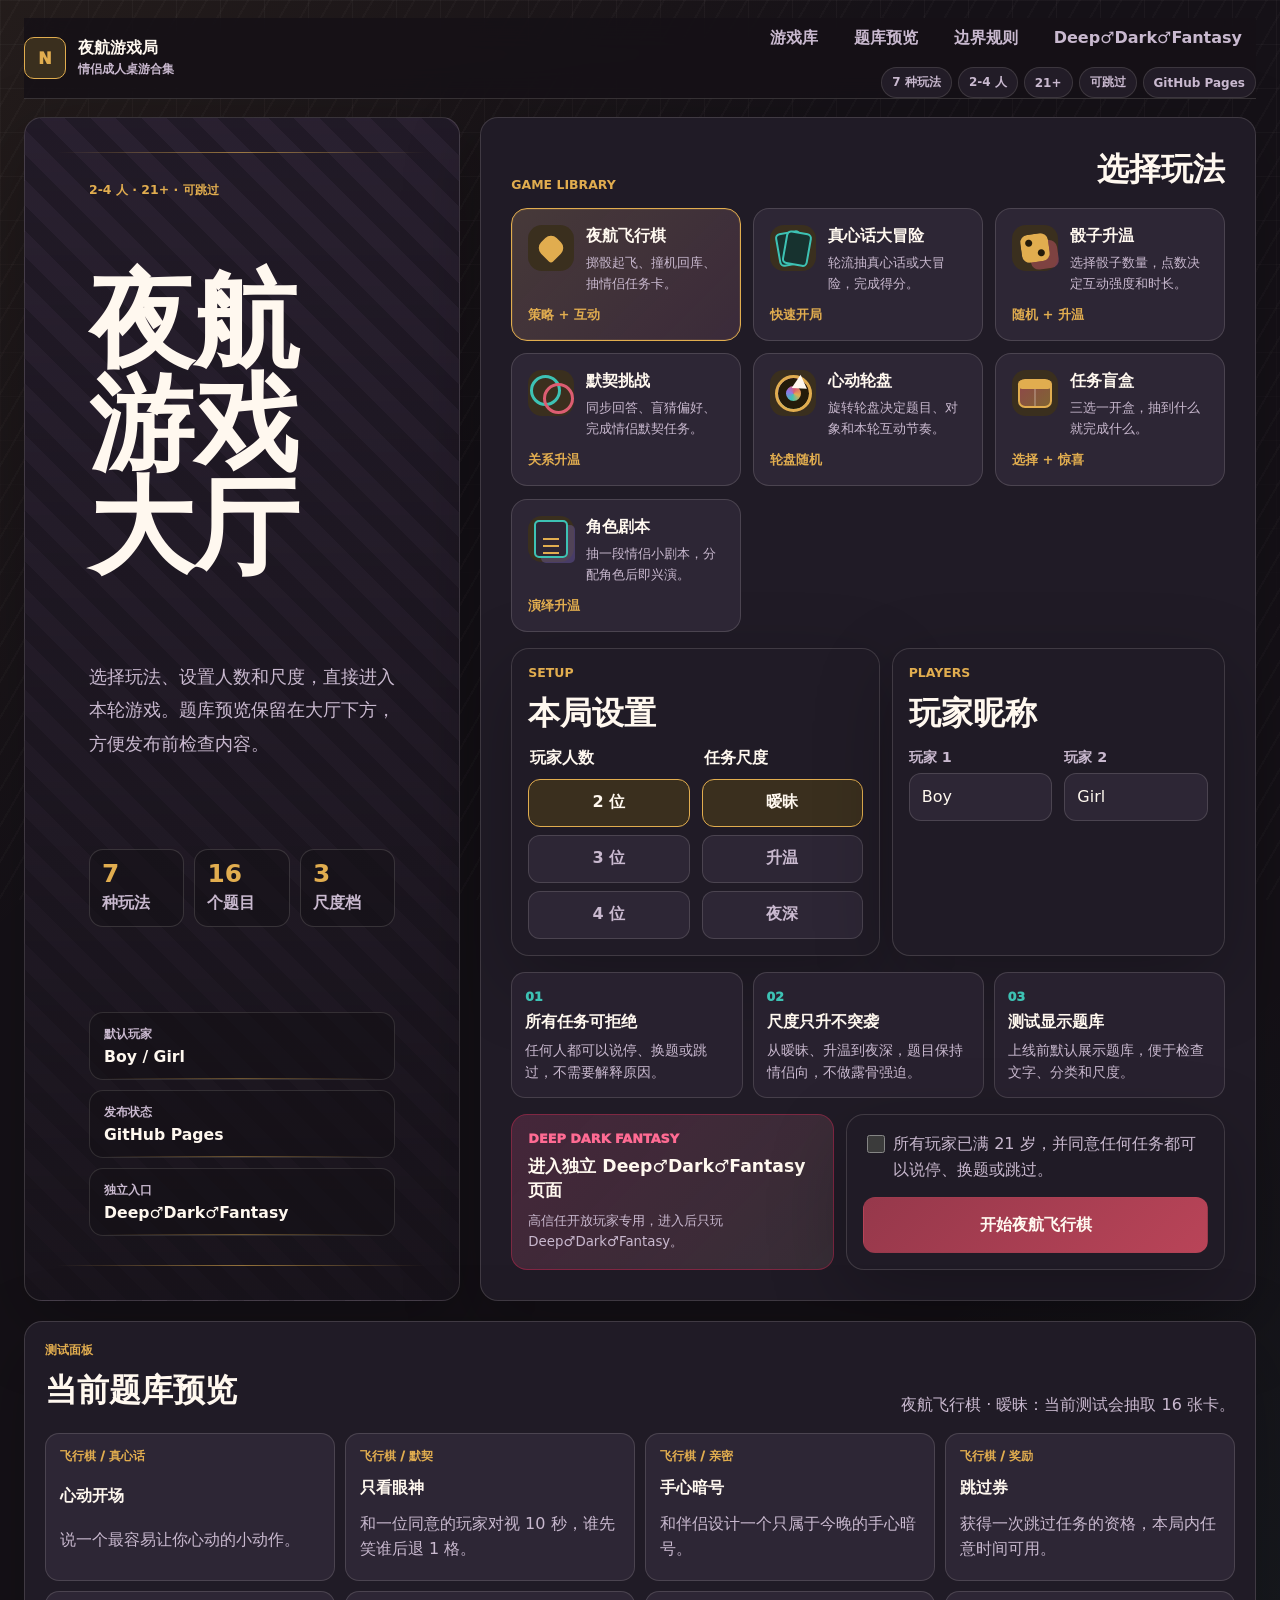
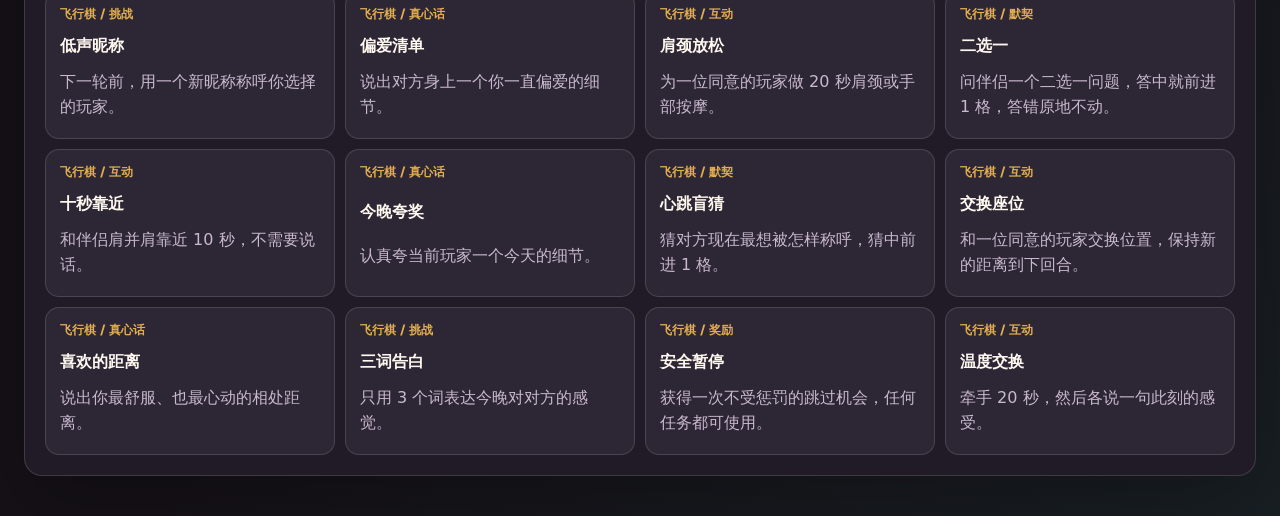
==== index.html @ 158c39c7 "up" ====
<!doctype html>
<html lang="zh-CN">
  <head>
    <meta charset="UTF-8" />
    <meta name="viewport" content="width=device-width, initial-scale=1.0" />
    <title>夜航游戏局</title>
    <link rel="stylesheet" href="styles.css" />
  </head>
  <body>
    <div class="page-texture" aria-hidden="true"></div>

    <main class="app-shell">
      <header class="site-header">
        <a class="brand-mark" href="#setupPanel" aria-label="回到游戏大厅">
          <span class="brand-sigil">N</span>
          <span>
            <strong>夜航游戏局</strong>
            <small>情侣成人桌游合集</small>
          </span>
        </a>
        <div class="header-content">
          <nav class="quick-nav" aria-label="页面导航">
            <a href="#gamePicker">游戏库</a>
            <a href="#bankSection">题库预览</a>
            <a href="#rulesSection">边界规则</a>
            <a href="ddf.html">Deep♂Dark♂Fantasy</a>
          </nav>
          <div class="header-meta" aria-label="站点状态">
            <span>7 种玩法</span>
            <span>2-4 人</span>
            <span>21+</span>
            <span>可跳过</span>
            <span>GitHub Pages</span>
          </div>
        </div>
      </header>

      <section class="setup-panel" id="setupPanel" aria-labelledby="gameTitle">
        <div class="brand-block">
          <p class="eyebrow">2-4 人 · 21+ · 可跳过</p>
          <h1 id="gameTitle">夜航游戏大厅</h1>
          <p class="lede">选择玩法、设置人数和尺度，直接进入本轮游戏。题库预览保留在大厅下方，方便发布前检查内容。</p>

          <div class="hero-metrics" aria-label="玩法概览">
            <div>
              <strong>7</strong>
              <span>种玩法</span>
            </div>
            <div>
              <strong id="heroQuestionCount">0</strong>
              <span>个题目</span>
            </div>
            <div>
              <strong>3</strong>
              <span>尺度档</span>
            </div>
          </div>

          <div class="lobby-board" aria-label="大厅状态">
            <article>
              <span>默认玩家</span>
              <strong>Boy / Girl</strong>
            </article>
            <article>
              <span>发布状态</span>
              <strong>GitHub Pages</strong>
            </article>
            <article>
              <span>独立入口</span>
              <strong>Deep♂Dark♂Fantasy</strong>
            </article>
          </div>
        </div>

        <form class="setup-form" id="setupForm">
          <div class="form-heading">
            <p class="eyebrow">Game Library</p>
            <h2>选择玩法</h2>
          </div>

          <section class="game-picker" id="gamePicker" aria-label="选择游戏">
            <button class="game-card is-active" type="button" data-game="flight">
              <span class="game-icon flight-icon" aria-hidden="true"></span>
              <span>
                <strong>夜航飞行棋</strong>
                <small>掷骰起飞、撞机回库、抽情侣任务卡。</small>
              </span>
              <b>策略 + 互动</b>
            </button>
            <button class="game-card" type="button" data-game="truth">
              <span class="game-icon card-icon" aria-hidden="true"></span>
              <span>
                <strong>真心话大冒险</strong>
                <small>轮流抽真心话或大冒险，完成得分。</small>
              </span>
              <b>快速开局</b>
            </button>
            <button class="game-card" type="button" data-game="dice">
              <span class="game-icon dice-icon" aria-hidden="true"></span>
              <span>
                <strong>骰子升温</strong>
                <small>选择骰子数量，点数决定互动强度和时长。</small>
              </span>
              <b>随机 + 升温</b>
            </button>
            <button class="game-card" type="button" data-game="sync">
              <span class="game-icon sync-icon" aria-hidden="true"></span>
              <span>
                <strong>默契挑战</strong>
                <small>同步回答、盲猜偏好、完成情侣默契任务。</small>
              </span>
              <b>关系升温</b>
            </button>
            <button class="game-card" type="button" data-game="wheel">
              <span class="game-icon wheel-icon" aria-hidden="true"></span>
              <span>
                <strong>心动轮盘</strong>
                <small>旋转轮盘决定题目、对象和本轮互动节奏。</small>
              </span>
              <b>轮盘随机</b>
            </button>
            <button class="game-card" type="button" data-game="box">
              <span class="game-icon box-icon" aria-hidden="true"></span>
              <span>
                <strong>任务盲盒</strong>
                <small>三选一开盒，抽到什么就完成什么。</small>
              </span>
              <b>选择 + 惊喜</b>
            </button>
            <button class="game-card" type="button" data-game="story">
              <span class="game-icon story-icon" aria-hidden="true"></span>
              <span>
                <strong>角色剧本</strong>
                <small>抽一段情侣小剧本，分配角色后即兴演。</small>
              </span>
              <b>演绎升温</b>
            </button>
          </section>

          <div class="settings-dock">
            <section class="setting-panel">
              <div class="form-heading compact">
                <p class="eyebrow">Setup</p>
                <h2>本局设置</h2>
              </div>

              <div class="setup-grid">
                <fieldset>
                  <legend>玩家人数</legend>
                  <div class="segmented" role="radiogroup" aria-label="玩家人数">
                    <label>
                      <input type="radio" name="playerCount" value="2" checked />
                      <span>2 位</span>
                    </label>
                    <label>
                      <input type="radio" name="playerCount" value="3" />
                      <span>3 位</span>
                    </label>
                    <label>
                      <input type="radio" name="playerCount" value="4" />
                      <span>4 位</span>
                    </label>
                  </div>
                </fieldset>

                <fieldset>
                  <legend>任务尺度</legend>
                  <div class="segmented" role="radiogroup" aria-label="任务尺度">
                    <label>
                      <input type="radio" name="spiceLevel" value="soft" checked />
                      <span>暧昧</span>
                    </label>
                    <label>
                      <input type="radio" name="spiceLevel" value="warm" />
                      <span>升温</span>
                    </label>
                    <label>
                      <input type="radio" name="spiceLevel" value="hot" />
                      <span>夜深</span>
                    </label>
                  </div>
                </fieldset>
              </div>

              <fieldset class="dice-options is-hidden" id="diceOptions">
                <legend>骰子数量</legend>
                <div class="segmented" role="radiogroup" aria-label="骰子数量">
                  <label>
                    <input type="radio" name="diceCount" value="1" />
                    <span>1 颗</span>
                  </label>
                  <label>
                    <input type="radio" name="diceCount" value="2" checked />
                    <span>2 颗</span>
                  </label>
                  <label>
                    <input type="radio" name="diceCount" value="3" />
                    <span>3 颗</span>
                  </label>
                  <label>
                    <input type="radio" name="diceCount" value="4" />
                    <span>4 颗</span>
                  </label>
                  <label>
                    <input type="radio" name="diceCount" value="5" />
                    <span>5 颗</span>
                  </label>
                </div>
              </fieldset>
            </section>

            <section class="setting-panel">
              <div class="form-heading compact">
                <p class="eyebrow">Players</p>
                <h2>玩家昵称</h2>
              </div>
              <fieldset class="name-fields" id="nameFields">
                <legend>玩家昵称</legend>
              </fieldset>
            </section>
          </div>

          <section class="rules-preview" id="rulesSection" aria-label="安全边界">
            <article>
              <span class="rule-number">01</span>
              <strong>所有任务可拒绝</strong>
              <p>任何人都可以说停、换题或跳过，不需要解释原因。</p>
            </article>
            <article>
              <span class="rule-number">02</span>
              <strong>尺度只升不突袭</strong>
              <p>从暧昧、升温到夜深，题目保持情侣向，不做露骨强迫。</p>
            </article>
            <article>
              <span class="rule-number">03</span>
              <strong>测试显示题库</strong>
              <p>上线前默认展示题库，便于检查文字、分类和尺度。</p>
            </article>
          </section>

          <div class="launch-row">
            <a class="ddf-entry" href="ddf.html">
              <span>Deep Dark Fantasy</span>
              <strong>进入独立 Deep♂Dark♂Fantasy 页面</strong>
              <small>高信任开放玩家专用，进入后只玩 Deep♂Dark♂Fantasy。</small>
            </a>

            <div class="launch-panel">
              <label class="consent-row">
                <input type="checkbox" id="consentCheck" required />
                <span>所有玩家已满 21 岁，并同意任何任务都可以说停、换题或跳过。</span>
              </label>

              <button class="primary-action start-action" id="startButton" type="submit">开始夜航飞行棋</button>
            </div>
          </div>
        </form>
      </section>

      <section class="bank-section" id="bankSection" aria-labelledby="bankTitle">
        <div class="section-heading">
          <div>
            <p class="eyebrow">测试面板</p>
            <h2 id="bankTitle">当前题库预览</h2>
          </div>
          <p id="bankSummary">选择游戏和尺度后，这里会显示实际抽取范围。</p>
        </div>
        <div class="bank-grid" id="questionBank" aria-live="polite"></div>
      </section>

      <section class="game-view is-hidden" id="gameView" aria-label="夜航飞行棋桌面">
        <header class="top-bar">
          <div>
            <p class="eyebrow">夜航飞行棋</p>
            <h2 id="roundTitle">第 1 轮</h2>
          </div>
          <div class="top-actions">
            <button class="secondary-action" id="flightHomeButton" type="button">游戏大厅</button>
            <button class="secondary-action" id="restartButton" type="button">重新开局</button>
          </div>
        </header>

        <div class="game-layout">
          <aside class="side-panel" aria-label="玩家状态">
            <div class="turn-card" id="turnCard">
              <span class="status-label">当前玩家</span>
              <strong id="currentPlayerName">玩家 1</strong>
              <p id="turnHint">点击掷骰开始这一回合。</p>
            </div>
            <div class="dice-box">
              <button class="dice-button" id="rollButton" type="button">
                <span id="diceValue">?</span>
                <small>掷骰</small>
              </button>
              <button class="secondary-action" id="endTurnButton" type="button" disabled>结束回合</button>
            </div>
            <div class="moves-panel" id="movesPanel" aria-live="polite"></div>
          </aside>

          <section class="board-wrap" aria-label="飞行棋棋盘">
            <div class="board" id="board"></div>
          </section>

          <aside class="side-panel log-panel" aria-label="游戏记录">
            <div class="players-list" id="playersList"></div>
            <div class="log-list" id="logList" aria-live="polite"></div>
          </aside>
        </div>
      </section>

      <section class="truth-view is-hidden" id="truthView" aria-label="真心话大冒险桌面">
        <header class="top-bar">
          <div>
            <p class="eyebrow">真心话大冒险</p>
            <h2 id="truthRoundTitle">第 1 轮</h2>
          </div>
          <div class="top-actions">
            <button class="secondary-action" id="truthHomeButton" type="button">游戏大厅</button>
            <button class="secondary-action" id="truthRestartButton" type="button">重新开局</button>
          </div>
        </header>

        <div class="truth-layout">
          <aside class="side-panel" aria-label="当前玩家">
            <div class="turn-card truth-turn" id="truthTurnCard">
              <span class="status-label">轮到</span>
              <strong id="truthPlayerName">玩家 1</strong>
              <p id="truthHint">选择真心话、大冒险或随机抽卡。</p>
            </div>
            <div class="truth-controls">
              <button class="primary-action" id="truthButton" type="button">真心话</button>
              <button class="primary-action action-alt" id="dareButton" type="button">大冒险</button>
              <button class="secondary-action" id="randomPromptButton" type="button">随机</button>
            </div>
          </aside>

          <section class="truth-stage" aria-label="任务卡">
            <div class="deck-rail" aria-hidden="true">
              <span></span>
              <span></span>
              <span></span>
            </div>
            <article class="prompt-card" id="promptCard">
              <p class="eyebrow" id="promptType">等待抽卡</p>
              <h3 id="promptTitle">选择一种卡牌</h3>
              <p id="promptText">抽到的任务会显示在这里。完成后加 1 分，跳过会记录一次。</p>
            </article>
            <div class="prompt-actions">
              <button class="secondary-action" id="skipPromptButton" type="button" disabled>跳过</button>
              <button class="primary-action" id="completePromptButton" type="button" disabled>完成</button>
            </div>
          </section>

          <aside class="side-panel log-panel" aria-label="真心话大冒险记录">
            <div class="players-list" id="truthPlayersList"></div>
            <div class="log-list" id="truthLogList" aria-live="polite"></div>
          </aside>
        </div>
      </section>

      <section class="dice-view is-hidden" id="diceView" aria-label="骰子升温桌面">
        <header class="top-bar">
          <div>
            <p class="eyebrow">骰子升温</p>
            <h2 id="diceRoundTitle">第 1 轮</h2>
          </div>
          <div class="top-actions">
            <button class="secondary-action" id="diceHomeButton" type="button">游戏大厅</button>
            <button class="secondary-action" id="diceRestartButton" type="button">重新开局</button>
          </div>
        </header>

        <div class="dice-layout">
          <aside class="side-panel" aria-label="骰子玩家">
            <div class="turn-card dice-turn" id="diceTurnCard">
              <span class="status-label">轮到</span>
              <strong id="dicePlayerName">玩家 1</strong>
              <p id="diceHint">点击投骰，点数会组合成升温任务。</p>
            </div>
            <div class="dice-roll-panel">
              <button class="dice-button big-roll" id="warmDiceButton" type="button">
                <span id="warmDiceTotal">?</span>
                <small>投骰</small>
              </button>
              <div class="dice-count-badge" id="activeDiceCount">2 颗骰子</div>
            </div>
          </aside>

          <section class="dice-stage" aria-label="骰子结果">
            <div class="dice-faces" id="diceFaces" aria-live="polite">
              <span>?</span>
              <span>?</span>
            </div>
            <article class="prompt-card dice-prompt" id="dicePromptCard">
              <p class="eyebrow" id="dicePromptType">等待投骰</p>
              <h3 id="dicePromptTitle">选择骰子数量后开始</h3>
              <p id="dicePromptText">骰子点数会决定升温等级、互动时长和本轮任务。</p>
            </article>
            <div class="prompt-actions">
              <button class="secondary-action" id="skipDiceButton" type="button" disabled>跳过</button>
              <button class="primary-action" id="completeDiceButton" type="button" disabled>完成</button>
            </div>
          </section>

          <aside class="side-panel log-panel" aria-label="骰子升温记录">
            <div class="players-list" id="dicePlayersList"></div>
            <div class="log-list" id="diceLogList" aria-live="polite"></div>
          </aside>
        </div>
      </section>

      <section class="sync-view is-hidden" id="syncView" aria-label="默契挑战桌面">
        <header class="top-bar">
          <div>
            <p class="eyebrow">默契挑战</p>
            <h2 id="syncRoundTitle">第 1 轮</h2>
          </div>
          <div class="top-actions">
            <button class="secondary-action" id="syncHomeButton" type="button">游戏大厅</button>
            <button class="secondary-action" id="syncRestartButton" type="button">重新开局</button>
          </div>
        </header>

        <div class="sync-layout">
          <aside class="side-panel" aria-label="默契玩家">
            <div class="turn-card sync-turn" id="syncTurnCard">
              <span class="status-label">轮到</span>
              <strong id="syncPlayerName">玩家 1</strong>
              <p id="syncHint">抽一个默契挑战，答对或完成得 1 分。</p>
            </div>
            <div class="truth-controls">
              <button class="primary-action" id="syncDrawButton" type="button">抽挑战</button>
            </div>
          </aside>

          <section class="truth-stage sync-stage" aria-label="默契挑战题目">
            <div class="sync-orbits" aria-hidden="true">
              <span></span>
              <span></span>
              <span></span>
            </div>
            <article class="prompt-card" id="syncPromptCard">
              <p class="eyebrow" id="syncPromptType">等待挑战</p>
              <h3 id="syncPromptTitle">抽一个升温默契题</h3>
              <p id="syncPromptText">同步回答、盲猜偏好或完成一个双方都舒服的小互动。</p>
            </article>
            <div class="prompt-actions">
              <button class="secondary-action" id="skipSyncButton" type="button" disabled>跳过</button>
              <button class="primary-action" id="completeSyncButton" type="button" disabled>完成</button>
            </div>
          </section>

          <aside class="side-panel log-panel" aria-label="默契挑战记录">
            <div class="players-list" id="syncPlayersList"></div>
            <div class="log-list" id="syncLogList" aria-live="polite"></div>
          </aside>
        </div>
      </section>

      <section class="mini-view is-hidden" id="miniView" aria-label="小游戏桌面">
        <header class="top-bar">
          <div>
            <p class="eyebrow" id="miniGameLabel">小游戏</p>
            <h2 id="miniRoundTitle">第 1 轮</h2>
          </div>
          <div class="top-actions">
            <button class="secondary-action" id="miniHomeButton" type="button">游戏大厅</button>
            <button class="secondary-action" id="miniRestartButton" type="button">重新开局</button>
          </div>
        </header>

        <div class="mini-layout">
          <aside class="side-panel" aria-label="小游戏玩家">
            <div class="turn-card mini-turn" id="miniTurnCard">
              <span class="status-label">轮到</span>
              <strong id="miniPlayerName">玩家 1</strong>
              <p id="miniHint">抽取本轮小游戏题目，完成得 1 分。</p>
            </div>
            <div class="truth-controls">
              <button class="primary-action" id="miniDrawButton" type="button">开始</button>
            </div>
          </aside>

          <section class="mini-stage" aria-label="小游戏题目">
            <div class="mini-visual" id="miniVisual" aria-hidden="true">
              <span></span>
              <span></span>
              <span></span>
              <span></span>
            </div>
            <div class="mini-choice-grid is-hidden" id="miniChoiceGrid" aria-label="盲盒选择">
              <button type="button" data-choice="0">A</button>
              <button type="button" data-choice="1">B</button>
              <button type="button" data-choice="2">C</button>
            </div>
            <article class="prompt-card" id="miniPromptCard">
              <p class="eyebrow" id="miniPromptType">等待开始</p>
              <h3 id="miniPromptTitle">准备进入小游戏</h3>
              <p id="miniPromptText">根据玩法抽取轮盘、盲盒或角色剧本。</p>
            </article>
            <div class="prompt-actions">
              <button class="secondary-action" id="skipMiniButton" type="button" disabled>跳过</button>
              <button class="primary-action" id="completeMiniButton" type="button" disabled>完成</button>
            </div>
          </section>

          <aside class="side-panel log-panel" aria-label="小游戏记录">
            <div class="players-list" id="miniPlayersList"></div>
            <div class="log-list" id="miniLogList" aria-live="polite"></div>
          </aside>
        </div>
      </section>
    </main>

    <dialog class="task-dialog" id="taskDialog">
      <form method="dialog">
        <p class="eyebrow" id="taskType">心动任务</p>
        <h3 id="taskTitle">任务卡</h3>
        <p id="taskText"></p>
        <div class="dialog-actions">
          <button class="secondary-action" id="skipTaskButton" value="skip" type="submit">跳过 / 换题</button>
          <button class="primary-action" id="completeTaskButton" value="done" type="submit">完成</button>
        </div>
      </form>
    </dialog>

    <script src="script.js"></script>
  </body>
</html>
---- styles.css ----
:root {
  --bg: #151117;
  --bg-deep: #0f0c12;
  --surface: #231d29;
  --surface-strong: #2d2635;
  --surface-soft: #332a3c;
  --ink: #fff8ef;
  --muted: #c9b9cf;
  --line: rgba(255, 248, 239, 0.14);
  --gold: #e1ad4f;
  --rose: #dc5d72;
  --teal: #3dc2b4;
  --violet: #8d78ea;
  --wine: #96384b;
  --fantasy: #c0264f;
  --fantasy-deep: #08050a;
  --focus: #ffd46b;
  --cell: #30283a;
  --safe: #51455e;
  color-scheme: dark;
  font-family:
    Inter, "PingFang SC", "Microsoft YaHei", "Noto Sans CJK SC", system-ui,
    sans-serif;
}

* {
  box-sizing: border-box;
}

html {
  scroll-behavior: smooth;
}

body {
  min-height: 100vh;
  margin: 0;
  background:
    linear-gradient(135deg, rgba(225, 173, 79, 0.07), transparent 28%),
    linear-gradient(315deg, rgba(61, 194, 180, 0.08), transparent 34%),
    var(--bg);
  color: var(--ink);
  overflow-x: hidden;
}

body.fantasy-mode {
  background:
    radial-gradient(circle at 12% 18%, rgba(255, 0, 180, 0.2), transparent 28%),
    radial-gradient(circle at 85% 8%, rgba(126, 34, 206, 0.24), transparent 30%),
    linear-gradient(135deg, rgba(192, 38, 79, 0.2), transparent 30%),
    linear-gradient(315deg, rgba(225, 173, 79, 0.08), transparent 34%),
    var(--fantasy-deep);
}

body.fantasy-mode::after {
  content: "";
  position: fixed;
  inset: 0;
  z-index: -1;
  background:
    repeating-linear-gradient(
      to bottom,
      rgba(255, 255, 255, 0.055) 0,
      rgba(255, 255, 255, 0.055) 1px,
      transparent 1px,
      transparent 5px
    );
  mix-blend-mode: overlay;
  opacity: 0.36;
  pointer-events: none;
}

body::before {
  content: "";
  position: fixed;
  inset: 0;
  z-index: -2;
  background:
    linear-gradient(rgba(255, 248, 239, 0.035) 1px, transparent 1px),
    linear-gradient(90deg, rgba(255, 248, 239, 0.035) 1px, transparent 1px);
  background-size: 44px 44px;
  mask-image: linear-gradient(to bottom, black, transparent 82%);
  animation: gridFloat 18s linear infinite;
}

.page-texture {
  position: fixed;
  inset: 0;
  z-index: -1;
  background:
    repeating-linear-gradient(
      120deg,
      transparent 0,
      transparent 16px,
      rgba(255, 248, 239, 0.025) 16px,
      rgba(255, 248, 239, 0.025) 18px
    );
  animation: textureDrift 22s linear infinite;
  pointer-events: none;
}

button,
input {
  font: inherit;
}

button,
a {
  -webkit-tap-highlight-color: transparent;
}

button {
  cursor: pointer;
}

button:disabled {
  cursor: not-allowed;
  opacity: 0.5;
}

.plane:disabled {
  cursor: default;
  opacity: 1;
}

:focus-visible {
  outline: 3px solid var(--focus);
  outline-offset: 3px;
}

.app-shell {
  width: min(1440px, 100%);
  min-height: 100vh;
  margin: 0 auto;
  padding: 18px 24px 40px;
}

.site-header {
  position: sticky;
  top: 0;
  z-index: 20;
  display: grid;
  grid-template-columns: auto minmax(0, 1fr);
  align-items: center;
  gap: 16px;
  min-height: 68px;
  border-bottom: 1px solid var(--line);
  background: color-mix(in srgb, var(--bg) 86%, transparent);
  backdrop-filter: blur(16px);
}

.brand-mark,
.quick-nav a {
  color: var(--ink);
  text-decoration: none;
}

.brand-mark {
  display: inline-flex;
  gap: 12px;
  align-items: center;
  min-width: 0;
}

.brand-sigil {
  display: grid;
  width: 42px;
  aspect-ratio: 1;
  place-items: center;
  border: 1px solid var(--gold);
  border-radius: 10px;
  background: #3a2f1e;
  color: var(--gold);
  font-weight: 1000;
}

.brand-mark strong,
.brand-mark small {
  display: block;
}

.brand-mark small {
  margin-top: 2px;
  color: var(--muted);
  font-size: 0.78rem;
  font-weight: 700;
}

.header-content {
  display: grid;
  min-width: 0;
  justify-items: end;
  gap: 8px;
}

.quick-nav {
  display: flex;
  flex-wrap: wrap;
  justify-content: flex-end;
  gap: 8px;
}

.quick-nav a {
  min-height: 38px;
  border: 1px solid transparent;
  border-radius: 999px;
  padding: 9px 13px;
  color: var(--muted);
  font-weight: 800;
  transition:
    border-color 180ms ease,
    color 180ms ease,
    background-color 180ms ease;
}

.quick-nav a:hover {
  border-color: var(--line);
  background: var(--surface);
  color: var(--ink);
}

.header-meta {
  display: flex;
  flex-wrap: wrap;
  justify-content: flex-end;
  gap: 6px;
  min-width: 0;
}

.header-meta span {
  position: relative;
  overflow: hidden;
  display: inline-grid;
  min-height: 30px;
  place-items: center;
  border: 1px solid color-mix(in srgb, var(--line) 84%, transparent);
  border-radius: 999px;
  background: rgba(45, 38, 53, 0.58);
  color: var(--muted);
  padding: 6px 10px;
  font-size: 0.75rem;
  font-weight: 900;
  white-space: nowrap;
}

.header-meta span::after {
  content: "";
  position: absolute;
  inset: 0 auto 0 -70%;
  width: 48%;
  background: linear-gradient(90deg, transparent, rgba(255, 248, 239, 0.18), transparent);
  pointer-events: none;
  transform: skewX(-18deg);
  animation: headerShine 4200ms ease-in-out infinite;
}

.fantasy-mode .header-meta span {
  border-color: rgba(255, 0, 180, 0.28);
  background: rgba(27, 16, 25, 0.72);
  color: #ffb4dc;
}

.setup-panel {
  display: grid;
  grid-template-columns: minmax(320px, 0.72fr) minmax(520px, 1.28fr);
  gap: 20px;
  align-items: stretch;
  min-height: calc(100vh - 96px);
  padding-top: 18px;
}

.brand-block,
.setup-form,
.bank-section,
.setting-panel,
.launch-panel,
.side-panel,
.board-wrap,
.top-bar,
.truth-stage,
.mini-stage,
.task-dialog form {
  border: 1px solid var(--line);
  border-radius: 18px;
  background: color-mix(in srgb, var(--surface) 92%, black);
  box-shadow: 0 24px 80px rgba(0, 0, 0, 0.24);
}

.brand-block {
  position: relative;
  display: flex;
  flex-direction: column;
  justify-content: space-between;
  overflow: hidden;
  min-height: 560px;
  padding: clamp(28px, 5vw, 64px);
  background:
    linear-gradient(rgba(21, 17, 23, 0.05), rgba(21, 17, 23, 0.78)),
    repeating-linear-gradient(
      45deg,
      #211a27 0,
      #211a27 18px,
      #2a2131 18px,
      #2a2131 36px
    );
  animation: panelEnter 520ms ease both;
}

.brand-block > * {
  position: relative;
  z-index: 1;
}

.brand-block::after {
  animation: brandScan 4200ms ease-in-out infinite;
}

.fantasy-mode .brand-block,
.fantasy-mode .bank-section {
  border-color: rgba(192, 38, 79, 0.42);
  background:
    linear-gradient(rgba(8, 5, 10, 0.06), rgba(8, 5, 10, 0.76)),
    repeating-linear-gradient(
      45deg,
      #120b13 0,
      #120b13 18px,
      #1b1019 18px,
      #1b1019 36px
    );
  box-shadow:
    0 0 0 1px rgba(255, 0, 180, 0.12),
    0 24px 100px rgba(0, 0, 0, 0.42),
    0 0 42px rgba(192, 38, 79, 0.18);
}

.fantasy-mode .brand-block {
  justify-content: space-between;
}

.ddf-hero-poster {
  position: relative;
  width: min(100%, 430px);
  margin: 0 0 26px;
  border: 2px solid rgba(255, 0, 180, 0.58);
  border-radius: 18px;
  background: #050308;
  box-shadow:
    0 0 0 4px rgba(8, 5, 10, 0.82),
    0 0 34px rgba(255, 0, 180, 0.3);
  overflow: hidden;
  transform: rotate(-1.2deg);
  animation: posterFloat 5200ms ease-in-out infinite;
}

.ddf-hero-poster::before,
.ddf-hero-poster::after {
  content: "";
  position: absolute;
  inset: 0;
  pointer-events: none;
}

.ddf-hero-poster::before {
  background:
    linear-gradient(90deg, rgba(255, 0, 180, 0.22), transparent 18%, transparent 82%, rgba(126, 34, 206, 0.26)),
    repeating-linear-gradient(to bottom, rgba(255, 255, 255, 0.08) 0, rgba(255, 255, 255, 0.08) 1px, transparent 1px, transparent 4px);
  mix-blend-mode: screen;
  opacity: 0.5;
}

.ddf-hero-poster::after {
  border: 12px solid rgba(0, 0, 0, 0.32);
  box-shadow: inset 0 0 60px rgba(0, 0, 0, 0.78);
}

.ddf-hero-poster img {
  display: block;
  width: 100%;
  aspect-ratio: 1;
  object-fit: cover;
  filter: saturate(1.22) contrast(1.13);
}

.ddf-hero-poster figcaption {
  position: absolute;
  left: 12px;
  right: 12px;
  bottom: 12px;
  z-index: 2;
  display: grid;
  min-height: 34px;
  place-items: center;
  border: 1px solid rgba(255, 212, 107, 0.55);
  border-radius: 8px;
  background: rgba(5, 3, 8, 0.78);
  color: #ffd46b;
  font-size: clamp(0.76rem, 1.4vw, 0.95rem);
  font-weight: 1000;
  text-align: center;
}

.ddf-copy {
  position: relative;
  z-index: 2;
}

.ddf-title {
  max-width: min(100%, 10ch);
  color: #fff7fb;
  font-size: clamp(3rem, 6vw, 4.9rem);
  font-weight: 1000;
  text-shadow:
    4px 0 #ff00bf,
    -3px 0 #7c3aed,
    0 0 22px rgba(255, 0, 180, 0.45);
  text-transform: uppercase;
  animation: titleFlicker 3600ms ease-in-out infinite;
}

.ddf-title span {
  display: block;
}

.ddf-title::after {
  display: none;
}

.ddf-stamps {
  display: flex;
  flex-wrap: wrap;
  gap: 8px;
  margin: 22px 0;
}

.ddf-stamps span {
  border: 1px solid rgba(255, 0, 180, 0.5);
  border-radius: 999px;
  background: rgba(5, 3, 8, 0.6);
  color: #ff6bde;
  padding: 7px 10px;
  font-size: 0.78rem;
  font-weight: 1000;
  transform: rotate(-1deg);
}

.brand-block::before,
.brand-block::after {
  content: "";
  position: absolute;
  inset-inline: 32px;
  height: 1px;
  background: linear-gradient(90deg, transparent, rgba(225, 173, 79, 0.62), transparent);
  pointer-events: none;
}

.brand-block::before {
  top: 34px;
}

.brand-block::after {
  bottom: 34px;
}

.eyebrow {
  margin: 0 0 10px;
  color: var(--gold);
  font-size: 0.78rem;
  font-weight: 900;
  letter-spacing: 0;
  text-transform: uppercase;
}

h1,
h2,
h3,
p {
  margin-top: 0;
}

h1 {
  position: relative;
  max-width: 10ch;
  margin-bottom: 20px;
  font-size: clamp(3.2rem, 8.2vw, 7rem);
  line-height: 0.98;
  letter-spacing: 0;
}

h2 {
  margin-bottom: 4px;
  font-size: clamp(1.45rem, 2.6vw, 2rem);
  letter-spacing: 0;
}

h3 {
  margin-bottom: 14px;
  font-size: clamp(1.35rem, 2.2vw, 1.85rem);
}

.lede {
  max-width: 620px;
  margin-bottom: 0;
  color: var(--muted);
  font-size: 1.12rem;
  line-height: 1.85;
}

.hero-metrics {
  display: grid;
  grid-template-columns: repeat(3, minmax(0, 1fr));
  gap: 10px;
  margin-top: 28px;
}

.hero-metrics div {
  border: 1px solid var(--line);
  border-radius: 14px;
  background: rgba(21, 17, 23, 0.54);
  padding: 12px;
}

.hero-metrics strong,
.hero-metrics span {
  display: block;
}

.hero-metrics strong {
  color: var(--gold);
  font-size: 1.55rem;
  line-height: 1;
}

.hero-metrics span {
  margin-top: 6px;
  color: var(--muted);
  font-weight: 800;
}

.lobby-board {
  display: grid;
  grid-template-columns: 1fr;
  gap: 10px;
  margin-top: 24px;
}

.lobby-board article {
  position: relative;
  overflow: hidden;
  border: 1px solid rgba(255, 248, 239, 0.12);
  border-radius: 14px;
  background: rgba(21, 17, 23, 0.56);
  padding: 13px 14px;
  animation: lobbyItemIn 520ms ease both;
}

.lobby-board article:nth-child(2) {
  animation-delay: 90ms;
}

.lobby-board article:nth-child(3) {
  animation-delay: 180ms;
}

.lobby-board article::after {
  content: "";
  position: absolute;
  inset: auto 12px 0;
  height: 1px;
  background: linear-gradient(90deg, transparent, rgba(225, 173, 79, 0.7), transparent);
  opacity: 0.62;
  pointer-events: none;
  animation: railGlow 2400ms ease-in-out infinite;
}

.lobby-board span,
.lobby-board strong {
  display: block;
}

.lobby-board span {
  color: var(--muted);
  font-size: 0.78rem;
  font-weight: 900;
}

.lobby-board strong {
  margin-top: 4px;
  color: var(--ink);
  font-size: 0.98rem;
}

.setup-form {
  display: flex;
  flex-direction: column;
  gap: 16px;
  padding: clamp(18px, 3vw, 30px);
  animation: panelEnter 620ms 80ms ease both;
}

.form-heading {
  display: flex;
  justify-content: space-between;
  align-items: end;
  gap: 12px;
}

.form-heading h2,
.form-heading p {
  margin-bottom: 0;
}

.form-heading.compact {
  display: grid;
  align-items: start;
  margin-bottom: 12px;
}

.game-picker {
  display: grid;
  grid-template-columns: repeat(3, minmax(0, 1fr));
  gap: 12px;
}

.ddf-only-picker {
  grid-template-columns: 1fr;
}

.game-card {
  position: relative;
  overflow: hidden;
  display: grid;
  grid-template-columns: 46px minmax(0, 1fr);
  gap: 12px;
  align-items: start;
  min-height: 132px;
  border: 1px solid var(--line);
  border-radius: 16px;
  background: var(--surface-strong);
  color: var(--ink);
  padding: 16px;
  text-align: left;
  transform: translateY(0);
  transition:
    border-color 180ms ease,
    background-color 180ms ease,
    transform 180ms ease,
    box-shadow 180ms ease;
  animation: gameCardIn 460ms ease both;
}

.game-card:nth-child(2) {
  animation-delay: 50ms;
}

.game-card:nth-child(3) {
  animation-delay: 100ms;
}

.game-card:nth-child(4) {
  animation-delay: 150ms;
}

.game-card:nth-child(5) {
  animation-delay: 200ms;
}

.game-card:nth-child(6) {
  animation-delay: 250ms;
}

.game-card:nth-child(7) {
  animation-delay: 300ms;
}

.game-card::after {
  content: "";
  position: absolute;
  inset: 0 auto 0 -45%;
  width: 34%;
  background: linear-gradient(90deg, transparent, rgba(255, 248, 239, 0.12), transparent);
  transform: skewX(-18deg);
  opacity: 0;
  pointer-events: none;
  transition: opacity 180ms ease;
}

.game-card:hover {
  transform: translateY(-3px);
  border-color: color-mix(in srgb, var(--gold) 70%, white);
}

.game-card:hover::after,
.game-card.is-active::after {
  opacity: 1;
  animation: cardSweep 1200ms ease;
}

.game-card.is-active {
  border-color: var(--gold);
  background:
    linear-gradient(135deg, rgba(225, 173, 79, 0.14), rgba(220, 93, 114, 0.08)),
    var(--surface-strong);
  box-shadow:
    inset 0 0 0 1px rgba(225, 173, 79, 0.12),
    0 0 0 0 rgba(225, 173, 79, 0.2);
  animation:
    gameCardIn 460ms ease both,
    activeGlow 2600ms ease-in-out infinite;
}

.game-card strong,
.game-card small,
.game-card b {
  display: block;
}

.game-card strong {
  margin-bottom: 6px;
  font-size: 1.02rem;
}

.game-card small {
  color: var(--muted);
  line-height: 1.55;
}

.game-card b {
  grid-column: 1 / -1;
  align-self: end;
  color: var(--gold);
  font-size: 0.82rem;
}

.settings-dock {
  display: grid;
  grid-template-columns: minmax(0, 1.05fr) minmax(0, 0.95fr);
  gap: 12px;
}

.setting-panel,
.launch-panel {
  padding: 16px;
}

.launch-row {
  display: grid;
  grid-template-columns: minmax(0, 0.92fr) minmax(0, 1.08fr);
  gap: 12px;
  align-items: stretch;
}

.launch-panel {
  display: grid;
  gap: 14px;
  align-content: space-between;
}

.ddf-entry {
  display: grid;
  gap: 8px;
  border: 1px solid rgba(192, 38, 79, 0.5);
  border-radius: 16px;
  background:
    linear-gradient(135deg, rgba(192, 38, 79, 0.16), rgba(225, 173, 79, 0.06)),
    var(--surface-strong);
  color: var(--ink);
  padding: 16px;
  text-decoration: none;
  transition:
    border-color 180ms ease,
    transform 180ms ease,
    background-color 180ms ease;
}

.ddf-entry:hover {
  transform: translateY(-2px);
  border-color: #ff6b93;
}

.ddf-entry span {
  color: #ff6b93;
  font-size: 0.8rem;
  font-weight: 1000;
  text-transform: uppercase;
}

.ddf-entry strong {
  font-size: 1.08rem;
}

.ddf-entry small {
  color: var(--muted);
  line-height: 1.55;
}

.game-icon {
  position: relative;
  display: grid;
  width: 46px;
  aspect-ratio: 1;
  place-items: center;
  border-radius: 14px;
  background: #3a2f1e;
}

.flight-icon::before {
  content: "";
  width: 22px;
  height: 22px;
  border-radius: 8px 8px 3px 8px;
  background: var(--gold);
  transform: rotate(45deg);
}

.card-icon::before,
.card-icon::after {
  content: "";
  position: absolute;
  width: 22px;
  height: 30px;
  border: 2px solid var(--teal);
  border-radius: 5px;
  background: #17322f;
}

.card-icon::before {
  transform: rotate(-10deg) translateX(-3px);
}

.card-icon::after {
  transform: rotate(10deg) translateX(4px);
}

.wrestle-icon {
  overflow: hidden;
  background:
    radial-gradient(circle at 30% 20%, rgba(255, 212, 107, 0.3), transparent 30%),
    linear-gradient(145deg, #35113d, #140915);
  color: #ff6bd5;
  box-shadow: inset 0 0 18px rgba(255, 0, 180, 0.18);
}

.wrestle-icon::before {
  content: "♂";
  position: relative;
  z-index: 1;
  color: #ff6bd5;
  font-size: 2.25rem;
  font-weight: 1000;
  line-height: 1;
  text-shadow: 0 0 14px rgba(255, 0, 180, 0.62);
}

.wrestle-icon::after {
  content: "";
  position: absolute;
  inset: 8px;
  border: 2px solid rgba(255, 212, 107, 0.56);
  transform: rotate(-18deg);
}

.dice-icon::before {
  content: "";
  width: 28px;
  aspect-ratio: 1;
  border-radius: 8px;
  background:
    radial-gradient(circle at 30% 30%, #241b0a 0 3px, transparent 4px),
    radial-gradient(circle at 70% 70%, #241b0a 0 3px, transparent 4px),
    var(--gold);
  box-shadow: 8px 8px 0 rgba(220, 93, 114, 0.42);
  transform: rotate(-8deg);
}

.sync-icon::before,
.sync-icon::after {
  content: "";
  position: absolute;
  width: 25px;
  aspect-ratio: 1;
  border: 3px solid var(--teal);
  border-radius: 999px;
}

.sync-icon::before {
  transform: translate(-6px, -3px);
}

.sync-icon::after {
  border-color: var(--rose);
  transform: translate(7px, 5px);
}

.wheel-icon::before {
  content: "";
  width: 31px;
  aspect-ratio: 1;
  border: 3px solid var(--gold);
  border-radius: 999px;
  background:
    conic-gradient(from 18deg, var(--rose), var(--gold), var(--teal), var(--violet), var(--rose));
  box-shadow: inset 0 0 0 8px #241b0a;
}

.wheel-icon::after {
  content: "";
  position: absolute;
  top: 7px;
  right: 8px;
  width: 0;
  height: 0;
  border-top: 8px solid transparent;
  border-bottom: 8px solid transparent;
  border-left: 13px solid var(--ink);
  transform: rotate(34deg);
}

.box-icon::before {
  content: "";
  width: 30px;
  height: 25px;
  border: 2px solid var(--gold);
  border-radius: 7px;
  background:
    linear-gradient(90deg, transparent calc(50% - 1px), rgba(255, 248, 239, 0.48) 50%, transparent calc(50% + 1px)),
    linear-gradient(135deg, rgba(220, 93, 114, 0.52), rgba(225, 173, 79, 0.42));
}

.box-icon::after {
  content: "";
  position: absolute;
  top: 10px;
  width: 34px;
  height: 9px;
  border-radius: 5px;
  background: var(--gold);
}

.story-icon::before {
  content: "";
  width: 30px;
  height: 34px;
  border: 2px solid var(--teal);
  border-radius: 5px;
  background:
    linear-gradient(#2d2635 0 0) padding-box,
    linear-gradient(135deg, rgba(61, 194, 180, 0.36), rgba(141, 120, 234, 0.24));
  box-shadow: 7px 5px 0 rgba(141, 120, 234, 0.28);
}

.story-icon::after {
  content: "";
  position: absolute;
  width: 16px;
  height: 2px;
  background: var(--gold);
  box-shadow:
    0 7px 0 var(--gold),
    0 14px 0 var(--gold);
}

.setup-grid {
  display: grid;
  grid-template-columns: repeat(2, minmax(0, 1fr));
  gap: 12px;
}

fieldset {
  min-width: 0;
  margin: 0;
  padding: 0;
  border: 0;
}

legend {
  margin-bottom: 10px;
  color: var(--ink);
  font-weight: 900;
}

.segmented {
  display: grid;
  grid-template-columns: repeat(auto-fit, minmax(92px, 1fr));
  gap: 8px;
}

.segmented label {
  min-width: 0;
}

.segmented input {
  position: absolute;
  opacity: 0;
  pointer-events: none;
}

.segmented span {
  display: grid;
  min-height: 48px;
  place-items: center;
  border: 1px solid var(--line);
  border-radius: 12px;
  background: var(--surface-strong);
  color: var(--muted);
  font-weight: 900;
  transition:
    border-color 180ms ease,
    background-color 180ms ease,
    color 180ms ease,
    transform 180ms ease;
}

.segmented input:checked + span {
  border-color: var(--gold);
  background: #3a2f1e;
  color: var(--ink);
}

.segmented input[value="fantasy"]:checked + span {
  border-color: var(--fantasy);
  background: #310916;
  color: #fff4f7;
  box-shadow: inset 0 0 0 1px rgba(192, 38, 79, 0.22);
}

.segmented label:hover span {
  transform: translateY(-2px);
}

.dice-options {
  display: grid;
  gap: 10px;
}

.dice-options .segmented {
  grid-template-columns: repeat(5, minmax(0, 1fr));
}

.name-fields {
  display: grid;
  grid-template-columns: repeat(2, minmax(0, 1fr));
  gap: 12px;
}

.name-fields legend {
  position: absolute;
  width: 1px;
  height: 1px;
  overflow: hidden;
  clip: rect(0 0 0 0);
  white-space: nowrap;
}

.name-input {
  display: grid;
  gap: 6px;
}

.name-input span {
  color: var(--muted);
  font-size: 0.9rem;
  font-weight: 800;
}

.name-input input {
  width: 100%;
  min-height: 48px;
  border: 1px solid var(--line);
  border-radius: 12px;
  background: var(--surface-strong);
  color: var(--ink);
  padding: 0 12px;
}

.rules-preview {
  display: grid;
  grid-template-columns: repeat(auto-fit, minmax(180px, 1fr));
  gap: 10px;
}

.rules-preview article {
  border: 1px solid var(--line);
  border-radius: 14px;
  background: color-mix(in srgb, var(--surface-strong) 88%, black);
  padding: 13px;
}

.rule-number {
  display: inline-block;
  margin-bottom: 8px;
  color: var(--teal);
  font-size: 0.78rem;
  font-weight: 1000;
}

.rules-preview strong {
  display: block;
  margin-bottom: 6px;
}

.rules-preview p {
  margin-bottom: 0;
  color: var(--muted);
  font-size: 0.9rem;
  line-height: 1.55;
}

.fantasy-rule {
  border-color: rgba(192, 38, 79, 0.5) !important;
  background:
    linear-gradient(135deg, rgba(192, 38, 79, 0.12), rgba(8, 5, 10, 0.3)),
    color-mix(in srgb, var(--surface-strong) 88%, black) !important;
}

.fantasy-rule .rule-number,
.fantasy-mode .eyebrow,
.fantasy-mode .bank-card span {
  color: #ff6b93;
}

.consent-row {
  display: grid;
  grid-template-columns: 20px 1fr;
  gap: 10px;
  align-items: start;
  color: var(--muted);
  line-height: 1.65;
}

.consent-row input {
  width: 18px;
  height: 18px;
  margin-top: 4px;
  accent-color: var(--gold);
}

.locked-mode {
  display: grid;
  gap: 8px;
  min-height: 100%;
  border: 1px solid rgba(192, 38, 79, 0.5);
  border-radius: 16px;
  background:
    linear-gradient(135deg, rgba(192, 38, 79, 0.14), rgba(8, 5, 10, 0.2)),
    var(--surface-strong);
  padding: 14px;
}

.locked-mode span {
  color: #ff6b93;
  font-size: 0.78rem;
  font-weight: 1000;
}

.locked-mode strong {
  font-size: 1.08rem;
}

.locked-mode p {
  margin-bottom: 0;
  color: var(--muted);
  line-height: 1.55;
}

.primary-action,
.secondary-action {
  min-height: 46px;
  border: 1px solid transparent;
  border-radius: 12px;
  padding: 0 18px;
  color: var(--ink);
  font-weight: 1000;
  transition:
    background-color 180ms ease,
    border-color 180ms ease,
    color 180ms ease,
    transform 180ms ease,
    box-shadow 180ms ease;
}

.primary-action {
  background: linear-gradient(135deg, var(--wine), #b94458);
}

.start-action {
  isolation: isolate;
  position: relative;
  overflow: hidden;
  animation: ctaPulse 3200ms ease-in-out infinite;
}

.start-action::after {
  content: "";
  position: absolute;
  inset: 0 auto 0 -55%;
  width: 42%;
  background: linear-gradient(90deg, transparent, rgba(255, 248, 239, 0.18), transparent);
  pointer-events: none;
  transform: skewX(-18deg);
  animation: ctaSweep 3600ms ease-in-out infinite;
}

.primary-action:hover:not(:disabled) {
  transform: translateY(-2px);
  box-shadow: 0 14px 34px rgba(150, 56, 75, 0.24);
}

.secondary-action {
  border-color: var(--line);
  background: var(--surface-strong);
}

.secondary-action:hover:not(:disabled) {
  transform: translateY(-2px);
  border-color: var(--gold);
}

.action-alt {
  background: linear-gradient(135deg, #1b7069, var(--teal));
  color: #071512;
}

.start-action {
  min-height: 56px;
  font-size: 1.02rem;
}

.bank-section {
  margin-top: 20px;
  padding: 20px;
  animation: panelEnter 700ms 120ms ease both;
}

.section-heading {
  display: flex;
  justify-content: space-between;
  align-items: end;
  gap: 18px;
  margin-bottom: 16px;
}

.section-heading p:last-child {
  max-width: 520px;
  margin-bottom: 0;
  color: var(--muted);
  line-height: 1.6;
}

.bank-grid {
  display: grid;
  grid-template-columns: repeat(4, minmax(0, 1fr));
  gap: 10px;
}

.bank-card {
  position: relative;
  overflow: hidden;
  display: grid;
  gap: 8px;
  min-height: 148px;
  border: 1px solid var(--line);
  border-radius: 14px;
  background: var(--surface-strong);
  padding: 14px;
  transform: translateY(0);
  transition:
    border-color 180ms ease,
    transform 180ms ease,
    box-shadow 180ms ease;
  animation: bankIn 360ms ease both;
}

.bank-card::after {
  content: "";
  position: absolute;
  inset: auto 12px 0;
  height: 1px;
  background: linear-gradient(90deg, transparent, rgba(225, 173, 79, 0.5), transparent);
  opacity: 0;
  pointer-events: none;
  transition: opacity 180ms ease;
}

.bank-card:hover {
  transform: translateY(-3px);
  border-color: color-mix(in srgb, var(--gold) 48%, var(--line));
  box-shadow: 0 14px 34px rgba(0, 0, 0, 0.18);
}

.bank-card:hover::after {
  opacity: 1;
}

.fantasy-mode .bank-card {
  border-color: rgba(192, 38, 79, 0.38);
  background:
    linear-gradient(145deg, rgba(192, 38, 79, 0.1), rgba(8, 5, 10, 0.12)),
    #1b111b;
  box-shadow: inset 0 0 18px rgba(255, 0, 180, 0.06);
}

.fantasy-mode .game-card.is-active,
.fantasy-mode .prompt-card {
  border-color: rgba(255, 0, 180, 0.62);
  background:
    linear-gradient(135deg, rgba(255, 0, 180, 0.14), rgba(126, 34, 206, 0.12)),
    var(--surface-strong);
}

.bank-card span {
  color: var(--gold);
  font-size: 0.76rem;
  font-weight: 1000;
}

.bank-card strong {
  color: var(--ink);
}

.bank-card p {
  margin-bottom: 0;
  color: var(--muted);
  line-height: 1.52;
}

.game-view,
.truth-view,
.dice-view,
.sync-view,
.mini-view {
  display: grid;
  gap: 16px;
  padding-top: 18px;
  animation: panelEnter 420ms ease both;
}

.top-bar {
  display: flex;
  justify-content: space-between;
  align-items: center;
  gap: 14px;
  padding: 16px 18px;
}

.top-actions {
  display: flex;
  gap: 10px;
}

.game-layout,
.truth-layout,
.dice-layout,
.sync-layout,
.mini-layout {
  display: grid;
  gap: 16px;
  align-items: start;
}

.game-layout {
  grid-template-columns: minmax(250px, 0.82fr) minmax(420px, 1.42fr) minmax(260px, 0.9fr);
}

.truth-layout {
  grid-template-columns: minmax(250px, 0.78fr) minmax(420px, 1.2fr) minmax(260px, 0.9fr);
}

.dice-layout,
.sync-layout,
.mini-layout {
  grid-template-columns: minmax(250px, 0.78fr) minmax(420px, 1.2fr) minmax(260px, 0.9fr);
}

.side-panel {
  display: grid;
  gap: 14px;
  padding: 16px;
}

.turn-card {
  display: grid;
  gap: 8px;
  min-height: 130px;
  border-left: 6px solid var(--gold);
  border-radius: 14px;
  background: var(--surface-strong);
  padding: 14px;
}

.turn-card strong {
  font-size: 1.45rem;
}

.turn-card p {
  margin: 0;
  color: var(--muted);
  line-height: 1.55;
}

.truth-turn {
  border-left-color: var(--teal);
}

.dice-turn {
  border-left-color: var(--gold);
}

.sync-turn {
  border-left-color: var(--rose);
}

.mini-turn {
  border-left-color: var(--violet);
}

.status-label {
  color: var(--muted);
  font-size: 0.78rem;
  font-weight: 1000;
}

.dice-box {
  display: grid;
  grid-template-columns: 1fr auto;
  gap: 10px;
  align-items: stretch;
}

.dice-button {
  position: relative;
  overflow: hidden;
  display: grid;
  grid-template-columns: auto 1fr;
  gap: 12px;
  align-items: center;
  min-height: 76px;
  border: 1px solid var(--gold);
  border-radius: 14px;
  background: #3a2f1e;
  color: var(--ink);
  padding: 10px 14px;
  text-align: left;
  transition:
    border-color 180ms ease,
    transform 180ms ease,
    box-shadow 180ms ease;
}

.dice-button:hover:not(:disabled) span {
  animation: diceWiggle 560ms ease;
}

.dice-button::after {
  content: "";
  position: absolute;
  inset: 0 auto 0 -42%;
  width: 34%;
  background: linear-gradient(90deg, transparent, rgba(255, 248, 239, 0.16), transparent);
  pointer-events: none;
  transform: skewX(-18deg);
  opacity: 0;
}

.dice-button.is-rolling {
  border-color: color-mix(in srgb, var(--gold) 86%, white);
  box-shadow: 0 0 0 5px rgba(225, 173, 79, 0.1);
}

.dice-button.is-rolling::after {
  opacity: 1;
  animation: diceButtonSweep 620ms ease;
}

.dice-button.is-rolling span {
  animation: diceButtonRoll 620ms cubic-bezier(0.18, 0.78, 0.22, 1) both;
}

.dice-button span {
  display: grid;
  width: 52px;
  aspect-ratio: 1;
  place-items: center;
  border-radius: 12px;
  background: var(--gold);
  color: #241b0a;
  font-size: 2rem;
  font-weight: 1000;
}

.dice-button small {
  font-size: 1rem;
  font-weight: 1000;
}

.dice-roll-panel {
  display: grid;
  gap: 10px;
}

.big-roll {
  grid-template-columns: auto 1fr;
}

.dice-count-badge {
  display: grid;
  min-height: 44px;
  place-items: center;
  border: 1px solid var(--line);
  border-radius: 12px;
  background: var(--surface-strong);
  color: var(--gold);
  font-weight: 1000;
}

.moves-panel {
  display: grid;
  gap: 8px;
}

.move-button {
  display: grid;
  grid-template-columns: 28px 1fr;
  gap: 10px;
  align-items: center;
  min-height: 44px;
  border: 1px solid var(--line);
  border-radius: 12px;
  background: var(--surface-strong);
  color: var(--ink);
  padding: 8px 10px;
  text-align: left;
}

.move-button:hover {
  transform: translateX(3px);
  border-color: var(--gold);
}

.mini-plane {
  display: grid;
  width: 28px;
  aspect-ratio: 1;
  place-items: center;
  border-radius: 7px;
  color: #120f15;
  font-size: 0.78rem;
  font-weight: 1000;
}

.board-wrap {
  padding: 14px;
}

.board {
  position: relative;
  display: grid;
  grid-template-columns: repeat(13, minmax(0, 1fr));
  grid-template-rows: repeat(13, minmax(0, 1fr));
  width: min(78vh, 100%);
  max-width: 820px;
  aspect-ratio: 1;
  margin: 0 auto;
  border: 1px solid var(--line);
  border-radius: 14px;
  background: #151117;
  overflow: hidden;
}

.cell {
  position: relative;
  display: grid;
  place-items: center;
  min-width: 0;
  min-height: 0;
  border: 1px solid #241d2b;
  background: var(--cell);
}

.cell.safe {
  background: var(--safe);
}

.cell.start::after,
.cell.event::after {
  content: "";
  width: 24%;
  aspect-ratio: 1;
  border-radius: 999px;
  background: var(--cell-mark, var(--gold));
}

.cell.runway {
  background: #292231;
}

.cell.finish {
  grid-column: 6 / span 3;
  grid-row: 6 / span 3;
  border: 2px solid var(--gold);
  background: #382d23;
}

.finish-label {
  text-align: center;
  color: var(--gold);
  font-size: clamp(0.72rem, 1.4vw, 1rem);
  font-weight: 1000;
  line-height: 1.2;
}

.base {
  position: relative;
  display: grid;
  grid-template-columns: repeat(2, minmax(0, 1fr));
  grid-template-rows: repeat(2, minmax(0, 1fr));
  gap: 8px;
  align-items: center;
  justify-items: center;
  border: 1px solid var(--base-color);
  border-radius: 14px;
  background: color-mix(in srgb, var(--base-color) 16%, var(--surface));
  padding: 16px;
}

.base::before {
  content: attr(data-name);
  position: absolute;
  left: 10px;
  top: 8px;
  max-width: calc(100% - 20px);
  color: var(--ink);
  font-size: clamp(0.68rem, 1.2vw, 0.86rem);
  font-weight: 1000;
  overflow: hidden;
  text-overflow: ellipsis;
  white-space: nowrap;
}

.base-0 {
  grid-column: 2 / span 3;
  grid-row: 2 / span 3;
}

.base-1 {
  grid-column: 10 / span 3;
  grid-row: 2 / span 3;
}

.base-2 {
  grid-column: 10 / span 3;
  grid-row: 10 / span 3;
}

.base-3 {
  grid-column: 2 / span 3;
  grid-row: 10 / span 3;
}

.plane {
  position: relative;
  z-index: 4;
  display: grid;
  width: clamp(22px, 3.7vw, 34px);
  aspect-ratio: 1;
  place-items: center;
  border: 2px solid #151117;
  border-radius: 8px 8px 4px 8px;
  background: var(--plane-color);
  color: #111016;
  font-size: clamp(0.64rem, 1.1vw, 0.78rem);
  font-weight: 1000;
  transform: rotate(45deg);
}

.plane span {
  transform: rotate(-45deg);
}

.plane.is-movable {
  border-color: var(--focus);
  animation: selectablePulse 1200ms ease-in-out infinite;
}

.plane.finished {
  opacity: 0.9;
}

.stack {
  position: absolute;
  inset: 3px;
  display: grid;
  grid-template-columns: repeat(2, minmax(0, 1fr));
  gap: 1px;
  place-items: center;
  pointer-events: none;
}

.stack .plane {
  width: clamp(16px, 2.5vw, 26px);
  pointer-events: auto;
}

.truth-stage {
  position: relative;
  display: grid;
  gap: 16px;
  min-height: 520px;
  padding: clamp(18px, 4vw, 34px);
  overflow: hidden;
}

.deck-rail {
  position: absolute;
  inset: 22px 22px auto auto;
  display: grid;
  gap: 8px;
}

.deck-rail span {
  display: block;
  width: 54px;
  height: 74px;
  border: 1px solid var(--line);
  border-radius: 10px;
  background:
    linear-gradient(135deg, rgba(225, 173, 79, 0.16), rgba(61, 194, 180, 0.09)),
    var(--surface-strong);
  transform: rotate(var(--tilt, 0deg));
}

.deck-rail span:nth-child(1) {
  --tilt: -7deg;
}

.deck-rail span:nth-child(2) {
  --tilt: 4deg;
}

.deck-rail span:nth-child(3) {
  --tilt: -2deg;
}

.fantasy-mode .ddf-rail span {
  width: 64px;
  height: 18px;
  border-color: rgba(255, 0, 180, 0.38);
  border-radius: 999px;
  background:
    linear-gradient(90deg, rgba(255, 0, 180, 0.38), rgba(255, 212, 107, 0.18)),
    #1b111b;
  box-shadow: 0 0 18px rgba(255, 0, 180, 0.12);
}

.dice-stage {
  display: grid;
  gap: 16px;
  min-height: 520px;
  padding: clamp(18px, 4vw, 34px);
}

.dice-faces {
  display: grid;
  grid-template-columns: repeat(auto-fit, minmax(58px, 1fr));
  gap: 10px;
  align-items: center;
}

.dice-faces span {
  display: grid;
  min-height: 64px;
  place-items: center;
  border: 1px solid color-mix(in srgb, var(--gold) 62%, var(--line));
  border-radius: 16px;
  background:
    radial-gradient(circle at 30% 30%, rgba(255, 255, 255, 0.16), transparent 24%),
    #3a2f1e;
  color: var(--gold);
  font-size: 1.55rem;
  font-weight: 1000;
  box-shadow: inset 0 -16px 26px rgba(0, 0, 0, 0.16);
  animation:
    diceWiggle 420ms ease both,
    diceFacePulse 1800ms ease-in-out infinite;
}

.dice-faces.is-rolling span {
  border-color: color-mix(in srgb, var(--gold) 82%, white);
  animation: diceTumble 360ms linear infinite;
  animation-delay: calc(var(--i, 0) * -72ms);
}

.dice-faces.is-final span {
  animation:
    diceLand 520ms cubic-bezier(0.16, 0.92, 0.28, 1.16) both,
    diceFacePulse 1800ms ease-in-out infinite;
  animation-delay: calc(var(--i, 0) * 58ms), 0ms;
}

.dice-prompt {
  min-height: 250px;
}

.sync-stage {
  overflow: hidden;
}

.sync-orbits {
  position: absolute;
  inset: 26px 28px auto auto;
  width: 120px;
  aspect-ratio: 1;
  opacity: 0.52;
}

.sync-orbits span {
  position: absolute;
  inset: calc(var(--i, 0) * 14px);
  border: 1px solid color-mix(in srgb, var(--teal) 62%, transparent);
  border-radius: 999px;
  animation: syncPulse 2200ms ease-in-out infinite;
}

.sync-orbits span:nth-child(1) {
  --i: 0;
}

.sync-orbits span:nth-child(2) {
  --i: 1;
  border-color: color-mix(in srgb, var(--rose) 58%, transparent);
  animation-delay: 140ms;
}

.sync-orbits span:nth-child(3) {
  --i: 2;
  border-color: color-mix(in srgb, var(--gold) 58%, transparent);
  animation-delay: 280ms;
}

.mini-stage {
  position: relative;
  display: grid;
  gap: 16px;
  min-height: 520px;
  padding: clamp(18px, 4vw, 34px);
  overflow: hidden;
}

.mini-visual {
  position: absolute;
  inset: 22px 24px auto auto;
  width: 138px;
  aspect-ratio: 1;
  opacity: 0.72;
  pointer-events: none;
}

.mini-visual span {
  position: absolute;
  border: 1px solid rgba(225, 173, 79, 0.48);
  background: rgba(45, 38, 53, 0.76);
}

.mini-visual[data-mode="wheel"] {
  border: 1px solid rgba(225, 173, 79, 0.5);
  border-radius: 999px;
  background:
    conic-gradient(from 24deg, rgba(220, 93, 114, 0.5), rgba(225, 173, 79, 0.42), rgba(61, 194, 180, 0.42), rgba(141, 120, 234, 0.44), rgba(220, 93, 114, 0.5));
  box-shadow: inset 0 0 0 18px rgba(21, 17, 23, 0.72);
  transform: rotate(var(--wheel-rest, 0deg));
  animation: wheelGlow 3200ms ease-in-out infinite;
}

.mini-visual[data-mode="wheel"]::before {
  content: "";
  position: absolute;
  top: -15px;
  left: 50%;
  z-index: 2;
  width: 0;
  height: 0;
  border-inline: 11px solid transparent;
  border-top: 20px solid var(--gold);
  filter: drop-shadow(0 0 10px rgba(225, 173, 79, 0.46));
  transform: translateX(-50%);
  animation: wheelNeedle 1400ms ease-in-out infinite;
}

.mini-visual[data-mode="wheel"]::after {
  content: "";
  position: absolute;
  inset: 50% auto auto 50%;
  width: 30px;
  aspect-ratio: 1;
  border: 2px solid rgba(255, 248, 239, 0.58);
  border-radius: 999px;
  background:
    radial-gradient(circle, rgba(255, 248, 239, 0.52) 0 18%, transparent 19%),
    #2d2635;
  box-shadow: 0 0 20px rgba(225, 173, 79, 0.28);
  transform: translate(-50%, -50%);
}

.mini-visual[data-mode="wheel"].is-spinning {
  animation: wheelSpin 1180ms cubic-bezier(0.13, 0.78, 0.16, 1) both;
}

.mini-visual[data-mode="wheel"].is-spinning::before {
  animation: wheelNeedleFast 120ms linear infinite;
}

.mini-visual[data-mode="wheel"].is-settled {
  animation: wheelSettle 520ms cubic-bezier(0.16, 0.92, 0.28, 1.18) both;
}

.mini-visual[data-mode="wheel"] span {
  display: none;
}

.mini-visual[data-mode="box"] span {
  width: 44px;
  height: 40px;
  border-radius: 10px;
  box-shadow: 0 10px 24px rgba(0, 0, 0, 0.18);
  animation: boxFloat 2400ms ease-in-out infinite;
}

.mini-visual[data-mode="box"] span:nth-child(1) {
  --tilt: -9deg;
  left: 8px;
  top: 28px;
  transform: rotate(-9deg);
}

.mini-visual[data-mode="box"] span:nth-child(2) {
  --tilt: 0deg;
  left: 52px;
  top: 18px;
  border-color: rgba(220, 93, 114, 0.52);
  animation-delay: 180ms;
}

.mini-visual[data-mode="box"] span:nth-child(3) {
  --tilt: 8deg;
  right: 6px;
  top: 42px;
  border-color: rgba(61, 194, 180, 0.52);
  transform: rotate(8deg);
  animation-delay: 360ms;
}

.mini-visual[data-mode="box"] span:nth-child(4) {
  display: none;
}

.mini-visual[data-mode="story"] span {
  width: 76px;
  height: 92px;
  border-radius: 10px;
  animation: storyFloat 2800ms ease-in-out infinite;
}

.mini-visual[data-mode="story"] span:nth-child(1) {
  --tilt: -7deg;
  left: 0;
  top: 0;
  transform: rotate(-7deg);
}

.mini-visual[data-mode="story"] span:nth-child(2) {
  --tilt: 0deg;
  left: 18px;
  top: 10px;
  border-color: rgba(141, 120, 234, 0.52);
  animation-delay: 160ms;
}

.mini-visual[data-mode="story"] span:nth-child(3) {
  --tilt: 7deg;
  left: 36px;
  top: 20px;
  border-color: rgba(220, 93, 114, 0.52);
  transform: rotate(7deg);
  animation-delay: 320ms;
}

.mini-visual[data-mode="story"] span:nth-child(4) {
  display: none;
}

.mini-choice-grid {
  position: relative;
  z-index: 2;
  display: grid;
  grid-template-columns: repeat(3, minmax(0, 1fr));
  gap: 10px;
}

.mini-choice-grid button {
  display: grid;
  min-height: 88px;
  place-items: center;
  border: 1px solid color-mix(in srgb, var(--gold) 56%, var(--line));
  border-radius: 16px;
  background:
    linear-gradient(145deg, rgba(225, 173, 79, 0.16), rgba(141, 120, 234, 0.1)),
    var(--surface-strong);
  color: var(--gold);
  font-size: 1.5rem;
  font-weight: 1000;
  transition:
    border-color 180ms ease,
    transform 180ms ease;
}

.mini-choice-grid button:hover {
  border-color: var(--gold);
  transform: translateY(-3px);
}

.prompt-card {
  align-self: center;
  display: grid;
  gap: 10px;
  min-height: 300px;
  border: 1px solid color-mix(in srgb, var(--gold) 52%, var(--line));
  border-radius: 22px;
  background:
    linear-gradient(140deg, rgba(225, 173, 79, 0.13), rgba(220, 93, 114, 0.08)),
    var(--surface-strong);
  padding: clamp(22px, 5vw, 44px);
  transform-origin: center;
}

.prompt-card.is-dealt {
  animation: cardDeal 520ms cubic-bezier(0.2, 0.9, 0.2, 1) both;
}

.prompt-card p:last-child {
  margin-bottom: 0;
  color: var(--muted);
  font-size: clamp(1.05rem, 2.2vw, 1.28rem);
  line-height: 1.8;
}

.prompt-actions,
.truth-controls {
  display: grid;
  gap: 10px;
}

.truth-controls {
  grid-template-columns: 1fr;
}

.prompt-actions {
  grid-template-columns: 1fr 1fr;
}

.players-list {
  display: grid;
  gap: 8px;
}

.player-row {
  display: grid;
  grid-template-columns: 12px minmax(0, 1fr) auto;
  gap: 10px;
  align-items: center;
  min-height: 44px;
  border: 1px solid var(--line);
  border-radius: 12px;
  background: var(--surface-strong);
  padding: 8px 10px;
}

.player-color {
  width: 12px;
  aspect-ratio: 1;
  border-radius: 999px;
  background: var(--player-color);
}

.player-name {
  overflow: hidden;
  color: var(--ink);
  font-weight: 1000;
  text-overflow: ellipsis;
  white-space: nowrap;
}

.player-score {
  color: var(--muted);
  font-size: 0.86rem;
  font-weight: 900;
}

.log-list {
  display: grid;
  gap: 8px;
  max-height: min(46vh, 440px);
  overflow: auto;
  padding-right: 2px;
}

.log-item {
  --log-color: var(--gold);
  border-left: 4px solid var(--log-color);
  border-radius: 12px;
  background:
    linear-gradient(90deg, color-mix(in srgb, var(--log-color) 20%, transparent), transparent 44%),
    var(--surface-strong);
  color: var(--muted);
  padding: 10px 12px;
  line-height: 1.5;
}

.task-dialog {
  width: min(560px, calc(100% - 32px));
  border: 0;
  background: transparent;
  color: var(--ink);
  padding: 0;
}

.task-dialog::backdrop {
  background: rgba(10, 8, 13, 0.76);
  backdrop-filter: blur(4px);
}

.task-dialog form {
  padding: 24px;
  animation: cardDeal 320ms ease both;
}

.task-dialog p {
  color: var(--muted);
  line-height: 1.75;
}

.dialog-actions {
  display: flex;
  justify-content: flex-end;
  gap: 10px;
  margin-top: 22px;
}

.is-hidden {
  display: none !important;
}

@keyframes panelEnter {
  from {
    opacity: 0;
    transform: translateY(18px);
  }
  to {
    opacity: 1;
    transform: translateY(0);
  }
}

@keyframes gridFloat {
  from {
    background-position: 0 0, 0 0;
  }
  to {
    background-position: 44px 44px, 44px 44px;
  }
}

@keyframes textureDrift {
  from {
    background-position: 0 0;
  }
  to {
    background-position: 220px 160px;
  }
}

@keyframes headerShine {
  0%,
  68% {
    transform: translateX(0) skewX(-18deg);
  }
  100% {
    transform: translateX(330%) skewX(-18deg);
  }
}

@keyframes brandScan {
  0%,
  100% {
    opacity: 0.42;
    transform: translateX(-8px);
  }
  50% {
    opacity: 0.88;
    transform: translateX(8px);
  }
}

@keyframes lobbyItemIn {
  from {
    opacity: 0;
    transform: translateX(-12px);
  }
  to {
    opacity: 1;
    transform: translateX(0);
  }
}

@keyframes railGlow {
  0%,
  100% {
    opacity: 0.22;
    transform: scaleX(0.55);
  }
  50% {
    opacity: 0.82;
    transform: scaleX(1);
  }
}

@keyframes gameCardIn {
  from {
    opacity: 0;
    transform: translateY(14px) scale(0.98);
  }
  to {
    opacity: 1;
    transform: translateY(0) scale(1);
  }
}

@keyframes cardSweep {
  from {
    transform: translateX(0) skewX(-18deg);
  }
  to {
    transform: translateX(430%) skewX(-18deg);
  }
}

@keyframes activeGlow {
  0%,
  100% {
    box-shadow:
      inset 0 0 0 1px rgba(225, 173, 79, 0.12),
      0 0 0 0 rgba(225, 173, 79, 0.18);
  }
  50% {
    box-shadow:
      inset 0 0 0 1px rgba(225, 173, 79, 0.18),
      0 0 0 5px rgba(225, 173, 79, 0.08);
  }
}

@keyframes bankIn {
  from {
    opacity: 0;
    transform: translateY(10px) scale(0.98);
  }
  to {
    opacity: 1;
    transform: translateY(0) scale(1);
  }
}

@keyframes ctaPulse {
  0%,
  100% {
    box-shadow: 0 0 0 0 rgba(150, 56, 75, 0.18);
  }
  50% {
    box-shadow: 0 0 0 6px rgba(150, 56, 75, 0.1);
  }
}

@keyframes ctaSweep {
  0%,
  58% {
    transform: translateX(0) skewX(-18deg);
  }
  100% {
    transform: translateX(360%) skewX(-18deg);
  }
}

@keyframes diceWiggle {
  0%,
  100% {
    transform: rotate(0deg) scale(1);
  }
  35% {
    transform: rotate(10deg) scale(1.08);
  }
  70% {
    transform: rotate(-8deg) scale(1.05);
  }
}

@keyframes diceButtonRoll {
  0% {
    transform: rotate(0deg) scale(1);
  }
  28% {
    transform: rotate(128deg) scale(1.14);
  }
  62% {
    transform: rotate(276deg) scale(1.08);
  }
  100% {
    transform: rotate(360deg) scale(1);
  }
}

@keyframes diceButtonSweep {
  from {
    transform: translateX(0) skewX(-18deg);
  }
  to {
    transform: translateX(420%) skewX(-18deg);
  }
}

@keyframes diceTumble {
  0% {
    transform: translateY(0) rotate(0deg) scale(1);
  }
  35% {
    transform: translateY(-8px) rotate(96deg) scale(1.1);
  }
  72% {
    transform: translateY(4px) rotate(214deg) scale(0.96);
  }
  100% {
    transform: translateY(0) rotate(360deg) scale(1);
  }
}

@keyframes diceLand {
  0% {
    transform: translateY(-18px) rotate(18deg) scale(1.08);
    filter: brightness(1.16);
  }
  62% {
    transform: translateY(4px) rotate(-7deg) scale(0.98);
  }
  100% {
    transform: translateY(0) rotate(0deg) scale(1);
    filter: brightness(1);
  }
}

@keyframes diceFacePulse {
  0%,
  100% {
    box-shadow: inset 0 -16px 26px rgba(0, 0, 0, 0.16);
  }
  50% {
    box-shadow:
      inset 0 -16px 26px rgba(0, 0, 0, 0.16),
      0 0 0 4px rgba(225, 173, 79, 0.08);
  }
}

@keyframes selectablePulse {
  0%,
  100% {
    box-shadow: 0 0 0 0 rgba(255, 212, 107, 0);
  }
  50% {
    box-shadow: 0 0 0 6px rgba(255, 212, 107, 0.18);
  }
}

@keyframes cardDeal {
  from {
    opacity: 0;
    transform: translateY(24px) rotate(-2deg) scale(0.96);
  }
  to {
    opacity: 1;
    transform: translateY(0) rotate(0) scale(1);
  }
}

@keyframes posterFloat {
  0%,
  100% {
    transform: rotate(-1.2deg) translateY(0);
  }
  50% {
    transform: rotate(-0.5deg) translateY(-6px);
  }
}

@keyframes titleFlicker {
  0%,
  100% {
    filter: brightness(1);
  }
  42% {
    filter: brightness(1.08);
  }
  45% {
    filter: brightness(0.92);
  }
  48% {
    filter: brightness(1.12);
  }
}

@keyframes syncPulse {
  0%,
  100% {
    transform: scale(0.92);
    opacity: 0.38;
  }
  50% {
    transform: scale(1.04);
    opacity: 0.72;
  }
}

@keyframes boxFloat {
  0%,
  100% {
    transform: translateY(0) rotate(var(--tilt, 0deg));
  }
  50% {
    transform: translateY(-7px) rotate(var(--tilt, 0deg));
  }
}

@keyframes storyFloat {
  0%,
  100% {
    transform: translateY(0) rotate(var(--tilt, 0deg));
  }
  50% {
    transform: translateY(-5px) rotate(var(--tilt, 0deg));
  }
}

@keyframes wheelGlow {
  0%,
  100% {
    filter: brightness(1);
    box-shadow:
      inset 0 0 0 18px rgba(21, 17, 23, 0.72),
      0 0 0 0 rgba(225, 173, 79, 0.12);
  }
  50% {
    filter: brightness(1.12);
    box-shadow:
      inset 0 0 0 18px rgba(21, 17, 23, 0.72),
      0 0 0 7px rgba(225, 173, 79, 0.08);
  }
}

@keyframes wheelNeedle {
  0%,
  100% {
    transform: translateX(-50%) translateY(0);
  }
  50% {
    transform: translateX(-50%) translateY(3px);
  }
}

@keyframes wheelNeedleFast {
  0%,
  100% {
    transform: translateX(-50%) rotate(-5deg);
  }
  50% {
    transform: translateX(-50%) rotate(5deg);
  }
}

@keyframes wheelSpin {
  0% {
    transform: rotate(var(--wheel-start, var(--wheel-rest, 0deg))) scale(1);
    filter: brightness(1.02);
  }
  72% {
    transform: rotate(calc(var(--wheel-start, 0deg) + var(--wheel-spin, 1080deg))) scale(1.05);
    filter: brightness(1.2);
  }
  100% {
    transform: rotate(calc(var(--wheel-start, 0deg) + var(--wheel-spin, 1080deg))) scale(1);
    filter: brightness(1.05);
  }
}

@keyframes wheelSettle {
  0% {
    transform: rotate(calc(var(--wheel-rest, 0deg) - 10deg)) scale(1.04);
  }
  70% {
    transform: rotate(calc(var(--wheel-rest, 0deg) + 3deg)) scale(0.99);
  }
  100% {
    transform: rotate(var(--wheel-rest, 0deg)) scale(1);
  }
}

@media (max-width: 1180px) {
  .setup-panel,
  .game-layout,
  .truth-layout,
  .dice-layout,
  .sync-layout,
  .mini-layout {
    grid-template-columns: 1fr;
  }

  .brand-block {
    min-height: 460px;
  }

  .board {
    width: min(92vw, 720px);
  }

  .bank-grid {
    grid-template-columns: repeat(2, minmax(0, 1fr));
  }

  .game-picker {
    grid-template-columns: repeat(2, minmax(0, 1fr));
  }

  .rules-preview {
    grid-template-columns: repeat(2, minmax(0, 1fr));
  }

  .log-list {
    max-height: 260px;
  }
}

@media (max-width: 760px) {
  .app-shell {
    padding: 10px 12px 28px;
  }

  .site-header {
    position: static;
    display: grid;
    grid-template-columns: 1fr;
    gap: 10px;
    padding-bottom: 12px;
  }

  .header-content {
    justify-items: start;
    width: 100%;
  }

  .quick-nav {
    justify-content: flex-start;
    overflow-x: auto;
  }

  .header-meta {
    justify-content: flex-start;
  }

  .header-meta span {
    min-height: 28px;
    padding: 5px 9px;
  }

  .setup-panel {
    min-height: auto;
    padding-top: 10px;
  }

  .brand-block {
    min-height: auto;
    padding: 24px;
  }

  .game-picker,
  .setup-grid,
  .settings-dock,
  .launch-row,
  .dice-options .segmented,
  .name-fields,
  .rules-preview,
  .bank-grid {
    grid-template-columns: 1fr;
  }

  h1 {
    font-size: clamp(2.8rem, 14vw, 3.8rem);
  }

  .hero-metrics {
    grid-template-columns: repeat(3, minmax(0, 1fr));
    margin-top: 20px;
  }

  .hero-metrics div {
    padding: 10px 8px;
  }

  .hero-metrics strong {
    font-size: 1.28rem;
  }

  .hero-metrics span {
    font-size: 0.8rem;
  }

  .top-bar,
  .dice-box,
  .dialog-actions,
  .prompt-actions {
    display: grid;
    grid-template-columns: 1fr;
    align-items: stretch;
  }

  .section-heading {
    display: grid;
    align-items: start;
  }

  .board-wrap {
    padding: 8px;
  }

  .board {
    width: calc(100vw - 40px);
  }

  .base {
    gap: 3px;
    padding: 10px 5px 5px;
  }

  .base::before {
    left: 5px;
    top: 4px;
  }

  .cell.start::after,
  .cell.event::after {
    width: 18%;
  }

  .truth-stage {
    min-height: 450px;
  }

  .dice-stage {
    min-height: 420px;
  }

  .dice-faces {
    grid-template-columns: repeat(auto-fit, minmax(48px, 1fr));
  }

  .sync-orbits {
    width: 92px;
  }

  .mini-stage {
    min-height: 430px;
  }

  .mini-visual {
    width: 96px;
  }

  .mini-choice-grid {
    grid-template-columns: 1fr;
  }
}

@media (prefers-reduced-motion: reduce) {
  *,
  *::before,
  *::after {
    scroll-behavior: auto !important;
    transition-duration: 0.01ms !important;
    animation-duration: 0.01ms !important;
    animation-iteration-count: 1 !important;
  }
}
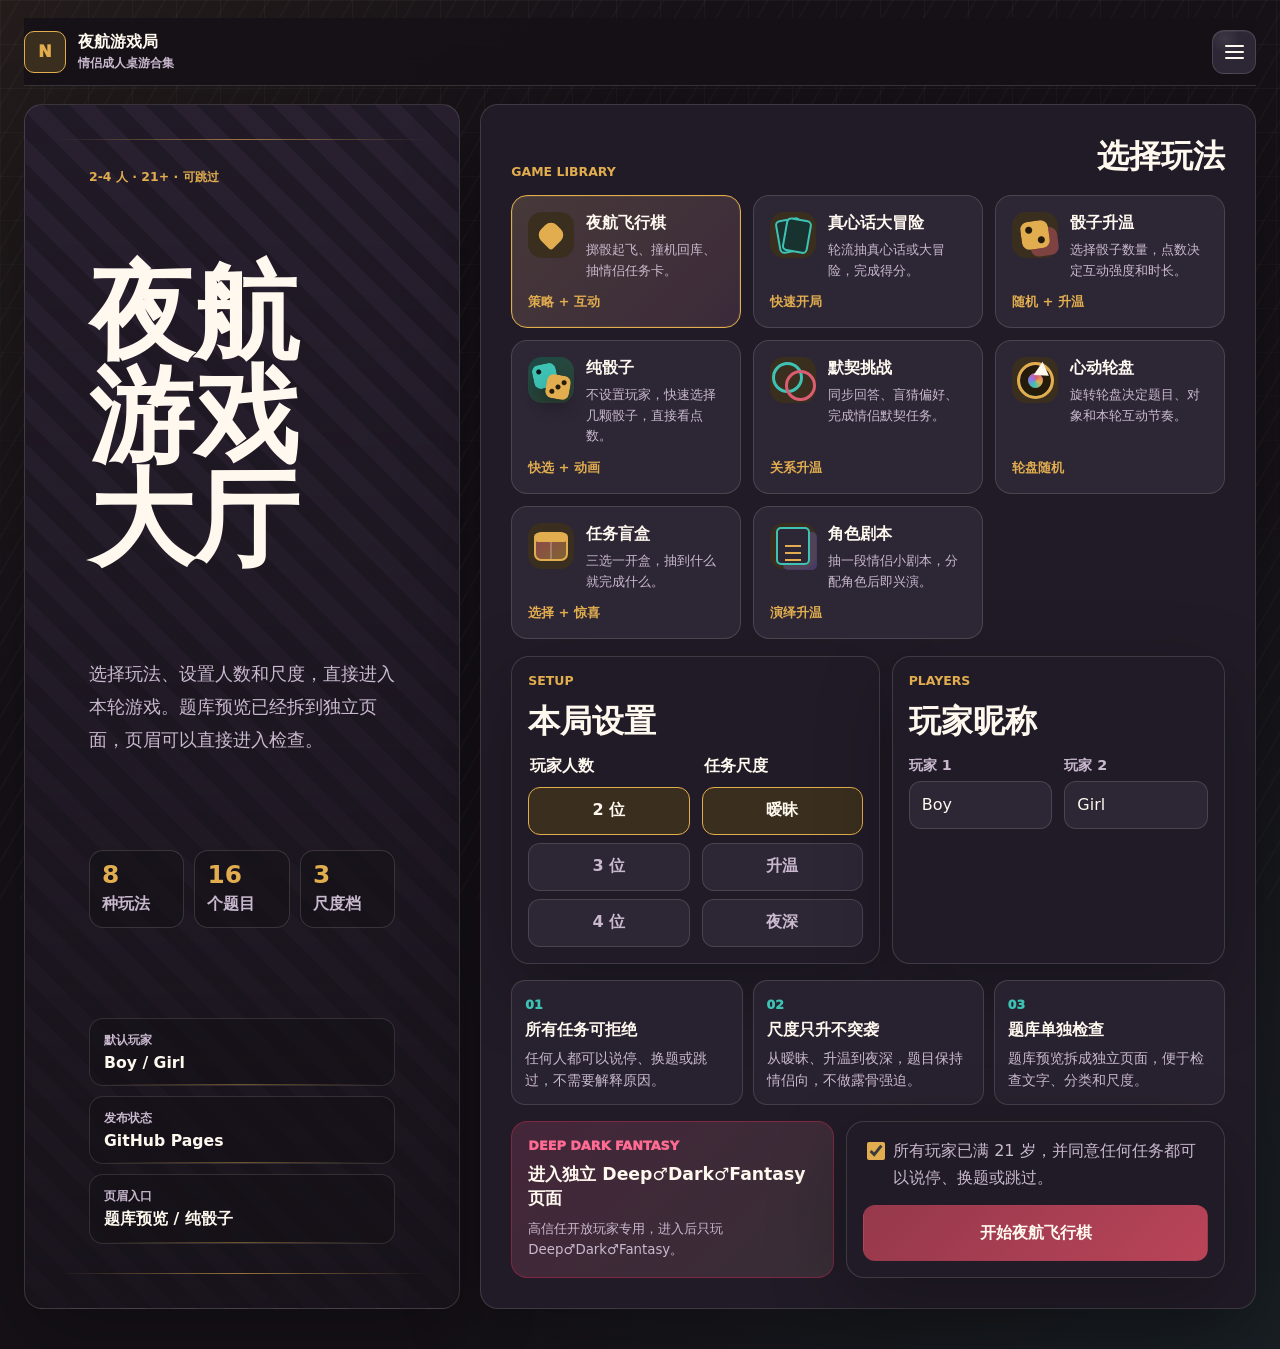
==== commit 799eeb6a: "done" ====
--- a/index.html
+++ b/index.html
@@ -18,16 +18,21 @@
             <small>情侣成人桌游合集</small>
           </span>
         </a>
-        <div class="header-content">
+        <button class="nav-toggle" type="button" aria-controls="siteMenu" aria-expanded="false" aria-label="打开页面导航">
+          <span aria-hidden="true"></span>
+        </button>
+        <div class="header-content" id="siteMenu">
           <nav class="quick-nav" aria-label="页面导航">
-            <a href="#gamePicker">游戏库</a>
-            <a href="#bankSection">题库预览</a>
+            <a href="index.html#gamePicker" aria-current="page">游戏库</a>
+            <a href="bank.html">题库预览</a>
+            <a href="dice.html">纯骰子</a>
             <a href="#rulesSection">边界规则</a>
             <a href="ddf.html">Deep♂Dark♂Fantasy</a>
           </nav>
           <div class="header-meta" aria-label="站点状态">
-            <span>7 种玩法</span>
+            <span>8 种玩法</span>
             <span>2-4 人</span>
+            <span>纯骰快掷</span>
             <span>21+</span>
             <span>可跳过</span>
             <span>GitHub Pages</span>
@@ -39,11 +44,11 @@
         <div class="brand-block">
           <p class="eyebrow">2-4 人 · 21+ · 可跳过</p>
           <h1 id="gameTitle">夜航游戏大厅</h1>
-          <p class="lede">选择玩法、设置人数和尺度，直接进入本轮游戏。题库预览保留在大厅下方，方便发布前检查内容。</p>
+          <p class="lede">选择玩法、设置人数和尺度，直接进入本轮游戏。题库预览已经拆到独立页面，页眉可以直接进入检查。</p>
 
           <div class="hero-metrics" aria-label="玩法概览">
             <div>
-              <strong>7</strong>
+              <strong>8</strong>
               <span>种玩法</span>
             </div>
             <div>
@@ -66,8 +71,8 @@
               <strong>GitHub Pages</strong>
             </article>
             <article>
-              <span>独立入口</span>
-              <strong>Deep♂Dark♂Fantasy</strong>
+              <span>页眉入口</span>
+              <strong>题库预览 / 纯骰子</strong>
             </article>
           </div>
         </div>
@@ -103,6 +108,14 @@
               </span>
               <b>随机 + 升温</b>
             </button>
+            <button class="game-card quick-dice-card" type="button" data-game="quickDice">
+              <span class="game-icon pure-dice-icon" aria-hidden="true"></span>
+              <span>
+                <strong>纯骰子</strong>
+                <small>不设置玩家，快速选择几颗骰子，直接看点数。</small>
+              </span>
+              <b>快选 + 动画</b>
+            </button>
             <button class="game-card" type="button" data-game="sync">
               <span class="game-icon sync-icon" aria-hidden="true"></span>
               <span>
@@ -138,7 +151,7 @@
           </section>
 
           <div class="settings-dock">
-            <section class="setting-panel">
+            <section class="setting-panel setup-setting-panel">
               <div class="form-heading compact">
                 <p class="eyebrow">Setup</p>
                 <h2>本局设置</h2>
@@ -205,11 +218,23 @@
                     <input type="radio" name="diceCount" value="5" />
                     <span>5 颗</span>
                   </label>
+                  <label>
+                    <input type="radio" name="diceCount" value="6" />
+                    <span>6 颗</span>
+                  </label>
+                  <label>
+                    <input type="radio" name="diceCount" value="7" />
+                    <span>7 颗</span>
+                  </label>
+                  <label>
+                    <input type="radio" name="diceCount" value="8" />
+                    <span>8 颗</span>
+                  </label>
                 </div>
               </fieldset>
             </section>
 
-            <section class="setting-panel">
+            <section class="setting-panel player-setting-panel">
               <div class="form-heading compact">
                 <p class="eyebrow">Players</p>
                 <h2>玩家昵称</h2>
@@ -233,8 +258,8 @@
             </article>
             <article>
               <span class="rule-number">03</span>
-              <strong>测试显示题库</strong>
-              <p>上线前默认展示题库，便于检查文字、分类和尺度。</p>
+              <strong>题库单独检查</strong>
+              <p>题库预览拆成独立页面，便于检查文字、分类和尺度。</p>
             </article>
           </section>
 
@@ -247,7 +272,7 @@
 
             <div class="launch-panel">
               <label class="consent-row">
-                <input type="checkbox" id="consentCheck" required />
+                <input type="checkbox" id="consentCheck" required checked />
                 <span>所有玩家已满 21 岁，并同意任何任务都可以说停、换题或跳过。</span>
               </label>
 
@@ -255,17 +280,6 @@
             </div>
           </div>
         </form>
-      </section>
-
-      <section class="bank-section" id="bankSection" aria-labelledby="bankTitle">
-        <div class="section-heading">
-          <div>
-            <p class="eyebrow">测试面板</p>
-            <h2 id="bankTitle">当前题库预览</h2>
-          </div>
-          <p id="bankSummary">选择游戏和尺度后，这里会显示实际抽取范围。</p>
-        </div>
-        <div class="bank-grid" id="questionBank" aria-live="polite"></div>
       </section>
 
       <section class="game-view is-hidden" id="gameView" aria-label="夜航飞行棋桌面">
@@ -405,6 +419,71 @@
           <aside class="side-panel log-panel" aria-label="骰子升温记录">
             <div class="players-list" id="dicePlayersList"></div>
             <div class="log-list" id="diceLogList" aria-live="polite"></div>
+          </aside>
+        </div>
+      </section>
+
+      <section class="quick-dice-view is-hidden" id="quickDiceView" aria-label="纯骰子桌面">
+        <header class="top-bar">
+          <div>
+            <p class="eyebrow">Quick Dice</p>
+            <h2>纯骰子</h2>
+          </div>
+          <div class="top-actions">
+            <button class="secondary-action" id="quickDiceHomeButton" type="button">游戏大厅</button>
+            <button class="secondary-action" id="quickDiceResetButton" type="button">清空记录</button>
+          </div>
+        </header>
+
+        <div class="quick-dice-layout">
+          <section class="quick-dice-stage" aria-label="纯骰子结果">
+            <div class="quick-dice-copy">
+              <p class="eyebrow">No Players</p>
+              <h3>选几颗，马上投</h3>
+              <p>这个页面只负责骰子点数，不轮换玩家、不记分。适合临时决定顺序、惩罚数值或任何需要快掷的场景。</p>
+            </div>
+
+            <div class="quick-dice-dashboard">
+              <div class="quick-total-card" aria-live="polite">
+                <span>总点数</span>
+                <strong id="quickDiceTotal">?</strong>
+                <small id="quickDiceFormula">选择骰子数量后投掷</small>
+              </div>
+              <button class="dice-button big-roll quick-roll-button" id="quickDiceRollButton" type="button">
+                <span id="quickDiceButtonTotal">?</span>
+                <small>投骰子</small>
+              </button>
+            </div>
+
+            <div class="quick-dice-counts" id="quickDiceCounts" role="radiogroup" aria-label="快速选择骰子数量">
+              <button type="button" data-count="1" aria-pressed="false">1</button>
+              <button type="button" data-count="2" aria-pressed="true">2</button>
+              <button type="button" data-count="3" aria-pressed="false">3</button>
+              <button type="button" data-count="4" aria-pressed="false">4</button>
+              <button type="button" data-count="5" aria-pressed="false">5</button>
+              <button type="button" data-count="6" aria-pressed="false">6</button>
+              <button type="button" data-count="7" aria-pressed="false">7</button>
+              <button type="button" data-count="8" aria-pressed="false">8</button>
+            </div>
+
+            <div class="dice-faces quick-dice-faces" id="quickDiceFaces" aria-live="polite">
+              <span>?</span>
+              <span>?</span>
+            </div>
+          </section>
+
+          <aside class="side-panel log-panel quick-history-panel" aria-label="纯骰子记录">
+            <div class="quick-stat-grid">
+              <article>
+                <span>骰子</span>
+                <strong id="quickDiceCountLabel">2 颗</strong>
+              </article>
+              <article>
+                <span>点数上限</span>
+                <strong id="quickDiceMaxLabel">12 点</strong>
+              </article>
+            </div>
+            <div class="log-list" id="quickDiceLogList" aria-live="polite"></div>
           </aside>
         </div>
       </section>
--- a/styles.css
+++ b/styles.css
@@ -98,6 +98,73 @@
   pointer-events: none;
 }
 
+.ddf-dare-only .app-shell {
+  position: relative;
+  z-index: 2;
+}
+
+.ddf-dare-only .page-texture {
+  z-index: 30;
+  overflow: hidden;
+  background:
+    radial-gradient(circle at 18% 18%, rgba(192, 132, 252, 0.18), transparent 26%),
+    radial-gradient(circle at 82% 36%, rgba(217, 70, 239, 0.13), transparent 30%),
+    repeating-linear-gradient(
+      120deg,
+      transparent 0,
+      transparent 16px,
+      rgba(255, 248, 239, 0.025) 16px,
+      rgba(255, 248, 239, 0.025) 18px
+    );
+  mix-blend-mode: screen;
+  animation: textureDrift 22s linear infinite;
+}
+
+.ddf-dare-only .page-texture::before,
+.ddf-dare-only .page-texture::after {
+  content: "";
+  position: fixed;
+  pointer-events: none;
+}
+
+.ddf-dare-only .page-texture::before {
+  inset: -18% -14%;
+  z-index: 0;
+  background:
+    radial-gradient(ellipse at 12% 28%, rgba(168, 85, 247, 0.5), transparent 42%),
+    radial-gradient(ellipse at 76% 18%, rgba(236, 72, 153, 0.28), transparent 36%),
+    radial-gradient(ellipse at 38% 68%, rgba(126, 34, 206, 0.44), transparent 48%),
+    radial-gradient(ellipse at 88% 82%, rgba(109, 40, 217, 0.34), transparent 44%),
+    radial-gradient(ellipse at 50% 44%, rgba(59, 7, 100, 0.34), transparent 58%);
+  filter: blur(42px);
+  mix-blend-mode: screen;
+  opacity: 0.86;
+  transform: translate3d(0, 0, 0) scale(1);
+  animation: ddfPageSmoke 18s ease-in-out infinite;
+  will-change: transform, opacity;
+}
+
+.ddf-dare-only .page-texture::after {
+  top: -10vh;
+  left: 50%;
+  z-index: 1;
+  width: min(58vw, 720px);
+  height: min(88vh, 860px);
+  background:
+    linear-gradient(180deg, rgba(255, 255, 255, 0.98), rgba(216, 180, 254, 0.78) 34%, rgba(168, 85, 247, 0.2) 62%, transparent),
+    linear-gradient(90deg, rgba(255, 255, 255, 0.28), transparent 18%, rgba(192, 132, 252, 0.3));
+  clip-path: polygon(45% 0, 58% 0, 48% 23%, 66% 23%, 44% 49%, 58% 49%, 28% 100%, 37% 60%, 21% 60%, 41% 33%, 30% 33%);
+  filter:
+    drop-shadow(0 0 14px rgba(255, 255, 255, 0.9))
+    drop-shadow(0 0 28px rgba(216, 180, 254, 0.76))
+    drop-shadow(0 0 54px rgba(168, 85, 247, 0.56));
+  mix-blend-mode: screen;
+  opacity: 0;
+  transform: translate3d(-8%, 0, 0) rotate(8deg) scale(0.98);
+  animation: ddfLightningFlash 8.6s steps(1, end) infinite;
+  will-change: opacity, transform;
+}
+
 button,
 input {
   font: inherit;
@@ -139,7 +206,7 @@
   top: 0;
   z-index: 20;
   display: grid;
-  grid-template-columns: auto minmax(0, 1fr);
+  grid-template-columns: minmax(0, 1fr) auto;
   align-items: center;
   gap: 16px;
   min-height: 68px;
@@ -185,11 +252,111 @@
   font-weight: 700;
 }
 
+.nav-toggle {
+  position: relative;
+  display: grid;
+  width: 44px;
+  aspect-ratio: 1;
+  place-items: center;
+  border: 1px solid var(--line);
+  border-radius: 12px;
+  background:
+    radial-gradient(circle at 28% 18%, rgba(255, 255, 255, 0.08), transparent 34%),
+    var(--surface-strong);
+  color: var(--ink);
+  box-shadow: inset 0 1px 0 rgba(255, 255, 255, 0.06);
+  transition:
+    border-color 180ms ease,
+    background-color 180ms ease,
+    transform 180ms ease,
+    box-shadow 180ms ease;
+}
+
+.nav-toggle:hover {
+  border-color: var(--gold);
+  transform: translateY(-1px);
+}
+
+.nav-toggle span,
+.nav-toggle span::before,
+.nav-toggle span::after {
+  display: block;
+  width: 19px;
+  height: 2px;
+  border-radius: 999px;
+  background: currentColor;
+  transition:
+    transform 180ms ease,
+    opacity 180ms ease;
+}
+
+.nav-toggle span {
+  position: relative;
+}
+
+.nav-toggle span::before,
+.nav-toggle span::after {
+  content: "";
+  position: absolute;
+  left: 0;
+}
+
+.nav-toggle span::before {
+  top: -6px;
+}
+
+.nav-toggle span::after {
+  top: 6px;
+}
+
+.site-header.is-menu-open .nav-toggle {
+  border-color: var(--gold);
+  background: #3a2f1e;
+  box-shadow: 0 10px 28px rgba(0, 0, 0, 0.24);
+}
+
+.site-header.is-menu-open .nav-toggle span {
+  transform: rotate(45deg);
+}
+
+.site-header.is-menu-open .nav-toggle span::before {
+  opacity: 0;
+  transform: translateY(6px);
+}
+
+.site-header.is-menu-open .nav-toggle span::after {
+  transform: translateY(-6px) rotate(-90deg);
+}
+
 .header-content {
-  display: grid;
+  position: absolute;
+  top: calc(100% + 10px);
+  right: 0;
+  z-index: 25;
+  display: grid;
+  width: min(560px, calc(100vw - 48px));
   min-width: 0;
+  border: 1px solid var(--line);
+  border-radius: 16px;
+  background: color-mix(in srgb, var(--surface) 94%, black);
+  padding: 12px;
   justify-items: end;
   gap: 8px;
+  box-shadow: 0 22px 60px rgba(0, 0, 0, 0.34);
+  max-height: 0;
+  opacity: 0;
+  overflow: hidden;
+  pointer-events: none;
+  transform: translateY(-6px) scale(0.98);
+  transition: none;
+}
+
+.site-header.is-menu-open .header-content,
+.site-header.is-menu-open #siteMenu {
+  max-height: 420px !important;
+  opacity: 1 !important;
+  pointer-events: auto;
+  transform: translateY(0) scale(1) !important;
 }
 
 .quick-nav {
@@ -218,8 +385,14 @@
   color: var(--ink);
 }
 
+.quick-nav a[aria-current="page"] {
+  border-color: color-mix(in srgb, var(--gold) 74%, white);
+  background: #3a2f1e;
+  color: var(--ink);
+}
+
 .header-meta {
-  display: flex;
+  display: none;
   flex-wrap: wrap;
   justify-content: flex-end;
   gap: 6px;
@@ -242,6 +415,10 @@
   white-space: nowrap;
 }
 
+.header-meta b {
+  color: var(--gold);
+}
+
 .header-meta span::after {
   content: "";
   position: absolute;
@@ -259,6 +436,19 @@
   color: #ffb4dc;
 }
 
+.fantasy-mode .nav-toggle {
+  border-color: rgba(255, 0, 180, 0.34);
+  background:
+    radial-gradient(circle at 30% 20%, rgba(255, 0, 180, 0.18), transparent 34%),
+    #211225;
+  color: #ffb4dc;
+}
+
+.fantasy-mode .site-header.is-menu-open .nav-toggle {
+  border-color: rgba(255, 212, 107, 0.66);
+  background: #3a2030;
+}
+
 .setup-panel {
   display: grid;
   grid-template-columns: minmax(320px, 0.72fr) minmax(520px, 1.28fr);
@@ -270,13 +460,17 @@
 
 .brand-block,
 .setup-form,
+.bank-page-hero,
+.bank-filter-form,
 .bank-section,
 .setting-panel,
 .launch-panel,
 .side-panel,
 .board-wrap,
 .top-bar,
+.dice-stage,
 .truth-stage,
+.quick-dice-stage,
 .mini-stage,
 .task-dialog form {
   border: 1px solid var(--line);
@@ -334,19 +528,122 @@
 
 .fantasy-mode .brand-block {
   justify-content: space-between;
+  overflow: hidden;
+}
+
+.ddf-panel {
+  grid-template-columns: minmax(560px, 1.34fr) minmax(360px, 0.66fr);
+  align-items: start;
+  min-height: auto;
+  gap: clamp(14px, 1.8vw, 22px);
+}
+
+.ddf-panel .brand-block {
+  display: grid;
+  grid-template-columns: minmax(380px, 1.22fr) minmax(220px, 0.78fr);
+  grid-template-areas:
+    "poster copy"
+    "stamps copy"
+    "metrics metrics";
+  gap: clamp(12px, 1.8vw, 20px);
+  align-content: start;
+  align-items: start;
+  justify-content: stretch;
+  min-height: auto;
+  padding: clamp(20px, 2.6vw, 34px);
+}
+
+.ddf-panel .setup-form {
+  align-self: start;
+  justify-self: start;
+  width: min(100%, 520px);
+  min-height: auto;
+  padding: clamp(16px, 1.8vw, 22px);
+  gap: 12px;
+}
+
+.ddf-glyph-field {
+  position: absolute;
+  inset: 0;
+  z-index: 0;
+  pointer-events: none;
+}
+
+.ddf-glyph-field span {
+  position: absolute;
+  display: grid;
+  width: clamp(42px, 7vw, 92px);
+  aspect-ratio: 1;
+  place-items: center;
+  border: 1px solid rgba(255, 0, 180, 0.22);
+  border-radius: 999px;
+  background: radial-gradient(circle, rgba(255, 0, 180, 0.12), transparent 64%);
+  color: rgba(255, 212, 107, 0.58);
+  font-size: clamp(2rem, 5vw, 4.8rem);
+  font-weight: 1000;
+  line-height: 1;
+  text-shadow:
+    0 0 18px rgba(255, 0, 180, 0.42),
+    0 0 34px rgba(255, 212, 107, 0.24);
+  transform: translate3d(0, 0, 0) rotate(0deg);
+  animation: ddfGlyphDrift var(--glyph-speed, 7s) ease-in-out infinite;
+}
+
+.ddf-glyph-field span:nth-child(1) {
+  --glyph-speed: 6.4s;
+  left: 8%;
+  top: 9%;
+  animation-delay: -0.8s;
+}
+
+.ddf-glyph-field span:nth-child(2) {
+  --glyph-speed: 7.2s;
+  right: 10%;
+  top: 13%;
+  animation-delay: -1.8s;
+}
+
+.ddf-glyph-field span:nth-child(3) {
+  --glyph-speed: 8s;
+  left: 42%;
+  top: 5%;
+  animation-delay: -3.2s;
+}
+
+.ddf-glyph-field span:nth-child(4) {
+  --glyph-speed: 7.6s;
+  right: 17%;
+  bottom: 16%;
+  animation-delay: -2.4s;
+}
+
+.ddf-glyph-field span:nth-child(5) {
+  --glyph-speed: 6.8s;
+  left: 18%;
+  bottom: 18%;
+  animation-delay: -4s;
+}
+
+.ddf-glyph-field span:nth-child(6) {
+  --glyph-speed: 8.4s;
+  right: 38%;
+  bottom: 6%;
+  animation-delay: -5.2s;
 }
 
 .ddf-hero-poster {
   position: relative;
-  width: min(100%, 430px);
-  margin: 0 0 26px;
+  grid-area: poster;
+  width: min(100%, clamp(410px, 35vw, 560px));
+  margin: 0 auto 4px;
   border: 2px solid rgba(255, 0, 180, 0.58);
   border-radius: 18px;
   background: #050308;
   box-shadow:
     0 0 0 4px rgba(8, 5, 10, 0.82),
     0 0 34px rgba(255, 0, 180, 0.3);
-  overflow: hidden;
+  overflow: visible;
+  isolation: isolate;
   transform: rotate(-1.2deg);
   animation: posterFloat 5200ms ease-in-out infinite;
 }
@@ -360,24 +657,104 @@
 }
 
 .ddf-hero-poster::before {
+  z-index: 3;
+  border-radius: 16px;
   background:
     linear-gradient(90deg, rgba(255, 0, 180, 0.22), transparent 18%, transparent 82%, rgba(126, 34, 206, 0.26)),
     repeating-linear-gradient(to bottom, rgba(255, 255, 255, 0.08) 0, rgba(255, 255, 255, 0.08) 1px, transparent 1px, transparent 4px);
   mix-blend-mode: screen;
   opacity: 0.5;
+  animation: ddfPosterNeonFlash 9.4s steps(1, end) infinite;
 }
 
 .ddf-hero-poster::after {
+  z-index: 4;
+  border-radius: 16px;
   border: 12px solid rgba(0, 0, 0, 0.32);
   box-shadow: inset 0 0 60px rgba(0, 0, 0, 0.78);
 }
 
-.ddf-hero-poster img {
+.ddf-poster-smoke,
+.ddf-poster-smoke::before,
+.ddf-poster-smoke::after {
+  position: absolute;
+  pointer-events: none;
+}
+
+.ddf-poster-smoke {
+  inset: -18% -16% -16% -18%;
+  z-index: 2;
+  border-radius: 34px;
+  background:
+    radial-gradient(ellipse at 12% 22%, rgba(168, 85, 247, 0.48), transparent 38%),
+    radial-gradient(ellipse at 82% 18%, rgba(217, 70, 239, 0.3), transparent 34%),
+    radial-gradient(ellipse at 48% 88%, rgba(126, 34, 206, 0.36), transparent 42%),
+    radial-gradient(ellipse at 56% 46%, rgba(88, 28, 135, 0.22), transparent 56%);
+  filter: blur(20px);
+  mix-blend-mode: screen;
+  opacity: 0.76;
+  transform: translate3d(0, 0, 0) scale(1);
+  animation: ddfPosterSmoke 7600ms ease-in-out infinite;
+}
+
+.ddf-poster-smoke::before,
+.ddf-poster-smoke::after {
+  content: "";
+  border-radius: 999px;
+  mix-blend-mode: screen;
+}
+
+.ddf-poster-smoke::before {
+  left: 2%;
+  top: 6%;
+  width: 68%;
+  height: 42%;
+  background: radial-gradient(ellipse, rgba(192, 132, 252, 0.42), transparent 70%);
+  filter: blur(28px);
+  animation: ddfPosterSmokeCurl 9200ms ease-in-out infinite;
+}
+
+.ddf-poster-smoke::after {
+  right: -2%;
+  bottom: 2%;
+  width: 78%;
+  height: 52%;
+  background:
+    radial-gradient(ellipse, rgba(236, 72, 153, 0.28), transparent 68%),
+    radial-gradient(ellipse at 30% 72%, rgba(109, 40, 217, 0.34), transparent 70%);
+  filter: blur(30px);
+  animation: ddfPosterSmokeCurl 10400ms ease-in-out infinite reverse;
+}
+
+.ddf-poster-frame {
+  position: relative;
+  z-index: 1;
   display: block;
   width: 100%;
   aspect-ratio: 1;
+  border-radius: 16px;
+  overflow: hidden;
+  background: #050308;
+}
+
+.ddf-poster-slide {
+  position: absolute;
+  inset: 0;
+  display: block;
+  width: 100%;
+  height: 100%;
   object-fit: cover;
+  opacity: 0;
   filter: saturate(1.22) contrast(1.13);
+  transform: translateZ(0) scale(1.018);
+  animation:
+    ddfPosterImageFlash 9.4s steps(1, end) infinite,
+    ddfPosterSlideFade 10s ease-in-out infinite;
+  will-change: filter, opacity, transform;
+}
+
+.ddf-poster-slide:nth-child(2) {
+  animation-delay: 0s, -5s;
 }
 
 .ddf-hero-poster figcaption {
@@ -399,15 +776,23 @@
 }
 
 .ddf-copy {
+  grid-area: copy;
+  display: grid;
+  gap: 10px;
   position: relative;
   z-index: 2;
+  align-self: center;
 }
 
 .ddf-title {
-  max-width: min(100%, 10ch);
+  position: relative;
+  max-width: min(100%, 9.4ch);
+  margin: 0;
   color: #fff7fb;
-  font-size: clamp(3rem, 6vw, 4.9rem);
+  font-size: clamp(2.35rem, 4.1vw, 3.85rem);
   font-weight: 1000;
+  line-height: 0.9;
+  overflow-wrap: anywhere;
   text-shadow:
     4px 0 #ff00bf,
     -3px 0 #7c3aed,
@@ -416,6 +801,20 @@
   animation: titleFlicker 3600ms ease-in-out infinite;
 }
 
+.ddf-title::before {
+  content: "♂";
+  position: absolute;
+  right: -0.58em;
+  top: -0.18em;
+  color: #ffd46b;
+  font-size: 0.46em;
+  opacity: 0.9;
+  text-shadow:
+    0 0 16px rgba(255, 212, 107, 0.54),
+    0 0 30px rgba(255, 0, 180, 0.44);
+  animation: ddfTitleSigil 2200ms ease-in-out infinite;
+}
+
 .ddf-title span {
   display: block;
 }
@@ -424,11 +823,47 @@
   display: none;
 }
 
+.ddf-hero-intro {
+  display: grid;
+  gap: 8px;
+}
+
+.ddf-hero-intro strong,
+.ddf-hero-intro span {
+  display: block;
+}
+
+.ddf-hero-intro strong {
+  color: var(--gold);
+  font-size: clamp(1rem, 1.7vw, 1.34rem);
+  font-weight: 1000;
+  line-height: 1.24;
+  text-shadow: 0 0 18px rgba(255, 212, 107, 0.26);
+}
+
+.ddf-hero-intro span {
+  color: #ffcae8;
+  font-size: clamp(0.88rem, 1.08vw, 1rem);
+  font-weight: 760;
+  line-height: 1.62;
+  overflow-wrap: anywhere;
+}
+
 .ddf-stamps {
+  grid-area: stamps;
   display: flex;
   flex-wrap: wrap;
   gap: 8px;
-  margin: 22px 0;
+  margin: 4px 0 0;
+}
+
+.ddf-panel .hero-metrics {
+  grid-area: metrics;
+  margin-top: 0;
+}
+
+.ddf-panel .hero-metrics div {
+  padding: 10px;
 }
 
 .ddf-stamps span {
@@ -440,6 +875,7 @@
   font-size: 0.78rem;
   font-weight: 1000;
   transform: rotate(-1deg);
+  animation: ddfStampPulse 2600ms ease-in-out infinite;
 }
 
 .brand-block::before,
@@ -596,6 +1032,41 @@
   animation: panelEnter 620ms 80ms ease both;
 }
 
+.bank-page-hero {
+  display: grid;
+  min-height: 260px;
+  align-items: end;
+  margin-top: 18px;
+  padding: clamp(24px, 5vw, 54px);
+  background:
+    linear-gradient(rgba(21, 17, 23, 0.08), rgba(21, 17, 23, 0.76)),
+    repeating-linear-gradient(45deg, #211a27 0, #211a27 18px, #2a2131 18px, #2a2131 36px);
+  overflow: hidden;
+}
+
+.bank-page-hero h1 {
+  max-width: none;
+  font-size: clamp(3rem, 7vw, 6rem);
+}
+
+.bank-filter-form {
+  display: grid;
+  gap: 16px;
+  margin-top: 16px;
+  padding: clamp(18px, 3vw, 28px);
+}
+
+.bank-picker {
+  grid-template-columns: repeat(4, minmax(0, 1fr));
+}
+
+.bank-filter-panel {
+  display: grid;
+  grid-template-columns: minmax(240px, 0.7fr) minmax(320px, 1.3fr);
+  gap: 14px;
+  align-items: start;
+}
+
 .form-heading {
   display: flex;
   justify-content: space-between;
@@ -622,6 +1093,70 @@
 
 .ddf-only-picker {
   grid-template-columns: 1fr;
+}
+
+.ddf-panel .game-card {
+  grid-template-columns: 38px minmax(0, 1fr);
+  min-height: 86px;
+  align-items: center;
+  padding: 12px;
+}
+
+.ddf-panel .game-card b {
+  align-self: end;
+}
+
+.ddf-panel .setup-grid {
+  align-items: stretch;
+}
+
+.ddf-panel .segmented {
+  grid-template-columns: repeat(3, minmax(0, 1fr));
+}
+
+.ddf-panel .segmented span,
+.ddf-panel .name-input input {
+  min-height: 40px;
+}
+
+.ddf-panel .name-fields {
+  gap: 10px;
+}
+
+.ddf-panel .name-input {
+  gap: 5px;
+}
+
+.ddf-panel .name-input span {
+  font-size: 0.84rem;
+}
+
+.ddf-panel .name-input input {
+  border-radius: 10px;
+  padding-inline: 10px;
+}
+
+.ddf-panel .locked-mode {
+  gap: 5px;
+  padding: 12px 14px;
+}
+
+.ddf-panel .consent-row {
+  align-items: center;
+  gap: 8px;
+  font-size: 0.9rem;
+  line-height: 1.45;
+}
+
+.ddf-panel .consent-row input {
+  width: 16px;
+  height: 16px;
+  margin-top: 0;
+}
+
+.ddf-panel .start-action {
+  min-height: 48px;
+  font-size: 0.98rem;
 }
 
 .game-card {
@@ -671,6 +1206,10 @@
   animation-delay: 300ms;
 }
 
+.game-card:nth-child(8) {
+  animation-delay: 350ms;
+}
+
 .game-card::after {
   content: "";
   position: absolute;
@@ -688,6 +1227,10 @@
   border-color: color-mix(in srgb, var(--gold) 70%, white);
 }
 
+.game-card:hover .game-icon {
+  animation: iconBounce 520ms ease both;
+}
+
 .game-card:hover::after,
 .game-card.is-active::after {
   opacity: 1;
@@ -707,6 +1250,13 @@
     activeGlow 2600ms ease-in-out infinite;
 }
 
+.quick-dice-card.is-active {
+  border-color: var(--teal);
+  background:
+    linear-gradient(135deg, rgba(61, 194, 180, 0.16), rgba(225, 173, 79, 0.1)),
+    var(--surface-strong);
+}
+
 .game-card strong,
 .game-card small,
 .game-card b {
@@ -734,6 +1284,23 @@
   display: grid;
   grid-template-columns: minmax(0, 1.05fr) minmax(0, 0.95fr);
   gap: 12px;
+}
+
+.setup-form.is-quick-dice .settings-dock {
+  grid-template-columns: 1fr;
+}
+
+.setup-form.is-quick-dice .setup-grid {
+  grid-template-columns: 1fr;
+}
+
+.setup-form.is-quick-dice .setup-grid fieldset:first-child,
+.setup-form.is-quick-dice .player-setting-panel {
+  display: none;
+}
+
+.setup-form.is-quick-dice .dice-options {
+  animation: panelEnter 360ms ease both;
 }
 
 .setting-panel,
@@ -869,6 +1436,39 @@
     var(--gold);
   box-shadow: 8px 8px 0 rgba(220, 93, 114, 0.42);
   transform: rotate(-8deg);
+}
+
+.pure-dice-icon {
+  background:
+    linear-gradient(145deg, rgba(61, 194, 180, 0.18), rgba(225, 173, 79, 0.12)),
+    #17322f;
+}
+
+.pure-dice-icon::before,
+.pure-dice-icon::after {
+  content: "";
+  position: absolute;
+  width: 24px;
+  aspect-ratio: 1;
+  border-radius: 7px;
+  background:
+    radial-gradient(circle at 28% 28%, #101013 0 2px, transparent 3px),
+    radial-gradient(circle at 72% 72%, #101013 0 2px, transparent 3px),
+    var(--teal);
+  box-shadow: 0 10px 18px rgba(0, 0, 0, 0.2);
+}
+
+.pure-dice-icon::before {
+  transform: translate(-6px, -4px) rotate(-12deg);
+}
+
+.pure-dice-icon::after {
+  background:
+    radial-gradient(circle at 28% 72%, #241b0a 0 2px, transparent 3px),
+    radial-gradient(circle at 50% 50%, #241b0a 0 2px, transparent 3px),
+    radial-gradient(circle at 72% 28%, #241b0a 0 2px, transparent 3px),
+    var(--gold);
+  transform: translate(7px, 7px) rotate(10deg);
 }
 
 .sync-icon::before,
@@ -1032,7 +1632,7 @@
 }
 
 .dice-options .segmented {
-  grid-template-columns: repeat(5, minmax(0, 1fr));
+  grid-template-columns: repeat(auto-fit, minmax(72px, 1fr));
 }
 
 .name-fields {
@@ -1163,12 +1763,15 @@
 
 .primary-action,
 .secondary-action {
+  display: inline-grid;
+  place-items: center;
   min-height: 46px;
   border: 1px solid transparent;
   border-radius: 12px;
   padding: 0 18px;
   color: var(--ink);
   font-weight: 1000;
+  text-decoration: none;
   transition:
     background-color 180ms ease,
     border-color 180ms ease,
@@ -1306,6 +1909,44 @@
     var(--surface-strong);
 }
 
+.fantasy-mode .prompt-card {
+  position: relative;
+  overflow: hidden;
+}
+
+.fantasy-mode .prompt-card::before {
+  content: "♂";
+  position: absolute;
+  right: 18px;
+  top: 16px;
+  z-index: 0;
+  color: rgba(255, 212, 107, 0.18);
+  font-size: clamp(4rem, 9vw, 8rem);
+  font-weight: 1000;
+  line-height: 1;
+  text-shadow:
+    0 0 22px rgba(255, 0, 180, 0.34),
+    0 0 48px rgba(255, 212, 107, 0.16);
+  animation: ddfWatermarkPulse 3200ms ease-in-out infinite;
+  pointer-events: none;
+}
+
+.fantasy-mode .prompt-card::after {
+  content: "";
+  position: absolute;
+  inset: 0;
+  z-index: 0;
+  background: linear-gradient(120deg, transparent 18%, rgba(255, 248, 239, 0.09), transparent 38%);
+  transform: translateX(-78%) skewX(-18deg);
+  animation: ddfCardSweep 5200ms ease-in-out infinite;
+  pointer-events: none;
+}
+
+.fantasy-mode .prompt-card > * {
+  position: relative;
+  z-index: 1;
+}
+
 .bank-card span {
   color: var(--gold);
   font-size: 0.76rem;
@@ -1322,9 +1963,28 @@
   line-height: 1.52;
 }
 
+.ddf-bank-section {
+  scroll-margin-top: 18px;
+}
+
+.ddf-bank-grid {
+  grid-template-columns: repeat(auto-fit, minmax(240px, 1fr));
+}
+
+.ddf-bank-card {
+  min-height: 220px;
+}
+
+.ddf-bank-card p {
+  color: #f0bfdc;
+  font-weight: 760;
+  overflow-wrap: anywhere;
+}
+
 .game-view,
 .truth-view,
 .dice-view,
+.quick-dice-view,
 .sync-view,
 .mini-view {
   display: grid;
@@ -1349,6 +2009,7 @@
 .game-layout,
 .truth-layout,
 .dice-layout,
+.quick-dice-layout,
 .sync-layout,
 .mini-layout {
   display: grid;
@@ -1368,6 +2029,10 @@
 .sync-layout,
 .mini-layout {
   grid-template-columns: minmax(250px, 0.78fr) minmax(420px, 1.2fr) minmax(260px, 0.9fr);
+}
+
+.quick-dice-layout {
+  grid-template-columns: minmax(420px, 1.35fr) minmax(260px, 0.65fr);
 }
 
 .side-panel {
@@ -1708,6 +2373,51 @@
   overflow: hidden;
 }
 
+.ddf-stage-runes {
+  position: absolute;
+  inset: 0;
+  z-index: 0;
+  pointer-events: none;
+}
+
+.ddf-stage-runes span {
+  position: absolute;
+  display: grid;
+  width: clamp(58px, 8vw, 112px);
+  aspect-ratio: 1;
+  place-items: center;
+  border-radius: 999px;
+  color: rgba(255, 212, 107, 0.4);
+  font-size: clamp(3rem, 8vw, 7rem);
+  font-weight: 1000;
+  text-shadow:
+    0 0 26px rgba(255, 0, 180, 0.42),
+    0 0 54px rgba(255, 212, 107, 0.22);
+  animation: ddfStageRune 4800ms ease-in-out infinite;
+}
+
+.ddf-stage-runes span:nth-child(1) {
+  left: 7%;
+  top: 12%;
+}
+
+.ddf-stage-runes span:nth-child(2) {
+  right: 10%;
+  top: 34%;
+  animation-delay: -1.6s;
+}
+
+.ddf-stage-runes span:nth-child(3) {
+  left: 38%;
+  bottom: 5%;
+  animation-delay: -3.1s;
+}
+
+.truth-stage > :not(.ddf-stage-runes) {
+  position: relative;
+  z-index: 1;
+}
+
 .deck-rail {
   position: absolute;
   inset: 22px 22px auto auto;
@@ -1748,55 +2458,531 @@
     linear-gradient(90deg, rgba(255, 0, 180, 0.38), rgba(255, 212, 107, 0.18)),
     #1b111b;
   box-shadow: 0 0 18px rgba(255, 0, 180, 0.12);
+  animation: ddfRailCharge 1800ms ease-in-out infinite;
+}
+
+.fantasy-mode .ddf-rail span:nth-child(2) {
+  animation-delay: -420ms;
+}
+
+.fantasy-mode .ddf-rail span:nth-child(3) {
+  animation-delay: -840ms;
 }
 
 .dice-stage {
+  position: relative;
   display: grid;
   gap: 16px;
   min-height: 520px;
   padding: clamp(18px, 4vw, 34px);
+  overflow: hidden;
 }
 
 .dice-faces {
-  display: grid;
-  grid-template-columns: repeat(auto-fit, minmax(58px, 1fr));
-  gap: 10px;
+  --dice-size: clamp(74px, 8vw, 108px);
+  display: grid;
+  grid-template-columns: repeat(auto-fit, minmax(var(--dice-size), var(--dice-size)));
+  justify-content: center;
+  gap: clamp(12px, 2vw, 22px);
   align-items: center;
-}
-
-.dice-faces span {
-  display: grid;
-  min-height: 64px;
+  perspective: 1100px;
+}
+
+.dice-faces > span {
+  position: relative;
+  display: block;
+  width: var(--dice-size);
+  min-width: var(--dice-size);
+  max-width: var(--dice-size);
+  aspect-ratio: 1;
   place-items: center;
-  border: 1px solid color-mix(in srgb, var(--gold) 62%, var(--line));
-  border-radius: 16px;
-  background:
-    radial-gradient(circle at 30% 30%, rgba(255, 255, 255, 0.16), transparent 24%),
-    #3a2f1e;
-  color: var(--gold);
+  border: 0;
+  border-radius: 18px;
+  background: transparent;
+  color: var(--teal);
   font-size: 1.55rem;
   font-weight: 1000;
-  box-shadow: inset 0 -16px 26px rgba(0, 0, 0, 0.16);
-  animation:
-    diceWiggle 420ms ease both,
-    diceFacePulse 1800ms ease-in-out infinite;
-}
-
-.dice-faces.is-rolling span {
-  border-color: color-mix(in srgb, var(--gold) 82%, white);
-  animation: diceTumble 360ms linear infinite;
-  animation-delay: calc(var(--i, 0) * -72ms);
-}
-
-.dice-faces.is-final span {
-  animation:
-    diceLand 520ms cubic-bezier(0.16, 0.92, 0.28, 1.16) both,
-    diceFacePulse 1800ms ease-in-out infinite;
-  animation-delay: calc(var(--i, 0) * 58ms), 0ms;
+  transform-style: flat;
+  filter: drop-shadow(0 22px 24px rgba(0, 0, 0, 0.34));
+  animation: diceSettleIn 420ms ease both;
+}
+
+.dice-faces > span::after {
+  content: "";
+  position: absolute;
+  left: 10%;
+  right: 10%;
+  bottom: -18%;
+  height: 22%;
+  border-radius: 999px;
+  background: radial-gradient(ellipse, rgba(0, 0, 0, 0.38), transparent 72%);
+  filter: blur(6px);
+  transform: translateZ(-90px);
+  pointer-events: none;
+}
+
+.dice-cube {
+  --cube-depth: calc(var(--dice-size, 90px) / 2);
+  position: absolute;
+  inset: 0;
+  display: block;
+  transform-style: preserve-3d;
+  transform: var(--final-rotation, rotateX(0deg) rotateY(0deg));
+}
+
+.dice-face.is-blank {
+  display: grid;
+  border: 1px solid color-mix(in srgb, var(--gold) 62%, var(--line));
+  background:
+    radial-gradient(circle at 30% 22%, rgba(255, 255, 255, 0.34), transparent 28%),
+    linear-gradient(145deg, #f5c96d, #b9751f 54%, #4a2a0f);
+  box-shadow:
+    inset 0 1px 0 rgba(255, 255, 255, 0.34),
+    inset 0 -18px 24px rgba(73, 39, 7, 0.34),
+    0 18px 28px rgba(0, 0, 0, 0.34),
+    0 0 24px rgba(225, 173, 79, 0.18);
+  color: #4a2606;
+  place-items: center;
+}
+
+.dice-face:not(.is-blank) {
+  min-width: var(--dice-size);
+}
+
+.dice-cube__face {
+  position: absolute;
+  inset: 0;
+  display: grid;
+  grid-template-columns: repeat(3, minmax(0, 1fr));
+  grid-template-rows: repeat(3, minmax(0, 1fr));
+  gap: 8%;
+  place-items: center;
+  border: 1px solid rgba(255, 232, 160, 0.72);
+  border-radius: 18px;
+  background:
+    radial-gradient(circle at 24% 17%, rgba(255, 255, 255, 0.52), transparent 24%),
+    radial-gradient(circle at 76% 82%, rgba(122, 62, 10, 0.22), transparent 34%),
+    linear-gradient(145deg, #ffe39a 0%, #e1ad4f 34%, #b8751e 64%, #5a330d 100%);
+  box-shadow:
+    inset 0 1px 0 rgba(255, 255, 255, 0.45),
+    inset 14px 16px 30px rgba(255, 255, 255, 0.12),
+    inset -18px -22px 34px rgba(73, 39, 7, 0.46),
+    0 0 24px rgba(225, 173, 79, 0.28);
+  backface-visibility: hidden;
+}
+
+.dice-cube__face::before {
+  content: "";
+  position: absolute;
+  inset: 8%;
+  border-radius: 14px;
+  border: 1px solid rgba(255, 248, 220, 0.18);
+  background: linear-gradient(135deg, rgba(255, 255, 255, 0.18), transparent 34%, rgba(85, 45, 8, 0.16));
+  pointer-events: none;
+}
+
+.dice-cube__face--front {
+  transform: translateZ(calc(var(--dice-size) / 2));
+}
+
+.dice-cube__face--back {
+  transform: rotateY(180deg) translateZ(calc(var(--dice-size) / 2));
+}
+
+.dice-cube__face--right {
+  transform: rotateY(90deg) translateZ(calc(var(--dice-size) / 2));
+}
+
+.dice-cube__face--left {
+  transform: rotateY(-90deg) translateZ(calc(var(--dice-size) / 2));
+}
+
+.dice-cube__face--top {
+  transform: rotateX(90deg) translateZ(calc(var(--dice-size) / 2));
+}
+
+.dice-cube__face--bottom {
+  transform: rotateX(-90deg) translateZ(calc(var(--dice-size) / 2));
+}
+
+.dice-cube__pip {
+  position: relative;
+  z-index: 1;
+  width: clamp(8px, 1vw, 12px);
+  aspect-ratio: 1;
+  border-radius: 999px;
+  background: transparent;
+}
+
+.dice-cube__pip.is-on {
+  background:
+    radial-gradient(circle at 34% 28%, rgba(255, 232, 160, 0.32), transparent 20%),
+    #271303;
+  box-shadow:
+    inset 0 2px 4px rgba(0, 0, 0, 0.64),
+    inset 0 -1px 2px rgba(255, 214, 125, 0.18),
+    0 0 0 1px rgba(255, 230, 170, 0.28),
+    0 0 12px rgba(39, 19, 3, 0.24);
+}
+
+.dice-faces.is-rolling > span {
+  animation: diceBounceShadow 420ms ease-in-out infinite;
+  animation-delay: var(--bounce-delay, 0ms);
+}
+
+.dice-faces.is-rolling .dice-cube {
+  animation: diceCubeTumble 520ms linear infinite;
+  animation-delay: var(--spin-delay, 0ms);
+}
+
+.dice-faces.is-final > span {
+  animation: diceCubeLand 620ms cubic-bezier(0.16, 0.92, 0.28, 1.16) both;
+  animation-delay: var(--final-delay, 0ms);
+}
+
+.dice-faces.is-final .dice-cube {
+  animation: diceCubeReveal 620ms cubic-bezier(0.16, 0.92, 0.28, 1.16) both;
+  animation-delay: var(--final-delay, 0ms);
 }
 
 .dice-prompt {
   min-height: 250px;
+}
+
+.quick-dice-stage {
+  position: relative;
+  display: grid;
+  gap: 18px;
+  min-height: 620px;
+  padding: clamp(20px, 4vw, 42px);
+  overflow: hidden;
+}
+
+.quick-dice-stage::before {
+  content: "";
+  position: absolute;
+  inset: 18px;
+  border: 1px solid rgba(61, 194, 180, 0.18);
+  border-radius: 14px;
+  background:
+    linear-gradient(rgba(255, 248, 239, 0.035) 1px, transparent 1px),
+    linear-gradient(90deg, rgba(255, 248, 239, 0.035) 1px, transparent 1px);
+  background-size: 28px 28px;
+  mask-image: linear-gradient(to bottom, black, transparent 80%);
+  pointer-events: none;
+  animation: gridFloat 16s linear infinite;
+}
+
+.quick-dice-stage > * {
+  position: relative;
+  z-index: 1;
+}
+
+.quick-dice-copy {
+  max-width: 680px;
+}
+
+.quick-dice-copy h3 {
+  margin-bottom: 8px;
+  font-size: clamp(1.8rem, 4vw, 3.4rem);
+  line-height: 1;
+}
+
+.quick-dice-copy p:last-child {
+  max-width: 720px;
+  margin-bottom: 0;
+  color: var(--muted);
+  font-size: 1.02rem;
+  line-height: 1.7;
+}
+
+.quick-dice-dashboard {
+  display: grid;
+  grid-template-columns: minmax(180px, 0.7fr) minmax(220px, 1fr);
+  gap: 12px;
+  align-items: stretch;
+}
+
+.quick-total-card {
+  position: relative;
+  overflow: hidden;
+  display: grid;
+  gap: 6px;
+  min-height: 130px;
+  border: 1px solid rgba(255, 216, 128, 0.38);
+  border-radius: 18px;
+  background:
+    radial-gradient(circle at 22% 18%, rgba(255, 232, 160, 0.18), transparent 24%),
+    linear-gradient(145deg, rgba(225, 173, 79, 0.18), rgba(34, 25, 16, 0.94) 48%, rgba(8, 7, 7, 0.98)),
+    var(--surface-strong);
+  padding: 18px;
+  box-shadow:
+    inset 0 1px 0 rgba(255, 255, 255, 0.12),
+    inset 0 -24px 34px rgba(64, 34, 5, 0.28),
+    0 18px 42px rgba(0, 0, 0, 0.24),
+    0 0 30px rgba(225, 173, 79, 0.08);
+}
+
+.quick-total-card span,
+.quick-total-card small {
+  color: var(--muted);
+  font-weight: 900;
+}
+
+.quick-total-card strong {
+  color: #ffd46b;
+  font-size: clamp(3rem, 8vw, 5.5rem);
+  line-height: 0.9;
+  animation: totalBreathe 2200ms ease-in-out infinite;
+}
+
+.quick-total-card small {
+  line-height: 1.35;
+}
+
+.quick-roll-button {
+  min-height: 130px;
+  border-color: rgba(255, 216, 128, 0.58);
+  background:
+    radial-gradient(circle at 22% 18%, rgba(255, 255, 255, 0.18), transparent 26%),
+    linear-gradient(145deg, rgba(255, 212, 107, 0.26), rgba(93, 55, 12, 0.86) 52%, rgba(12, 10, 8, 0.98)),
+    #36220c;
+  box-shadow:
+    inset 0 1px 0 rgba(255, 255, 255, 0.14),
+    inset 0 -22px 30px rgba(62, 34, 6, 0.32),
+    0 18px 38px rgba(0, 0, 0, 0.2),
+    0 0 28px rgba(225, 173, 79, 0.13);
+}
+
+.quick-roll-button span {
+  background:
+    radial-gradient(circle at 30% 22%, rgba(255, 255, 255, 0.62), transparent 24%),
+    linear-gradient(145deg, #ffe39a, #d89b33 58%, #8d5211);
+  color: #271303;
+  box-shadow:
+    inset 0 1px 0 rgba(255, 255, 255, 0.34),
+    0 0 26px rgba(225, 173, 79, 0.32);
+}
+
+.quick-dice-counts {
+  display: grid;
+  grid-template-columns: repeat(8, minmax(0, 1fr));
+  gap: 8px;
+}
+
+.quick-dice-counts button {
+  min-height: 50px;
+  border: 1px solid var(--line);
+  border-radius: 12px;
+  background: var(--surface-strong);
+  color: var(--muted);
+  font-weight: 1000;
+  transition:
+    border-color 180ms ease,
+    background-color 180ms ease,
+    color 180ms ease,
+    transform 180ms ease;
+}
+
+.quick-dice-counts button:hover:not(:disabled) {
+  transform: translateY(-2px);
+  border-color: #ffd46b;
+  color: var(--ink);
+}
+
+.quick-dice-counts button.is-active {
+  border-color: #ffd46b;
+  background:
+    radial-gradient(circle at 24% 18%, rgba(255, 255, 255, 0.1), transparent 28%),
+    #3a260f;
+  color: #ffd46b;
+  box-shadow:
+    inset 0 0 0 1px rgba(255, 212, 107, 0.18),
+    0 8px 20px rgba(225, 173, 79, 0.08);
+}
+
+.quick-dice-faces {
+  --dice-size: clamp(84px, 8.4vw, 118px);
+  position: relative;
+  grid-template-columns: repeat(auto-fit, minmax(var(--dice-size), var(--dice-size)));
+  gap: clamp(16px, 2.4vw, 28px);
+  align-content: center;
+  min-height: clamp(260px, 34vw, 400px);
+  border: 1px solid rgba(225, 173, 79, 0.3);
+  border-radius: 20px;
+  background:
+    radial-gradient(ellipse at 50% 72%, rgba(225, 173, 79, 0.2), transparent 56%),
+    radial-gradient(circle at 18% 18%, rgba(255, 232, 160, 0.09), transparent 30%),
+    linear-gradient(145deg, rgba(12, 19, 21, 0.9), rgba(7, 10, 12, 0.98));
+  box-shadow:
+    inset 0 1px 0 rgba(255, 255, 255, 0.08),
+    inset 0 -30px 60px rgba(80, 43, 7, 0.34),
+    0 20px 46px rgba(0, 0, 0, 0.22),
+    0 0 42px rgba(225, 173, 79, 0.08);
+  overflow: hidden;
+  padding: clamp(18px, 3vw, 30px);
+  isolation: isolate;
+}
+
+.quick-dice-faces::before,
+.quick-dice-faces::after {
+  content: "";
+  position: absolute;
+  pointer-events: none;
+}
+
+.quick-dice-faces::before {
+  inset: 10px;
+  z-index: 0;
+  border-radius: 16px;
+  border: 1px solid rgba(255, 216, 128, 0.08);
+  background:
+    linear-gradient(rgba(255, 216, 128, 0.04) 1px, transparent 1px),
+    linear-gradient(90deg, rgba(255, 216, 128, 0.032) 1px, transparent 1px);
+  background-size: 34px 34px;
+  mask-image: linear-gradient(to bottom, black, transparent 88%);
+}
+
+.quick-dice-faces::after {
+  left: 10%;
+  right: 10%;
+  bottom: 12%;
+  z-index: 0;
+  height: 18%;
+  border-radius: 999px;
+  background: radial-gradient(ellipse, rgba(50, 28, 7, 0.62), rgba(0, 0, 0, 0.42) 46%, transparent 70%);
+  filter: blur(14px);
+}
+
+.quick-dice-faces > span {
+  width: var(--dice-size);
+  border-radius: 20px;
+  color: #ffd46b;
+  font-size: clamp(1.6rem, 4vw, 2.4rem);
+  z-index: 1;
+  transform-origin: 50% 78%;
+  will-change: transform, filter;
+}
+
+.quick-dice-faces > .dice-face {
+  min-width: var(--dice-size);
+}
+
+.quick-dice-view .quick-dice-stage::before,
+body.quick-dice-page::before,
+body.is-quick-dice-active::before,
+body.is-quick-dice-active .page-texture,
+body.quick-dice-page .page-texture {
+  animation: none;
+}
+
+.quick-dice-view .quick-total-card strong {
+  animation: none;
+  text-shadow:
+    0 0 18px rgba(255, 212, 107, 0.24),
+    0 2px 0 rgba(0, 0, 0, 0.24);
+}
+
+.quick-roll-button.is-rolling::after {
+  animation: none;
+}
+
+.quick-roll-button.is-rolling span {
+  animation: quickDiceButtonThrow 620ms cubic-bezier(0.16, 0.92, 0.24, 1) both;
+}
+
+.quick-dice-faces .dice-cube__face {
+  border-color: rgba(255, 236, 176, 0.78);
+  border-radius: 16px;
+  background:
+    radial-gradient(circle at 24% 16%, rgba(255, 255, 255, 0.5), transparent 23%),
+    radial-gradient(circle at 72% 78%, rgba(112, 56, 8, 0.24), transparent 32%),
+    linear-gradient(145deg, #ffe7a8, #e4ae45 38%, #ad6c17 68%, #4b2909);
+  box-shadow:
+    inset 0 1px 0 rgba(255, 255, 255, 0.42),
+    inset 15px 16px 28px rgba(255, 255, 255, 0.12),
+    inset -18px -22px 34px rgba(83, 43, 5, 0.5),
+    0 0 30px rgba(225, 173, 79, 0.22);
+}
+
+.quick-dice-faces .dice-cube__pip {
+  width: clamp(14px, 1.55vw, 20px);
+}
+
+.quick-dice-faces .dice-cube__pip.is-on {
+  background:
+    radial-gradient(circle at 34% 28%, rgba(255, 225, 151, 0.38), transparent 22%),
+    #241102;
+  box-shadow:
+    inset 0 2px 5px rgba(0, 0, 0, 0.7),
+    inset 0 -1px 2px rgba(255, 216, 128, 0.22),
+    0 0 0 2px rgba(255, 232, 160, 0.42),
+    0 0 16px rgba(36, 17, 2, 0.34);
+}
+
+.quick-dice-faces.is-rolling::after {
+  animation: quickDiceTrayShadow 900ms cubic-bezier(0.16, 0.92, 0.24, 1) both;
+}
+
+.quick-dice-faces.is-bursting::before {
+  animation: quickDiceGoldFlash 520ms ease-out both;
+}
+
+.quick-dice-faces.is-rolling > span {
+  animation: quickDiceToss 720ms cubic-bezier(0.16, 0.92, 0.24, 1) both;
+  animation-delay: var(--land-delay, 0ms);
+}
+
+.quick-dice-faces.is-rolling .dice-cube {
+  animation: quickDiceSpinToFace 720ms cubic-bezier(0.16, 0.92, 0.24, 1) both;
+  animation-delay: var(--land-delay, 0ms);
+}
+
+.quick-dice-faces.is-final > span {
+  animation: none;
+}
+
+.quick-dice-faces.is-final .dice-cube {
+  animation: none;
+}
+
+.quick-dice-faces.is-bursting > span {
+  animation: quickDiceLandPop 460ms cubic-bezier(0.16, 0.92, 0.24, 1) both;
+  animation-delay: var(--burst-delay, 0ms);
+}
+
+.quick-history-panel {
+  align-content: start;
+}
+
+.quick-stat-grid {
+  display: grid;
+  grid-template-columns: 1fr;
+  gap: 10px;
+}
+
+.quick-stat-grid article {
+  border: 1px solid var(--line);
+  border-radius: 14px;
+  background: var(--surface-strong);
+  padding: 14px;
+}
+
+.quick-stat-grid span,
+.quick-stat-grid strong {
+  display: block;
+}
+
+.quick-stat-grid span {
+  color: var(--muted);
+  font-size: 0.8rem;
+  font-weight: 900;
+}
+
+.quick-stat-grid strong {
+  margin-top: 4px;
+  color: #ffd46b;
+  font-size: 1.35rem;
 }
 
 .sync-stage {
@@ -2041,6 +3227,46 @@
   line-height: 1.8;
 }
 
+.prompt-copy {
+  display: block;
+}
+
+.target-callout {
+  display: grid;
+  gap: 6px;
+  margin-top: 18px;
+  border: 1px solid color-mix(in srgb, var(--teal) 62%, var(--line));
+  border-radius: 16px;
+  background:
+    radial-gradient(circle at 18% 10%, rgba(255, 255, 255, 0.14), transparent 28%),
+    linear-gradient(135deg, rgba(61, 194, 180, 0.16), rgba(225, 173, 79, 0.06)),
+    color-mix(in srgb, var(--surface-strong) 90%, black);
+  padding: 14px 16px;
+  box-shadow:
+    inset 0 1px 0 rgba(255, 255, 255, 0.08),
+    0 16px 34px rgba(0, 0, 0, 0.2);
+}
+
+.target-callout small {
+  color: var(--muted);
+  font-size: 0.76rem;
+  font-weight: 1000;
+  line-height: 1.2;
+  text-transform: uppercase;
+}
+
+.target-callout strong {
+  min-width: 0;
+  color: var(--teal);
+  font-size: clamp(2.1rem, 5vw, 4rem);
+  font-weight: 1000;
+  line-height: 1;
+  overflow-wrap: anywhere;
+  text-shadow:
+    0 0 16px rgba(61, 194, 180, 0.34),
+    0 2px 0 rgba(0, 0, 0, 0.34);
+}
+
 .prompt-actions,
 .truth-controls {
   display: grid;
@@ -2049,6 +3275,24 @@
 
 .truth-controls {
   grid-template-columns: 1fr;
+}
+
+.ddf-dare-only .truth-controls {
+  grid-template-columns: 1fr;
+}
+
+.ddf-dare-only .ddf-dare-action {
+  min-height: 62px;
+  border-color: rgba(255, 0, 180, 0.42);
+  background:
+    radial-gradient(circle at 22% 18%, rgba(255, 255, 255, 0.14), transparent 28%),
+    linear-gradient(135deg, rgba(255, 0, 180, 0.34), rgba(225, 173, 79, 0.2)),
+    #1f1322;
+  color: #fff8ef;
+  font-size: 1.08rem;
+  box-shadow:
+    inset 0 1px 0 rgba(255, 255, 255, 0.1),
+    0 16px 36px rgba(255, 0, 180, 0.12);
 }
 
 .prompt-actions {
@@ -2323,18 +3567,297 @@
   }
 }
 
+@keyframes ddfGlyphDrift {
+  0%,
+  100% {
+    opacity: 0.3;
+    transform: translate3d(0, 0, 0) rotate(-8deg) scale(0.86);
+  }
+  42% {
+    opacity: 0.78;
+    transform: translate3d(18px, -20px, 0) rotate(18deg) scale(1.08);
+  }
+  70% {
+    opacity: 0.5;
+    transform: translate3d(-10px, 14px, 0) rotate(-14deg) scale(0.96);
+  }
+}
+
+@keyframes ddfTitleSigil {
+  0%,
+  100% {
+    opacity: 0.64;
+    transform: translateY(0) rotate(-9deg) scale(0.92);
+    filter: brightness(1);
+  }
+  45% {
+    opacity: 1;
+    transform: translateY(-5px) rotate(8deg) scale(1.08);
+    filter: brightness(1.35);
+  }
+}
+
+@keyframes ddfStampPulse {
+  0%,
+  100% {
+    transform: rotate(-1deg) translateY(0);
+    box-shadow: 0 0 0 rgba(255, 0, 180, 0);
+  }
+  50% {
+    transform: rotate(1deg) translateY(-2px);
+    box-shadow: 0 0 18px rgba(255, 0, 180, 0.2);
+  }
+}
+
+@keyframes ddfStageRune {
+  0%,
+  100% {
+    opacity: 0.18;
+    transform: translateY(0) rotate(-10deg) scale(0.88);
+  }
+  44% {
+    opacity: 0.54;
+    transform: translateY(-18px) rotate(12deg) scale(1.08);
+  }
+  72% {
+    opacity: 0.28;
+    transform: translateY(10px) rotate(-5deg) scale(0.96);
+  }
+}
+
+@keyframes ddfWatermarkPulse {
+  0%,
+  100% {
+    opacity: 0.2;
+    transform: rotate(-8deg) scale(0.92);
+  }
+  50% {
+    opacity: 0.42;
+    transform: rotate(5deg) scale(1.03);
+  }
+}
+
+@keyframes ddfRailCharge {
+  0%,
+  100% {
+    transform: rotate(var(--tilt, 0deg)) translateX(0);
+    filter: brightness(1);
+  }
+  50% {
+    transform: rotate(var(--tilt, 0deg)) translateX(-4px);
+    filter: brightness(1.32);
+  }
+}
+
+@keyframes ddfCardSweep {
+  0%,
+  64% {
+    opacity: 0;
+    transform: translateX(-78%) skewX(-18deg);
+  }
+  76% {
+    opacity: 1;
+  }
+  100% {
+    opacity: 0;
+    transform: translateX(120%) skewX(-18deg);
+  }
+}
+
+@keyframes diceSettleIn {
+  from {
+    opacity: 0;
+    transform: translateY(-12px) scale(0.92);
+    filter: drop-shadow(0 14px 16px rgba(0, 0, 0, 0.18));
+  }
+  to {
+    opacity: 1;
+    transform: translateY(0) scale(1);
+    filter: drop-shadow(0 22px 24px rgba(0, 0, 0, 0.34));
+  }
+}
+
+@keyframes diceBounceShadow {
+  0%,
+  100% {
+    transform: translateY(0) scale(1);
+    filter: drop-shadow(0 22px 24px rgba(0, 0, 0, 0.34));
+  }
+  45% {
+    transform: translateY(-12px) scale(1.04);
+    filter: drop-shadow(0 30px 28px rgba(0, 0, 0, 0.24));
+  }
+  72% {
+    transform: translateY(4px) scale(0.98);
+    filter: drop-shadow(0 16px 18px rgba(0, 0, 0, 0.4));
+  }
+}
+
+@keyframes diceCubeTumble {
+  0% {
+    transform: rotateX(0deg) rotateY(0deg) rotateZ(0deg);
+  }
+  35% {
+    transform: rotateX(132deg) rotateY(88deg) rotateZ(34deg);
+  }
+  70% {
+    transform: rotateX(274deg) rotateY(214deg) rotateZ(104deg);
+  }
+  100% {
+    transform: rotateX(360deg) rotateY(360deg) rotateZ(180deg);
+  }
+}
+
+@keyframes diceCubeLand {
+  0% {
+    transform: translateY(-24px) scale(0.96);
+  }
+  58% {
+    transform: translateY(6px) scale(1.04);
+  }
+  82% {
+    transform: translateY(-3px) scale(0.99);
+  }
+  100% {
+    transform: translateY(0) scale(1);
+  }
+}
+
+@keyframes diceCubeReveal {
+  0% {
+    transform: rotateX(228deg) rotateY(154deg) rotateZ(18deg);
+  }
+  68% {
+    transform: var(--final-rotation, rotateX(0deg) rotateY(0deg)) rotateZ(-5deg);
+  }
+  100% {
+    transform: var(--final-rotation, rotateX(0deg) rotateY(0deg)) rotateZ(0deg);
+  }
+}
+
+@keyframes quickDiceToss {
+  0% {
+    transform: translateY(20px) scale(0.88) rotate(-8deg);
+    filter: brightness(1.1) drop-shadow(0 10px 12px rgba(0, 0, 0, 0.2));
+  }
+  18% {
+    transform: translateY(4px) scale(0.96) rotate(4deg);
+    filter: brightness(1.18) drop-shadow(0 18px 16px rgba(0, 0, 0, 0.22));
+  }
+  38% {
+    transform: translate(var(--throw-x, 0), var(--throw-y, -42px)) scale(1.08) rotate(var(--counter-r, 0deg));
+    filter: brightness(1.32) drop-shadow(0 34px 24px rgba(225, 173, 79, 0.18));
+  }
+  72% {
+    transform: translate(var(--land-x, 0), 10px) scale(0.96) rotate(var(--settle-r, 0deg));
+    filter: brightness(1.05) drop-shadow(0 12px 18px rgba(0, 0, 0, 0.46));
+  }
+  86% {
+    transform: translateY(-5px) scale(1.025) rotate(var(--counter-r, 0deg));
+    filter: brightness(1.18) drop-shadow(0 24px 22px rgba(0, 0, 0, 0.28));
+  }
+  100% {
+    transform: translateY(0) scale(1) rotate(0deg);
+    filter: brightness(1.02) drop-shadow(0 22px 24px rgba(0, 0, 0, 0.34));
+  }
+}
+
+@keyframes quickDiceSpinToFace {
+  0% {
+    transform: rotateX(var(--spin-x, 160deg)) rotateY(var(--spin-y, -190deg)) rotateZ(var(--spin-z, 34deg));
+  }
+  48% {
+    transform: rotateX(var(--spin-mid-x, 52deg)) rotateY(var(--spin-mid-y, -61deg)) rotateZ(var(--spin-mid-z, -6deg));
+  }
+  78% {
+    transform: var(--final-rotation, rotateX(0deg) rotateY(0deg)) rotateZ(-10deg);
+  }
+  100% {
+    transform: var(--final-rotation, rotateX(0deg) rotateY(0deg)) rotateZ(0deg);
+  }
+}
+
+@keyframes quickDiceLandPop {
+  0% {
+    transform: translateY(-9px) scale(0.96);
+    filter: brightness(1.3) drop-shadow(0 18px 18px rgba(225, 173, 79, 0.18));
+  }
+  46% {
+    transform: translateY(5px) scale(1.04);
+    filter: brightness(1.12) drop-shadow(0 14px 20px rgba(0, 0, 0, 0.38));
+  }
+  70% {
+    transform: translateY(-3px) scale(0.995);
+    filter: brightness(1.18) drop-shadow(0 24px 22px rgba(0, 0, 0, 0.3));
+  }
+  100% {
+    transform: translateY(0) scale(1);
+    filter: brightness(1) drop-shadow(0 22px 24px rgba(0, 0, 0, 0.34));
+  }
+}
+
+@keyframes quickDiceTrayShadow {
+  0%,
+  100% {
+    opacity: 1;
+    transform: scaleX(1);
+  }
+  38% {
+    opacity: 0.58;
+    transform: scaleX(0.82);
+  }
+  74% {
+    opacity: 1;
+    transform: scaleX(1.1);
+  }
+}
+
+@keyframes quickDiceGoldFlash {
+  0% {
+    opacity: 0.42;
+    filter: brightness(1);
+  }
+  34% {
+    opacity: 0.92;
+    filter: brightness(1.8) drop-shadow(0 0 18px rgba(255, 212, 107, 0.24));
+  }
+  100% {
+    opacity: 1;
+    filter: brightness(1);
+  }
+}
+
+@keyframes quickDiceButtonThrow {
+  0% {
+    transform: translateY(0) scale(0.96) rotate(0deg);
+    filter: brightness(1.12);
+  }
+  28% {
+    transform: translateY(5px) scale(0.92) rotate(4deg);
+    filter: brightness(1.22);
+  }
+  62% {
+    transform: translateY(-7px) scale(1.06) rotate(-8deg);
+    filter: brightness(1.36);
+  }
+  100% {
+    transform: translateY(0) scale(1) rotate(0deg);
+    filter: brightness(1);
+  }
+}
+
 @keyframes diceTumble {
   0% {
-    transform: translateY(0) rotate(0deg) scale(1);
+    transform: translateY(0) rotateX(0deg) rotateY(0deg) rotateZ(0deg) scale(1);
   }
   35% {
-    transform: translateY(-8px) rotate(96deg) scale(1.1);
+    transform: translateY(-10px) rotateX(104deg) rotateY(72deg) rotateZ(38deg) scale(1.1);
   }
   72% {
-    transform: translateY(4px) rotate(214deg) scale(0.96);
-  }
-  100% {
-    transform: translateY(0) rotate(360deg) scale(1);
+    transform: translateY(5px) rotateX(236deg) rotateY(184deg) rotateZ(122deg) scale(0.96);
+  }
+  100% {
+    transform: translateY(0) rotateX(360deg) rotateY(360deg) rotateZ(180deg) scale(1);
   }
 }
 
@@ -2364,6 +3887,45 @@
   }
 }
 
+@keyframes diceBurst {
+  0% {
+    transform: translateY(-18px) rotateX(38deg) rotateY(-28deg) scale(0.9);
+    filter: brightness(1.18);
+  }
+  54% {
+    transform: translateY(6px) rotateX(-8deg) rotateY(5deg) scale(1.06);
+  }
+  100% {
+    transform: translateY(0) rotateX(0deg) rotateY(0deg) scale(1);
+    filter: brightness(1);
+  }
+}
+
+@keyframes totalBreathe {
+  0%,
+  100% {
+    transform: translateY(0);
+    text-shadow: 0 0 0 rgba(255, 212, 107, 0);
+  }
+  50% {
+    transform: translateY(-2px);
+    text-shadow: 0 0 18px rgba(255, 212, 107, 0.24);
+  }
+}
+
+@keyframes iconBounce {
+  0%,
+  100% {
+    transform: translateY(0) rotate(0deg);
+  }
+  45% {
+    transform: translateY(-4px) rotate(-4deg);
+  }
+  72% {
+    transform: translateY(1px) rotate(2deg);
+  }
+}
+
 @keyframes selectablePulse {
   0%,
   100% {
@@ -2392,6 +3954,124 @@
   }
   50% {
     transform: rotate(-0.5deg) translateY(-6px);
+  }
+}
+
+@keyframes ddfPageSmoke {
+  0%,
+  100% {
+    opacity: 0.48;
+    transform: translate3d(-2.5%, 1%, 0) scale(1);
+  }
+  36% {
+    opacity: 0.68;
+    transform: translate3d(2%, -1.5%, 0) scale(1.08);
+  }
+  68% {
+    opacity: 0.56;
+    transform: translate3d(-1%, -2%, 0) scale(1.04);
+  }
+}
+
+@keyframes ddfLightningFlash {
+  0%,
+  72%,
+  74%,
+  100% {
+    opacity: 0.12;
+    transform: translate3d(-8%, 0, 0) rotate(8deg) scale(0.98);
+  }
+  72.4% {
+    opacity: 0.94;
+    transform: translate3d(-7%, 1%, 0) rotate(7deg) scale(1.01);
+  }
+  72.8% {
+    opacity: 0.16;
+  }
+  73.2% {
+    opacity: 0.78;
+    transform: translate3d(-5%, 0, 0) rotate(9deg) scale(1.02);
+  }
+}
+
+@keyframes ddfPosterSlideFade {
+  0%,
+  43% {
+    opacity: 1;
+    transform: translateZ(0) scale(1.018);
+  }
+  49%,
+  93% {
+    opacity: 0;
+    transform: translateZ(0) scale(1.045);
+  }
+  100% {
+    opacity: 1;
+    transform: translateZ(0) scale(1.018);
+  }
+}
+
+@keyframes ddfPosterImageFlash {
+  0%,
+  84%,
+  86.4%,
+  100% {
+    filter: saturate(1.22) contrast(1.13);
+  }
+  84.4% {
+    filter: saturate(1.75) contrast(1.46) brightness(1.42) hue-rotate(8deg);
+  }
+  84.9% {
+    filter: saturate(0.9) contrast(1.72) brightness(0.74);
+  }
+  85.4% {
+    filter: saturate(1.9) contrast(1.52) brightness(1.34);
+  }
+}
+
+@keyframes ddfPosterNeonFlash {
+  0%,
+  84%,
+  86.4%,
+  100% {
+    opacity: 0.5;
+  }
+  84.4% {
+    opacity: 0.96;
+  }
+  84.9% {
+    opacity: 0.28;
+  }
+  85.4% {
+    opacity: 0.86;
+  }
+}
+
+@keyframes ddfPosterSmoke {
+  0%,
+  100% {
+    opacity: 0.62;
+    transform: translate3d(-5px, 3px, 0) scale(1) rotate(-1deg);
+  }
+  42% {
+    opacity: 0.88;
+    transform: translate3d(9px, -7px, 0) scale(1.08) rotate(1.4deg);
+  }
+  72% {
+    opacity: 0.7;
+    transform: translate3d(-7px, -3px, 0) scale(1.04) rotate(-0.6deg);
+  }
+}
+
+@keyframes ddfPosterSmokeCurl {
+  0%,
+  100% {
+    opacity: 0.66;
+    transform: translate3d(0, 0, 0) scale(0.98);
+  }
+  50% {
+    opacity: 0.96;
+    transform: translate3d(14px, -10px, 0) scale(1.14);
   }
 }
 
@@ -2511,6 +4191,7 @@
   .game-layout,
   .truth-layout,
   .dice-layout,
+  .quick-dice-layout,
   .sync-layout,
   .mini-layout {
     grid-template-columns: 1fr;
@@ -2532,12 +4213,69 @@
     grid-template-columns: repeat(2, minmax(0, 1fr));
   }
 
+  .bank-filter-panel {
+    grid-template-columns: 1fr;
+  }
+
+  .quick-dice-dashboard {
+    grid-template-columns: 1fr 1fr;
+  }
+
   .rules-preview {
     grid-template-columns: repeat(2, minmax(0, 1fr));
   }
 
   .log-list {
     max-height: 260px;
+  }
+}
+
+@media (max-width: 1180px) and (min-width: 861px) {
+  .setup-panel.ddf-panel {
+    grid-template-columns: minmax(470px, 1.32fr) minmax(300px, 0.68fr);
+    gap: 14px;
+  }
+
+  .ddf-panel .brand-block {
+    grid-template-columns: 1fr;
+    grid-template-areas:
+      "poster"
+      "copy"
+      "stamps"
+      "metrics";
+  }
+
+  .ddf-hero-poster {
+    width: min(100%, 500px);
+  }
+
+  .ddf-copy {
+    max-width: 500px;
+  }
+
+  .ddf-title {
+    font-size: clamp(2.6rem, 7vw, 4.8rem);
+  }
+
+  .ddf-panel .hero-metrics {
+    grid-template-columns: repeat(3, minmax(0, 1fr));
+  }
+
+  .ddf-panel .setup-form {
+    width: 100%;
+  }
+
+  .ddf-panel .game-card {
+    min-height: 78px;
+  }
+
+  .ddf-panel .name-fields {
+    grid-template-columns: 1fr;
+  }
+
+  .ddf-panel .segmented span,
+  .ddf-panel .name-input input {
+    min-height: 38px;
   }
 }
 
@@ -2549,28 +4287,27 @@
   .site-header {
     position: static;
     display: grid;
-    grid-template-columns: 1fr;
+    grid-template-columns: minmax(0, 1fr) auto;
     gap: 10px;
     padding-bottom: 12px;
   }
 
   .header-content {
-    justify-items: start;
+    right: 0;
+    left: 0;
     width: 100%;
+    justify-items: stretch;
   }
 
   .quick-nav {
+    display: grid;
+    grid-template-columns: 1fr;
     justify-content: flex-start;
-    overflow-x: auto;
+    overflow: visible;
   }
 
   .header-meta {
-    justify-content: flex-start;
-  }
-
-  .header-meta span {
-    min-height: 28px;
-    padding: 5px 9px;
+    display: none;
   }
 
   .setup-panel {
@@ -2581,6 +4318,19 @@
   .brand-block {
     min-height: auto;
     padding: 24px;
+  }
+
+  .ddf-panel .brand-block {
+    display: flex;
+    gap: 18px;
+  }
+
+  .ddf-hero-poster {
+    width: min(100%, 430px);
+  }
+
+  .ddf-title {
+    font-size: clamp(2.35rem, 12vw, 3.45rem);
   }
 
   .game-picker,
@@ -2594,6 +4344,14 @@
     grid-template-columns: 1fr;
   }
 
+  .quick-dice-dashboard {
+    grid-template-columns: 1fr;
+  }
+
+  .quick-dice-counts {
+    grid-template-columns: repeat(4, minmax(0, 1fr));
+  }
+
   h1 {
     font-size: clamp(2.8rem, 14vw, 3.8rem);
   }
@@ -2661,7 +4419,18 @@
   }
 
   .dice-faces {
-    grid-template-columns: repeat(auto-fit, minmax(48px, 1fr));
+    --dice-size: clamp(54px, 17vw, 72px);
+    grid-template-columns: repeat(auto-fit, minmax(var(--dice-size), var(--dice-size)));
+  }
+
+  .quick-dice-stage {
+    min-height: 560px;
+    padding: 18px;
+  }
+
+  .quick-dice-faces {
+    --dice-size: clamp(58px, 18vw, 76px);
+    grid-template-columns: repeat(auto-fit, minmax(var(--dice-size), var(--dice-size)));
   }
 
   .sync-orbits {
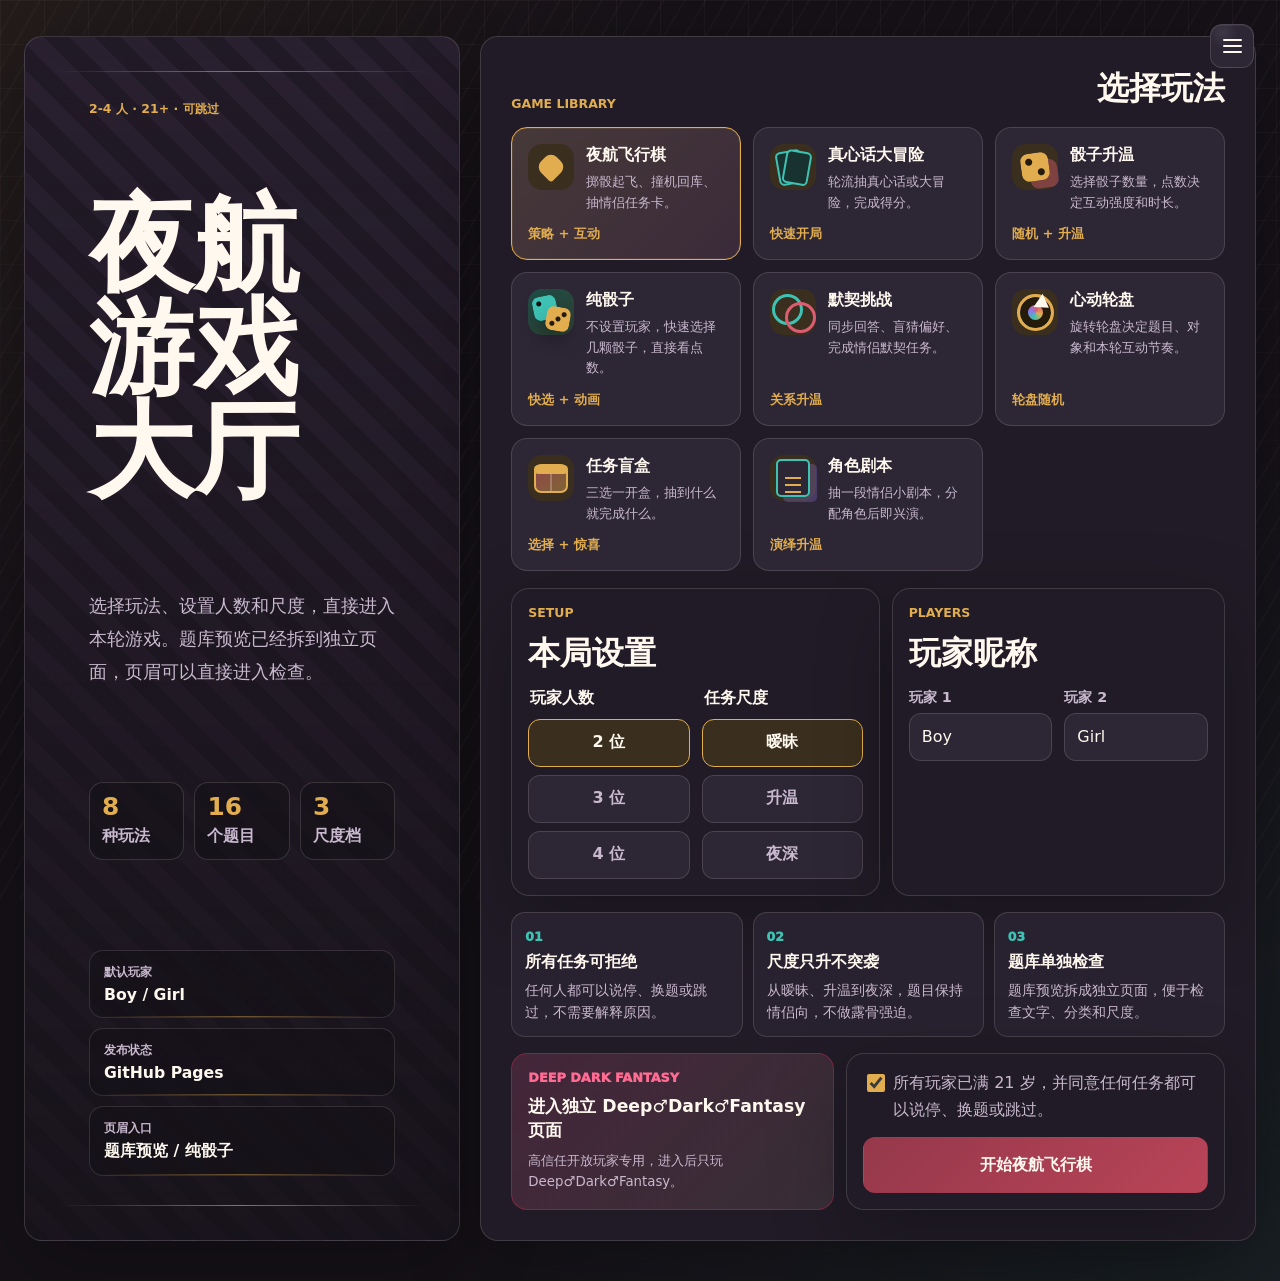
==== commit 7fc0f9f5: "1" ====
--- a/index.html
+++ b/index.html
@@ -6,7 +6,7 @@
     <title>夜航游戏局</title>
     <link rel="stylesheet" href="styles.css" />
   </head>
-  <body>
+  <body class="index-page">
     <div class="page-texture" aria-hidden="true"></div>
 
     <main class="app-shell">
--- a/styles.css
+++ b/styles.css
@@ -51,6 +51,15 @@
     var(--fantasy-deep);
 }
 
+body.ddf-dare-only {
+  background:
+    radial-gradient(circle at 14% 16%, rgba(77, 13, 112, 0.28), transparent 30%),
+    radial-gradient(circle at 82% 12%, rgba(68, 11, 92, 0.26), transparent 28%),
+    radial-gradient(circle at 52% 84%, rgba(24, 63, 52, 0.18), transparent 34%),
+    linear-gradient(135deg, rgba(69, 10, 57, 0.26), transparent 36%),
+    #020104;
+}
+
 body.fantasy-mode::after {
   content: "";
   position: fixed;
@@ -69,6 +78,58 @@
   pointer-events: none;
 }
 
+body.ddf-dare-only::before {
+  background:
+    linear-gradient(to bottom, rgba(2, 1, 4, 0.1), rgba(0, 0, 0, 0.88)),
+    repeating-linear-gradient(
+      90deg,
+      transparent 0,
+      transparent 74px,
+      rgba(0, 0, 0, 0.7) 74px,
+      rgba(0, 0, 0, 0.7) 83px,
+      rgba(108, 76, 116, 0.16) 83px,
+      rgba(108, 76, 116, 0.16) 85px,
+      transparent 85px,
+      transparent 148px
+    ),
+    repeating-linear-gradient(
+      0deg,
+      transparent 0,
+      transparent 126px,
+      rgba(0, 0, 0, 0.48) 126px,
+      rgba(0, 0, 0, 0.48) 133px,
+      transparent 133px,
+      transparent 248px
+    ),
+    repeating-linear-gradient(
+      132deg,
+      transparent 0,
+      transparent 34px,
+      rgba(118, 78, 130, 0.13) 34px,
+      rgba(118, 78, 130, 0.13) 38px,
+      transparent 38px,
+      transparent 76px
+    );
+  background-size: auto, auto, auto, 180px 180px;
+  mask-image: linear-gradient(to bottom, black, rgba(0, 0, 0, 0.92) 72%, transparent);
+  opacity: 0.78;
+  animation: dungeonDrift 28s linear infinite;
+}
+
+body.ddf-dare-only::after {
+  background:
+    radial-gradient(circle at 50% 20%, transparent 0 24%, rgba(0, 0, 0, 0.48) 56%, rgba(0, 0, 0, 0.82) 100%),
+    repeating-linear-gradient(
+      to bottom,
+      rgba(255, 255, 255, 0.03) 0,
+      rgba(255, 255, 255, 0.03) 1px,
+      transparent 1px,
+      transparent 6px
+    );
+  mix-blend-mode: multiply;
+  opacity: 0.82;
+}
+
 body::before {
   content: "";
   position: fixed;
@@ -107,14 +168,16 @@
   z-index: 30;
   overflow: hidden;
   background:
-    radial-gradient(circle at 18% 18%, rgba(192, 132, 252, 0.18), transparent 26%),
-    radial-gradient(circle at 82% 36%, rgba(217, 70, 239, 0.13), transparent 30%),
+    radial-gradient(circle at 18% 18%, rgba(147, 51, 234, 0.26), transparent 30%),
+    radial-gradient(circle at 82% 36%, rgba(190, 24, 93, 0.18), transparent 32%),
+    radial-gradient(circle at 8% 78%, rgba(52, 83, 68, 0.16), transparent 34%),
+    radial-gradient(circle at 52% 48%, rgba(76, 29, 149, 0.16), transparent 42%),
     repeating-linear-gradient(
       120deg,
       transparent 0,
       transparent 16px,
-      rgba(255, 248, 239, 0.025) 16px,
-      rgba(255, 248, 239, 0.025) 18px
+      rgba(255, 248, 239, 0.026) 16px,
+      rgba(255, 248, 239, 0.026) 18px
     );
   mix-blend-mode: screen;
   animation: textureDrift 22s linear infinite;
@@ -128,41 +191,149 @@
 }
 
 .ddf-dare-only .page-texture::before {
-  inset: -18% -14%;
+  inset: -26% -22%;
   z-index: 0;
   background:
-    radial-gradient(ellipse at 12% 28%, rgba(168, 85, 247, 0.5), transparent 42%),
-    radial-gradient(ellipse at 76% 18%, rgba(236, 72, 153, 0.28), transparent 36%),
-    radial-gradient(ellipse at 38% 68%, rgba(126, 34, 206, 0.44), transparent 48%),
-    radial-gradient(ellipse at 88% 82%, rgba(109, 40, 217, 0.34), transparent 44%),
-    radial-gradient(ellipse at 50% 44%, rgba(59, 7, 100, 0.34), transparent 58%);
-  filter: blur(42px);
+    radial-gradient(ellipse at 10% 24%, rgba(147, 51, 234, 0.78), transparent 42%),
+    radial-gradient(ellipse at 74% 16%, rgba(168, 85, 247, 0.5), transparent 38%),
+    radial-gradient(ellipse at 36% 70%, rgba(88, 28, 135, 0.78), transparent 50%),
+    radial-gradient(ellipse at 88% 82%, rgba(49, 46, 29, 0.44), transparent 44%),
+    radial-gradient(ellipse at 52% 46%, rgba(31, 15, 43, 0.82), transparent 60%),
+    radial-gradient(ellipse at 22% 88%, rgba(76, 29, 149, 0.64), transparent 46%);
+  filter: blur(72px);
   mix-blend-mode: screen;
-  opacity: 0.86;
+  opacity: 0.44;
   transform: translate3d(0, 0, 0) scale(1);
-  animation: ddfPageSmoke 18s ease-in-out infinite;
+  animation: ddfPageSmoke 12.5s ease-in-out infinite;
   will-change: transform, opacity;
 }
 
 .ddf-dare-only .page-texture::after {
-  top: -10vh;
+  content: "♂";
+  top: 4vh;
   left: 50%;
   z-index: 1;
-  width: min(58vw, 720px);
-  height: min(88vh, 860px);
-  background:
-    linear-gradient(180deg, rgba(255, 255, 255, 0.98), rgba(216, 180, 254, 0.78) 34%, rgba(168, 85, 247, 0.2) 62%, transparent),
-    linear-gradient(90deg, rgba(255, 255, 255, 0.28), transparent 18%, rgba(192, 132, 252, 0.3));
-  clip-path: polygon(45% 0, 58% 0, 48% 23%, 66% 23%, 44% 49%, 58% 49%, 28% 100%, 37% 60%, 21% 60%, 41% 33%, 30% 33%);
+  display: grid;
+  width: min(62vw, 760px);
+  aspect-ratio: 1;
+  place-items: center;
+  color: rgba(216, 180, 254, 0.12);
+  font-size: clamp(16rem, 42vw, 36rem);
+  font-weight: 1000;
+  line-height: 0.82;
+  text-shadow:
+    0 0 14px rgba(255, 255, 255, 0.18),
+    0 0 34px rgba(168, 85, 247, 0.38),
+    0 0 76px rgba(147, 51, 234, 0.32),
+    0 0 124px rgba(76, 29, 149, 0.28);
   filter:
-    drop-shadow(0 0 14px rgba(255, 255, 255, 0.9))
-    drop-shadow(0 0 28px rgba(216, 180, 254, 0.76))
-    drop-shadow(0 0 54px rgba(168, 85, 247, 0.56));
+    drop-shadow(0 0 10px rgba(255, 255, 255, 0.16))
+    drop-shadow(0 0 24px rgba(168, 85, 247, 0.34))
+    drop-shadow(0 0 52px rgba(76, 29, 149, 0.3));
   mix-blend-mode: screen;
+  opacity: 0.1;
+  transform: translate3d(-50%, 0, 0) rotate(-11deg) scale(0.94);
+  animation: ddfLightningFlash 5.8s steps(1, end) infinite;
+  will-change: opacity, transform;
+}
+
+.ddf-symbol-storm {
+  position: fixed;
+  inset: 0;
+  z-index: 1;
+  overflow: hidden;
+  pointer-events: none;
+  mix-blend-mode: screen;
+  contain: layout paint;
+}
+
+.ddf-symbol-storm span {
+  position: absolute;
+  top: var(--y);
+  left: var(--x);
+  display: grid;
+  width: 1em;
+  aspect-ratio: 1;
+  place-items: center;
+  color: rgba(216, 180, 254, 0.14);
+  font-size: var(--size);
+  font-weight: 1000;
+  line-height: 0.8;
   opacity: 0;
-  transform: translate3d(-8%, 0, 0) rotate(8deg) scale(0.98);
-  animation: ddfLightningFlash 8.6s steps(1, end) infinite;
+  text-shadow:
+    0 0 16px rgba(255, 255, 255, 0.2),
+    0 0 34px rgba(168, 85, 247, 0.44),
+    0 0 78px rgba(147, 51, 234, 0.34);
+  filter:
+    drop-shadow(0 0 12px rgba(255, 255, 255, 0.14))
+    drop-shadow(0 0 34px rgba(168, 85, 247, 0.34));
+  transform: translate3d(-50%, -50%, 0) rotate(var(--rotate)) scale(0.9);
+  animation: ddfSymbolStormFlash var(--duration) steps(1, end) infinite;
+  animation-delay: var(--delay);
   will-change: opacity, transform;
+}
+
+.ddf-symbol-storm span:nth-child(1) {
+  --x: 14vw;
+  --y: 18vh;
+  --size: clamp(5.8rem, 12vw, 12rem);
+  --rotate: -18deg;
+  --duration: 8.8s;
+  --delay: -1.2s;
+}
+
+.ddf-symbol-storm span:nth-child(2) {
+  --x: 83vw;
+  --y: 16vh;
+  --size: clamp(3.6rem, 8vw, 8rem);
+  --rotate: 16deg;
+  --duration: 10.6s;
+  --delay: -5.1s;
+}
+
+.ddf-symbol-storm span:nth-child(3) {
+  --x: 72vw;
+  --y: 46vh;
+  --size: clamp(8rem, 18vw, 18rem);
+  --rotate: -7deg;
+  --duration: 12.2s;
+  --delay: -3.6s;
+}
+
+.ddf-symbol-storm span:nth-child(4) {
+  --x: 20vw;
+  --y: 62vh;
+  --size: clamp(4.2rem, 10vw, 10rem);
+  --rotate: 22deg;
+  --duration: 9.6s;
+  --delay: -7.2s;
+}
+
+.ddf-symbol-storm span:nth-child(5) {
+  --x: 49vw;
+  --y: 78vh;
+  --size: clamp(6rem, 14vw, 14rem);
+  --rotate: 9deg;
+  --duration: 11.4s;
+  --delay: -2.4s;
+}
+
+.ddf-symbol-storm span:nth-child(6) {
+  --x: 91vw;
+  --y: 74vh;
+  --size: clamp(3rem, 7vw, 7rem);
+  --rotate: -24deg;
+  --duration: 7.8s;
+  --delay: -4.8s;
+}
+
+.ddf-symbol-storm span:nth-child(7) {
+  --x: 38vw;
+  --y: 31vh;
+  --size: clamp(2.8rem, 6vw, 6rem);
+  --rotate: 13deg;
+  --duration: 13.6s;
+  --delay: -9.5s;
 }
 
 button,
@@ -202,17 +373,17 @@
 }
 
 .site-header {
-  position: sticky;
-  top: 0;
-  z-index: 20;
-  display: grid;
-  grid-template-columns: minmax(0, 1fr) auto;
-  align-items: center;
-  gap: 16px;
-  min-height: 68px;
-  border-bottom: 1px solid var(--line);
-  background: color-mix(in srgb, var(--bg) 86%, transparent);
-  backdrop-filter: blur(16px);
+  position: fixed;
+  top: clamp(12px, 2vw, 24px);
+  right: clamp(12px, 2vw, 28px);
+  z-index: 80;
+  display: grid;
+  width: auto;
+  min-height: 0;
+  border: 0;
+  background: transparent;
+  backdrop-filter: none;
+  pointer-events: none;
 }
 
 .brand-mark,
@@ -222,7 +393,7 @@
 }
 
 .brand-mark {
-  display: inline-flex;
+  display: none;
   gap: 12px;
   align-items: center;
   min-width: 0;
@@ -265,6 +436,7 @@
     var(--surface-strong);
   color: var(--ink);
   box-shadow: inset 0 1px 0 rgba(255, 255, 255, 0.06);
+  pointer-events: auto;
   transition:
     border-color 180ms ease,
     background-color 180ms ease,
@@ -351,6 +523,10 @@
   transition: none;
 }
 
+.site-header.is-menu-open {
+  pointer-events: auto;
+}
+
 .site-header.is-menu-open .header-content,
 .site-header.is-menu-open #siteMenu {
   max-height: 420px !important;
@@ -447,6 +623,72 @@
 .fantasy-mode .site-header.is-menu-open .nav-toggle {
   border-color: rgba(255, 212, 107, 0.66);
   background: #3a2030;
+}
+
+.ddf-dare-only .site-header {
+  border: 0;
+  background: transparent;
+}
+
+.ddf-dare-only .brand-block,
+.ddf-dare-only .setup-form,
+.ddf-dare-only .bank-section,
+.ddf-dare-only .top-bar,
+.ddf-dare-only .side-panel,
+.ddf-dare-only .truth-stage,
+.ddf-dare-only .task-dialog form {
+  border-color: rgba(107, 33, 168, 0.36);
+  background:
+    radial-gradient(circle at 20% 8%, rgba(88, 28, 135, 0.14), transparent 32%),
+    radial-gradient(circle at 88% 90%, rgba(36, 76, 58, 0.08), transparent 34%),
+    repeating-linear-gradient(
+      90deg,
+      rgba(255, 255, 255, 0.018) 0,
+      rgba(255, 255, 255, 0.018) 1px,
+      transparent 1px,
+      transparent 36px
+    ),
+    linear-gradient(180deg, rgba(9, 5, 12, 0.98), rgba(3, 2, 5, 0.94));
+  box-shadow:
+    inset 0 0 0 1px rgba(255, 255, 255, 0.025),
+    inset 0 -36px 80px rgba(0, 0, 0, 0.34),
+    0 24px 100px rgba(0, 0, 0, 0.58),
+    0 0 38px rgba(76, 29, 149, 0.12);
+}
+
+.ddf-dare-only .game-card,
+.ddf-dare-only .name-input input,
+.ddf-dare-only .segmented span,
+.ddf-dare-only .consent-row,
+.ddf-dare-only .player-row,
+.ddf-dare-only .log-item {
+  border-color: rgba(116, 80, 128, 0.3);
+  background:
+    linear-gradient(135deg, rgba(22, 8, 28, 0.96), rgba(4, 3, 6, 0.92)),
+    #08050a;
+}
+
+.ddf-dare-only .game-card.is-active,
+.ddf-dare-only .segmented input:checked + span {
+  border-color: rgba(225, 173, 79, 0.62);
+  background:
+    radial-gradient(circle at 24% 18%, rgba(225, 173, 79, 0.16), transparent 28%),
+    linear-gradient(135deg, rgba(44, 32, 14, 0.96), rgba(5, 3, 6, 0.94));
+}
+
+.ddf-dare-only .primary-action {
+  background:
+    radial-gradient(circle at 28% 20%, rgba(255, 255, 255, 0.1), transparent 30%),
+    linear-gradient(135deg, #5e1028, #9f3147 58%, #4a0d30);
+  box-shadow:
+    inset 0 1px 0 rgba(255, 255, 255, 0.06),
+    0 18px 44px rgba(0, 0, 0, 0.34);
+}
+
+.ddf-dare-only .lede,
+.ddf-dare-only .name-input span,
+.ddf-dare-only .consent-row {
+  color: #bfaec8;
 }
 
 .setup-panel {
@@ -531,6 +773,27 @@
   overflow: hidden;
 }
 
+.ddf-dare-only .brand-block,
+.ddf-dare-only .bank-section {
+  border-color: rgba(107, 33, 168, 0.36);
+  background:
+    radial-gradient(circle at 20% 8%, rgba(88, 28, 135, 0.14), transparent 32%),
+    radial-gradient(circle at 88% 90%, rgba(36, 76, 58, 0.08), transparent 34%),
+    repeating-linear-gradient(
+      90deg,
+      rgba(255, 255, 255, 0.018) 0,
+      rgba(255, 255, 255, 0.018) 1px,
+      transparent 1px,
+      transparent 36px
+    ),
+    linear-gradient(180deg, rgba(9, 5, 12, 0.98), rgba(3, 2, 5, 0.94));
+  box-shadow:
+    inset 0 0 0 1px rgba(255, 255, 255, 0.025),
+    inset 0 -36px 80px rgba(0, 0, 0, 0.34),
+    0 24px 100px rgba(0, 0, 0, 0.58),
+    0 0 38px rgba(76, 29, 149, 0.12);
+}
+
 .ddf-panel {
   grid-template-columns: minmax(560px, 1.34fr) minmax(360px, 0.66fr);
   align-items: start;
@@ -745,16 +1008,16 @@
   height: 100%;
   object-fit: cover;
   opacity: 0;
-  filter: saturate(1.22) contrast(1.13);
+  filter: saturate(1.12) contrast(1.2) brightness(0.78);
   transform: translateZ(0) scale(1.018);
-  animation:
-    ddfPosterImageFlash 9.4s steps(1, end) infinite,
-    ddfPosterSlideFade 10s ease-in-out infinite;
+  transition: none;
+  animation: ddfPosterImageFlash 4.6s steps(1, end) infinite;
   will-change: filter, opacity, transform;
 }
 
-.ddf-poster-slide:nth-child(2) {
-  animation-delay: 0s, -5s;
+.ddf-poster-slide.is-active {
+  opacity: 1;
+  transform: translateZ(0) scale(1.018);
 }
 
 .ddf-hero-poster figcaption {
@@ -786,13 +1049,14 @@
 
 .ddf-title {
   position: relative;
-  max-width: min(100%, 9.4ch);
+  max-width: none;
   margin: 0;
   color: #fff7fb;
-  font-size: clamp(2.35rem, 4.1vw, 3.85rem);
+  font-size: clamp(2.1rem, 3.7vw, 3.6rem);
   font-weight: 1000;
   line-height: 0.9;
-  overflow-wrap: anywhere;
+  overflow-wrap: normal;
+  word-break: keep-all;
   text-shadow:
     4px 0 #ff00bf,
     -3px 0 #7c3aed,
@@ -817,6 +1081,7 @@
 
 .ddf-title span {
   display: block;
+  white-space: nowrap;
 }
 
 .ddf-title::after {
@@ -3957,51 +4222,122 @@
   }
 }
 
+@keyframes dungeonDrift {
+  0% {
+    background-position:
+      0 0,
+      0 0,
+      0 0,
+      0 0;
+  }
+  100% {
+    background-position:
+      0 0,
+      -148px 0,
+      0 248px,
+      180px 180px;
+  }
+}
+
 @keyframes ddfPageSmoke {
   0%,
   100% {
-    opacity: 0.48;
-    transform: translate3d(-2.5%, 1%, 0) scale(1);
-  }
-  36% {
-    opacity: 0.68;
-    transform: translate3d(2%, -1.5%, 0) scale(1.08);
-  }
-  68% {
-    opacity: 0.56;
-    transform: translate3d(-1%, -2%, 0) scale(1.04);
+    opacity: 0.42;
+    transform: translate3d(-4%, 2%, 0) scale(1.02);
+  }
+  18% {
+    opacity: 0.96;
+    transform: translate3d(1.5%, -1.5%, 0) scale(1.14);
+  }
+  34% {
+    opacity: 0.58;
+    transform: translate3d(3%, -2%, 0) scale(1.1);
+  }
+  48% {
+    opacity: 0.2;
+    transform: translate3d(1%, 1%, 0) scale(0.98);
+  }
+  64% {
+    opacity: 1;
+    transform: translate3d(-2%, -2.5%, 0) scale(1.17);
+  }
+  78% {
+    opacity: 0.34;
+    transform: translate3d(-3%, 1.5%, 0) scale(1.03);
+  }
+  90% {
+    opacity: 0.72;
+    transform: translate3d(2%, 0, 0) scale(1.08);
   }
 }
 
 @keyframes ddfLightningFlash {
   0%,
-  72%,
-  74%,
+  36%,
+  43%,
+  76%,
+  83%,
   100% {
+    opacity: 0.05;
+    transform: translate3d(-50%, 0, 0) rotate(-11deg) scale(0.94);
+  }
+  37% {
+    opacity: 0.56;
+    transform: translate3d(-50%, -1.5%, 0) rotate(-7deg) scale(1.03);
+  }
+  38% {
     opacity: 0.12;
-    transform: translate3d(-8%, 0, 0) rotate(8deg) scale(0.98);
-  }
-  72.4% {
-    opacity: 0.94;
-    transform: translate3d(-7%, 1%, 0) rotate(7deg) scale(1.01);
-  }
-  72.8% {
-    opacity: 0.16;
-  }
-  73.2% {
-    opacity: 0.78;
-    transform: translate3d(-5%, 0, 0) rotate(9deg) scale(1.02);
+  }
+  39% {
+    opacity: 0.42;
+    transform: translate3d(-50%, 0.8%, 0) rotate(-14deg) scale(0.99);
+  }
+  79% {
+    opacity: 0.62;
+    transform: translate3d(-50%, -1.2%, 0) rotate(-9deg) scale(1.04);
+  }
+  80% {
+    opacity: 0.14;
+  }
+  81% {
+    opacity: 0.48;
+    transform: translate3d(-50%, 1%, 0) rotate(-12deg) scale(1.01);
+  }
+}
+
+@keyframes ddfSymbolStormFlash {
+  0%,
+  54%,
+  62%,
+  100% {
+    opacity: 0;
+    transform: translate3d(-50%, -50%, 0) rotate(var(--rotate)) scale(0.86);
+  }
+  55% {
+    opacity: 0.34;
+    transform: translate3d(-50%, -52%, 0) rotate(calc(var(--rotate) + 3deg)) scale(1);
+  }
+  56% {
+    opacity: 0.08;
+  }
+  57% {
+    opacity: 0.48;
+    transform: translate3d(-50%, -49%, 0) rotate(calc(var(--rotate) - 4deg)) scale(1.08);
+  }
+  59% {
+    opacity: 0.18;
+    transform: translate3d(-50%, -50%, 0) rotate(var(--rotate)) scale(0.94);
   }
 }
 
 @keyframes ddfPosterSlideFade {
   0%,
-  43% {
+  29% {
     opacity: 1;
     transform: translateZ(0) scale(1.018);
   }
-  49%,
-  93% {
+  33%,
+  96% {
     opacity: 0;
     transform: translateZ(0) scale(1.045);
   }
@@ -4013,19 +4349,24 @@
 
 @keyframes ddfPosterImageFlash {
   0%,
-  84%,
-  86.4%,
+  25%,
+  30%,
+  60%,
+  66%,
   100% {
-    filter: saturate(1.22) contrast(1.13);
-  }
-  84.4% {
-    filter: saturate(1.75) contrast(1.46) brightness(1.42) hue-rotate(8deg);
-  }
-  84.9% {
-    filter: saturate(0.9) contrast(1.72) brightness(0.74);
-  }
-  85.4% {
-    filter: saturate(1.9) contrast(1.52) brightness(1.34);
+    filter: saturate(1.12) contrast(1.2) brightness(0.78);
+  }
+  26%,
+  61.2% {
+    filter: saturate(1.54) contrast(1.42) brightness(1.14) hue-rotate(8deg);
+  }
+  27%,
+  62.2% {
+    filter: saturate(0.7) contrast(1.7) brightness(0.48);
+  }
+  28%,
+  63.2% {
+    filter: saturate(1.68) contrast(1.48) brightness(1.08);
   }
 }
 
@@ -4254,7 +4595,7 @@
   }
 
   .ddf-title {
-    font-size: clamp(2.6rem, 7vw, 4.8rem);
+    font-size: clamp(2.3rem, 5.6vw, 4rem);
   }
 
   .ddf-panel .hero-metrics {
@@ -4285,17 +4626,19 @@
   }
 
   .site-header {
-    position: static;
+    position: fixed;
+    top: 12px;
+    right: 12px;
     display: grid;
-    grid-template-columns: minmax(0, 1fr) auto;
-    gap: 10px;
-    padding-bottom: 12px;
+    grid-template-columns: auto;
+    gap: 0;
+    padding-bottom: 0;
   }
 
   .header-content {
     right: 0;
-    left: 0;
-    width: 100%;
+    left: auto;
+    width: min(320px, calc(100vw - 24px));
     justify-items: stretch;
   }
 
@@ -4330,7 +4673,7 @@
   }
 
   .ddf-title {
-    font-size: clamp(2.35rem, 12vw, 3.45rem);
+    font-size: clamp(2rem, 10vw, 3rem);
   }
 
   .game-picker,
@@ -4448,6 +4791,305 @@
   .mini-choice-grid {
     grid-template-columns: 1fr;
   }
+
+  .index-page .app-shell {
+    padding: 12px 10px 24px;
+  }
+
+  body.index-page {
+    overflow-x: hidden;
+  }
+
+  .index-page .setup-panel {
+    display: flex;
+    flex-direction: column;
+    width: 100%;
+    max-width: 100%;
+    min-width: 0;
+    gap: 12px;
+    padding-top: 4px;
+    overflow: hidden;
+  }
+
+  .index-page .setup-form {
+    order: 1;
+    display: grid;
+    width: 100%;
+    max-width: 100%;
+    min-width: 0;
+    gap: 12px;
+    padding: 14px;
+    overflow: hidden;
+  }
+
+  .index-page .brand-block {
+    order: 2;
+    gap: 14px;
+    min-height: 0;
+    padding: 18px;
+  }
+
+  .index-page .brand-block .lede {
+    font-size: 0.95rem;
+    line-height: 1.65;
+  }
+
+  .index-page .brand-block .lobby-board {
+    display: none;
+  }
+
+  .index-page h1 {
+    font-size: clamp(2.1rem, 12vw, 3.1rem);
+    line-height: 0.95;
+  }
+
+  .index-page .form-heading {
+    display: grid;
+    gap: 4px;
+    justify-content: start;
+    align-items: start;
+  }
+
+  .index-page .form-heading h2 {
+    font-size: 1.22rem;
+  }
+
+  .index-page .game-picker {
+    width: 100%;
+    max-width: 100%;
+    min-width: 0;
+    gap: 8px;
+  }
+
+  .index-page .game-card {
+    grid-template-columns: 38px minmax(0, 1fr);
+    width: 100%;
+    max-width: 100%;
+    min-width: 0;
+    gap: 10px;
+    align-items: center;
+    min-height: 74px;
+    border-radius: 14px;
+    padding: 10px;
+  }
+
+  .index-page .game-card > span:not(.game-icon) {
+    min-width: 0;
+  }
+
+  .index-page .settings-dock,
+  .index-page .setup-grid,
+  .index-page .name-fields,
+  .index-page .rules-preview,
+  .index-page .launch-row {
+    width: 100%;
+    max-width: 100%;
+    min-width: 0;
+  }
+
+  .index-page .game-card .game-icon {
+    width: 38px;
+    border-radius: 12px;
+  }
+
+  .index-page .game-card strong {
+    margin-bottom: 2px;
+    font-size: 0.98rem;
+  }
+
+  .index-page .game-card small {
+    display: -webkit-box;
+    overflow: hidden;
+    font-size: 0.82rem;
+    line-height: 1.35;
+    -webkit-box-orient: vertical;
+    -webkit-line-clamp: 1;
+  }
+
+  .index-page .game-card b {
+    grid-column: 2;
+    align-self: start;
+    max-width: 100%;
+    font-size: 0.72rem;
+    line-height: 1.2;
+    text-align: left;
+  }
+
+  .index-page .setting-panel,
+  .index-page .launch-panel {
+    padding: 12px;
+  }
+
+  .index-page .setup-grid,
+  .index-page .name-fields,
+  .index-page .rules-preview,
+  .index-page .launch-row {
+    gap: 10px;
+  }
+
+  .index-page .segmented span,
+  .index-page .name-input input {
+    min-height: 46px;
+    border-radius: 12px;
+  }
+
+  .index-page .dice-options .segmented {
+    grid-template-columns: repeat(4, minmax(0, 1fr));
+  }
+
+  .index-page .rules-preview article {
+    padding: 12px;
+  }
+
+  .index-page .ddf-entry {
+    padding: 12px;
+  }
+
+  .index-page .ddf-entry small {
+    display: none;
+  }
+
+  .index-page .consent-row {
+    align-items: flex-start;
+    font-size: 0.88rem;
+    line-height: 1.45;
+  }
+
+  .index-page .start-action,
+  .index-page .primary-action,
+  .index-page .secondary-action {
+    min-height: 48px;
+  }
+
+  .index-page .game-view,
+  .index-page .truth-view,
+  .index-page .dice-view,
+  .index-page .quick-dice-view,
+  .index-page .sync-view,
+  .index-page .mini-view {
+    gap: 12px;
+    padding-top: 4px;
+  }
+
+  .index-page .top-bar {
+    gap: 10px;
+    padding: 12px;
+    border-radius: 16px;
+  }
+
+  .index-page .top-bar h2 {
+    font-size: clamp(1.5rem, 8vw, 2.2rem);
+    line-height: 1;
+  }
+
+  .index-page .top-actions {
+    display: grid;
+    grid-template-columns: 1fr 1fr;
+    gap: 8px;
+  }
+
+  .index-page .game-layout,
+  .index-page .truth-layout,
+  .index-page .dice-layout,
+  .index-page .quick-dice-layout,
+  .index-page .sync-layout,
+  .index-page .mini-layout {
+    gap: 12px;
+  }
+
+  .index-page .side-panel {
+    gap: 10px;
+    padding: 12px;
+    border-radius: 16px;
+  }
+
+  .index-page .turn-card {
+    min-height: 0;
+    gap: 5px;
+    padding: 12px;
+  }
+
+  .index-page .turn-card strong {
+    font-size: clamp(1.35rem, 7vw, 1.9rem);
+    line-height: 1.08;
+  }
+
+  .index-page .turn-card p {
+    line-height: 1.45;
+  }
+
+  .index-page .truth-controls {
+    grid-template-columns: 1fr;
+  }
+
+  .index-page .prompt-actions,
+  .index-page .dialog-actions {
+    gap: 8px;
+  }
+
+  .index-page .players-list {
+    gap: 6px;
+  }
+
+  .index-page .player-row {
+    min-height: 38px;
+    padding: 7px 9px;
+  }
+
+  .index-page .log-panel {
+    max-height: 260px;
+    overflow: hidden;
+  }
+
+  .index-page .log-list {
+    max-height: 176px;
+  }
+
+  .index-page .board-wrap,
+  .index-page .truth-stage,
+  .index-page .dice-stage,
+  .index-page .quick-dice-stage,
+  .index-page .mini-stage {
+    border-radius: 16px;
+  }
+
+  .index-page .truth-stage,
+  .index-page .dice-stage,
+  .index-page .mini-stage {
+    min-height: 380px;
+    padding: 14px;
+  }
+
+  .index-page .quick-dice-stage {
+    min-height: 500px;
+  }
+
+  .index-page .prompt-card {
+    padding: 18px;
+  }
+
+  .index-page .prompt-card h3 {
+    font-size: clamp(1.7rem, 9vw, 2.45rem);
+    line-height: 1.02;
+  }
+
+  .index-page .task-dialog form {
+    padding: 18px;
+  }
+
+  .index-page .page-texture {
+    animation-duration: 36s;
+  }
+
+  .index-page .brand-block::before,
+  .index-page .brand-block::after,
+  .index-page .game-card::after,
+  .index-page .quick-dice-stage::before,
+  .index-page .quick-dice-faces::before,
+  .index-page .quick-dice-faces::after {
+    animation-duration: 0.01ms;
+    animation-iteration-count: 1;
+  }
 }
 
 @media (prefers-reduced-motion: reduce) {
@@ -4459,4 +5101,8 @@
     animation-duration: 0.01ms !important;
     animation-iteration-count: 1 !important;
   }
-}
+
+  .ddf-symbol-storm {
+    display: none;
+  }
+}
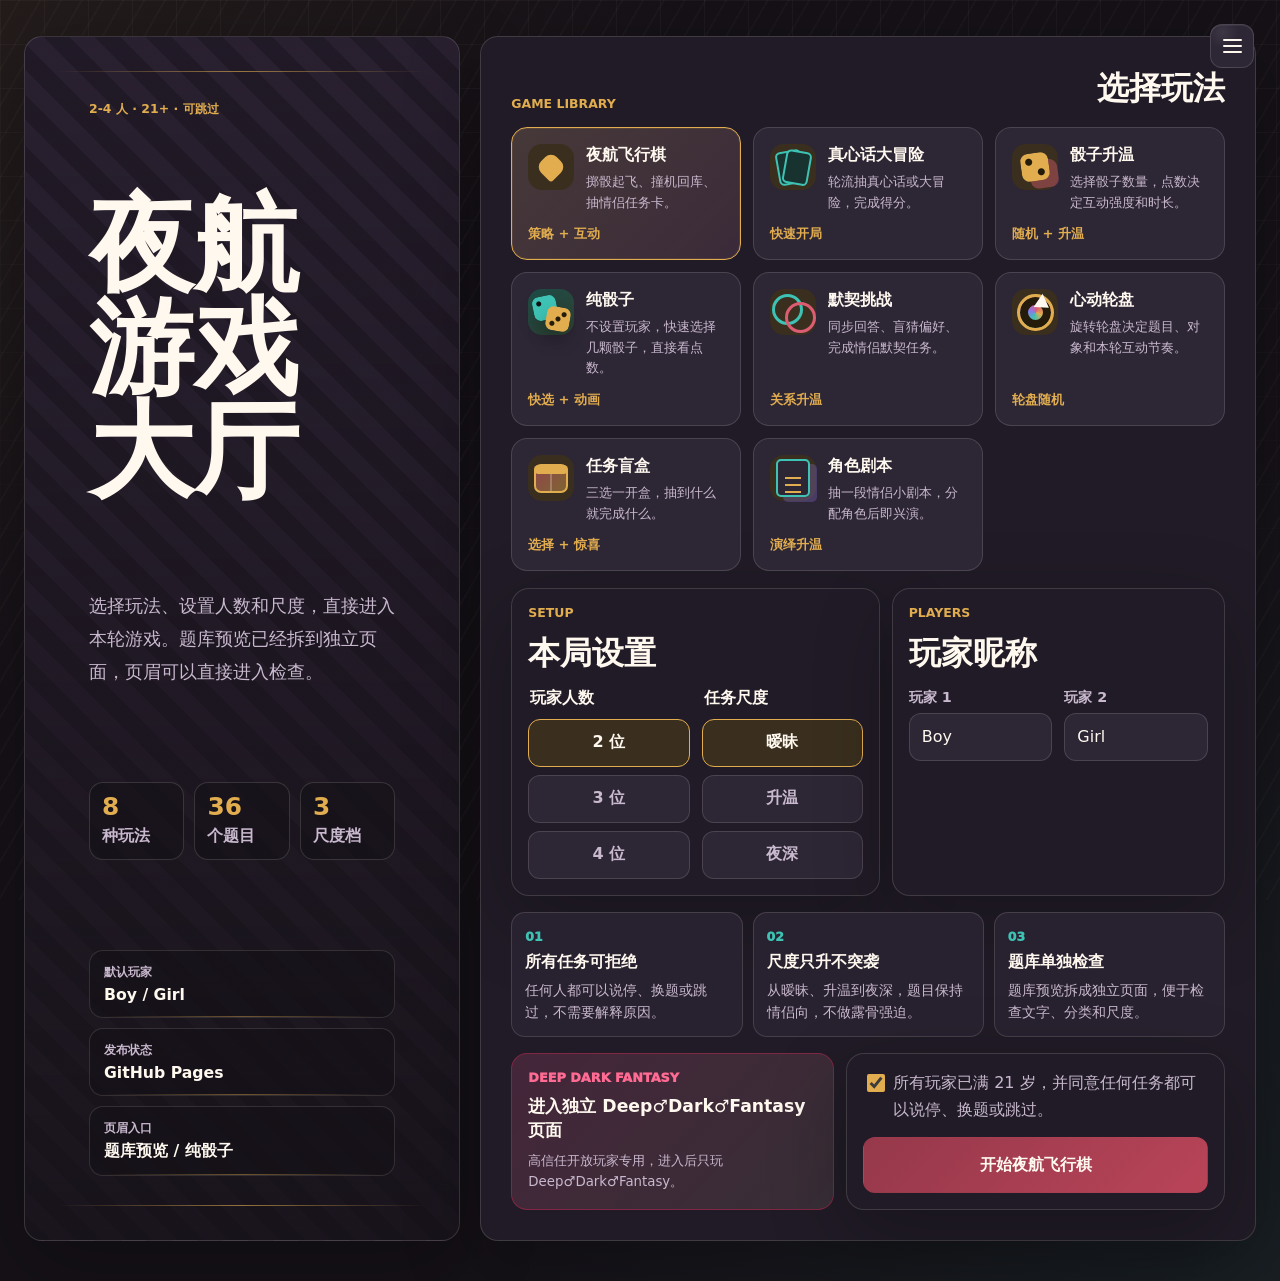
==== commit c749882d: "1" ====
--- a/index.html
+++ b/index.html
@@ -293,10 +293,16 @@
             <button class="secondary-action" id="restartButton" type="button">重新开局</button>
           </div>
         </header>
+        <div class="round-flow" id="flightFlow" aria-live="polite"></div>
+        <div class="action-cue" id="flightCue" aria-live="polite">
+          <span>下一步</span>
+          <strong>点击掷骰开始这一回合。</strong>
+        </div>
 
         <div class="game-layout">
           <aside class="side-panel" aria-label="玩家状态">
-            <div class="turn-card" id="turnCard">
+            <div class="turn-card has-turn-avatar" id="turnCard">
+              <span class="turn-avatar" id="flightTurnAvatar" aria-hidden="true"></span>
               <span class="status-label">当前玩家</span>
               <strong id="currentPlayerName">玩家 1</strong>
               <p id="turnHint">点击掷骰开始这一回合。</p>
@@ -333,10 +339,16 @@
             <button class="secondary-action" id="truthRestartButton" type="button">重新开局</button>
           </div>
         </header>
+        <div class="round-flow" id="truthFlow" aria-live="polite"></div>
+        <div class="action-cue" id="truthCue" aria-live="polite">
+          <span>下一步</span>
+          <strong>选择真心话、大冒险或随机抽卡。</strong>
+        </div>
 
         <div class="truth-layout">
           <aside class="side-panel" aria-label="当前玩家">
-            <div class="turn-card truth-turn" id="truthTurnCard">
+            <div class="turn-card truth-turn has-turn-avatar" id="truthTurnCard">
+              <span class="turn-avatar" id="truthTurnAvatar" aria-hidden="true"></span>
               <span class="status-label">轮到</span>
               <strong id="truthPlayerName">玩家 1</strong>
               <p id="truthHint">选择真心话、大冒险或随机抽卡。</p>
@@ -357,8 +369,16 @@
             <article class="prompt-card" id="promptCard">
               <p class="eyebrow" id="promptType">等待抽卡</p>
               <h3 id="promptTitle">选择一种卡牌</h3>
+              <div class="prompt-meta" id="promptMeta" aria-label="任务信息"></div>
               <p id="promptText">抽到的任务会显示在这里。完成后加 1 分，跳过会记录一次。</p>
             </article>
+            <div class="task-timer is-hidden" id="truthTimer" aria-live="polite">
+              <span>任务计时</span>
+              <strong data-timer-time>00:30</strong>
+              <div class="timer-track" aria-hidden="true"><i></i></div>
+              <button class="secondary-action" type="button" data-timer-command="toggle" data-timer-scope="truth">开始</button>
+              <button class="secondary-action" type="button" data-timer-command="add" data-timer-scope="truth" data-seconds="15">+15s</button>
+            </div>
             <div class="prompt-actions">
               <button class="secondary-action" id="skipPromptButton" type="button" disabled>跳过</button>
               <button class="primary-action" id="completePromptButton" type="button" disabled>完成</button>
@@ -383,10 +403,16 @@
             <button class="secondary-action" id="diceRestartButton" type="button">重新开局</button>
           </div>
         </header>
+        <div class="round-flow" id="diceFlow" aria-live="polite"></div>
+        <div class="action-cue" id="diceCue" aria-live="polite">
+          <span>下一步</span>
+          <strong>点击投骰，等待任务翻开。</strong>
+        </div>
 
         <div class="dice-layout">
           <aside class="side-panel" aria-label="骰子玩家">
-            <div class="turn-card dice-turn" id="diceTurnCard">
+            <div class="turn-card dice-turn has-turn-avatar" id="diceTurnCard">
+              <span class="turn-avatar" id="diceTurnAvatar" aria-hidden="true"></span>
               <span class="status-label">轮到</span>
               <strong id="dicePlayerName">玩家 1</strong>
               <p id="diceHint">点击投骰，点数会组合成升温任务。</p>
@@ -408,8 +434,16 @@
             <article class="prompt-card dice-prompt" id="dicePromptCard">
               <p class="eyebrow" id="dicePromptType">等待投骰</p>
               <h3 id="dicePromptTitle">选择骰子数量后开始</h3>
+              <div class="prompt-meta" id="dicePromptMeta" aria-label="骰子任务信息"></div>
               <p id="dicePromptText">骰子点数会决定升温等级、互动时长和本轮任务。</p>
             </article>
+            <div class="task-timer is-hidden" id="diceTimer" aria-live="polite">
+              <span>任务计时</span>
+              <strong data-timer-time>00:30</strong>
+              <div class="timer-track" aria-hidden="true"><i></i></div>
+              <button class="secondary-action" type="button" data-timer-command="toggle" data-timer-scope="dice">开始</button>
+              <button class="secondary-action" type="button" data-timer-command="add" data-timer-scope="dice" data-seconds="15">+15s</button>
+            </div>
             <div class="prompt-actions">
               <button class="secondary-action" id="skipDiceButton" type="button" disabled>跳过</button>
               <button class="primary-action" id="completeDiceButton" type="button" disabled>完成</button>
@@ -434,6 +468,11 @@
             <button class="secondary-action" id="quickDiceResetButton" type="button">清空记录</button>
           </div>
         </header>
+        <div class="round-flow" id="quickDiceFlow" aria-live="polite"></div>
+        <div class="action-cue" id="quickDiceCue" aria-live="polite">
+          <span>下一步</span>
+          <strong>选择骰子数量，然后投骰。</strong>
+        </div>
 
         <div class="quick-dice-layout">
           <section class="quick-dice-stage" aria-label="纯骰子结果">
@@ -499,10 +538,16 @@
             <button class="secondary-action" id="syncRestartButton" type="button">重新开局</button>
           </div>
         </header>
+        <div class="round-flow" id="syncFlow" aria-live="polite"></div>
+        <div class="action-cue" id="syncCue" aria-live="polite">
+          <span>下一步</span>
+          <strong>抽一个默契挑战。</strong>
+        </div>
 
         <div class="sync-layout">
           <aside class="side-panel" aria-label="默契玩家">
-            <div class="turn-card sync-turn" id="syncTurnCard">
+            <div class="turn-card sync-turn has-turn-avatar" id="syncTurnCard">
+              <span class="turn-avatar" id="syncTurnAvatar" aria-hidden="true"></span>
               <span class="status-label">轮到</span>
               <strong id="syncPlayerName">玩家 1</strong>
               <p id="syncHint">抽一个默契挑战，答对或完成得 1 分。</p>
@@ -521,8 +566,16 @@
             <article class="prompt-card" id="syncPromptCard">
               <p class="eyebrow" id="syncPromptType">等待挑战</p>
               <h3 id="syncPromptTitle">抽一个升温默契题</h3>
+              <div class="prompt-meta" id="syncPromptMeta" aria-label="默契挑战信息"></div>
               <p id="syncPromptText">同步回答、盲猜偏好或完成一个双方都舒服的小互动。</p>
             </article>
+            <div class="task-timer is-hidden" id="syncTimer" aria-live="polite">
+              <span>任务计时</span>
+              <strong data-timer-time>00:45</strong>
+              <div class="timer-track" aria-hidden="true"><i></i></div>
+              <button class="secondary-action" type="button" data-timer-command="toggle" data-timer-scope="sync">开始</button>
+              <button class="secondary-action" type="button" data-timer-command="add" data-timer-scope="sync" data-seconds="15">+15s</button>
+            </div>
             <div class="prompt-actions">
               <button class="secondary-action" id="skipSyncButton" type="button" disabled>跳过</button>
               <button class="primary-action" id="completeSyncButton" type="button" disabled>完成</button>
@@ -547,10 +600,16 @@
             <button class="secondary-action" id="miniRestartButton" type="button">重新开局</button>
           </div>
         </header>
+        <div class="round-flow" id="miniFlow" aria-live="polite"></div>
+        <div class="action-cue" id="miniCue" aria-live="polite">
+          <span>下一步</span>
+          <strong>开始本轮小游戏。</strong>
+        </div>
 
         <div class="mini-layout">
           <aside class="side-panel" aria-label="小游戏玩家">
-            <div class="turn-card mini-turn" id="miniTurnCard">
+            <div class="turn-card mini-turn has-turn-avatar" id="miniTurnCard">
+              <span class="turn-avatar" id="miniTurnAvatar" aria-hidden="true"></span>
               <span class="status-label">轮到</span>
               <strong id="miniPlayerName">玩家 1</strong>
               <p id="miniHint">抽取本轮小游戏题目，完成得 1 分。</p>
@@ -575,8 +634,16 @@
             <article class="prompt-card" id="miniPromptCard">
               <p class="eyebrow" id="miniPromptType">等待开始</p>
               <h3 id="miniPromptTitle">准备进入小游戏</h3>
+              <div class="prompt-meta" id="miniPromptMeta" aria-label="小游戏任务信息"></div>
               <p id="miniPromptText">根据玩法抽取轮盘、盲盒或角色剧本。</p>
             </article>
+            <div class="task-timer is-hidden" id="miniTimer" aria-live="polite">
+              <span>任务计时</span>
+              <strong data-timer-time>00:40</strong>
+              <div class="timer-track" aria-hidden="true"><i></i></div>
+              <button class="secondary-action" type="button" data-timer-command="toggle" data-timer-scope="mini">开始</button>
+              <button class="secondary-action" type="button" data-timer-command="add" data-timer-scope="mini" data-seconds="15">+15s</button>
+            </div>
             <div class="prompt-actions">
               <button class="secondary-action" id="skipMiniButton" type="button" disabled>跳过</button>
               <button class="primary-action" id="completeMiniButton" type="button" disabled>完成</button>
@@ -589,20 +656,39 @@
           </aside>
         </div>
       </section>
+
+      <div class="table-moment" id="tableMoment" aria-hidden="true"></div>
+      <div class="table-toast" id="tableToast" role="status" aria-live="polite" aria-atomic="true"></div>
     </main>
 
     <dialog class="task-dialog" id="taskDialog">
       <form method="dialog">
-        <p class="eyebrow" id="taskType">心动任务</p>
-        <h3 id="taskTitle">任务卡</h3>
-        <p id="taskText"></p>
-        <div class="dialog-actions">
-          <button class="secondary-action" id="skipTaskButton" value="skip" type="submit">跳过 / 换题</button>
-          <button class="primary-action" id="completeTaskButton" value="done" type="submit">完成</button>
+        <div class="task-dialog-head">
+          <div>
+            <p class="eyebrow" id="taskType">心动任务</p>
+            <h3 id="taskTitle">任务卡</h3>
+          </div>
+          <button class="secondary-action task-collapse-button" id="taskCollapseButton" type="button" aria-expanded="true" aria-controls="taskDialogBody">收起</button>
+        </div>
+        <div class="task-dialog-body" id="taskDialogBody">
+          <div class="prompt-meta" id="taskMeta" aria-label="飞行棋任务信息"></div>
+          <p id="taskText"></p>
+          <div class="task-timer is-hidden" id="flightTaskTimer" aria-live="polite">
+            <span>任务计时</span>
+            <strong data-timer-time>00:30</strong>
+            <div class="timer-track" aria-hidden="true"><i></i></div>
+            <button class="secondary-action" type="button" data-timer-command="toggle" data-timer-scope="flight">开始</button>
+            <button class="secondary-action" type="button" data-timer-command="add" data-timer-scope="flight" data-seconds="15">+15s</button>
+          </div>
+          <div class="dialog-actions">
+            <button class="secondary-action" id="skipTaskButton" value="skip" type="submit">跳过 / 换题</button>
+            <button class="primary-action" id="completeTaskButton" value="done" type="submit">完成</button>
+          </div>
         </div>
       </form>
     </dialog>
 
+    <script src="data/extra-decks.generated.js"></script>
     <script src="script.js"></script>
   </body>
 </html>
--- a/styles.css
+++ b/styles.css
@@ -386,6 +386,10 @@
   pointer-events: none;
 }
 
+body.is-playing .site-header {
+  display: none;
+}
+
 .brand-mark,
 .quick-nav a {
   color: var(--ink);
@@ -635,6 +639,7 @@
 .ddf-dare-only .bank-section,
 .ddf-dare-only .top-bar,
 .ddf-dare-only .side-panel,
+.ddf-dare-only .board-wrap,
 .ddf-dare-only .truth-stage,
 .ddf-dare-only .task-dialog form {
   border-color: rgba(107, 33, 168, 0.36);
@@ -1357,7 +1362,7 @@
 }
 
 .ddf-only-picker {
-  grid-template-columns: 1fr;
+  grid-template-columns: repeat(2, minmax(0, 1fr));
 }
 
 .ddf-panel .game-card {
@@ -1367,6 +1372,105 @@
   padding: 12px;
 }
 
+.ddf-panel .game-icon {
+  width: 52px;
+  border-radius: 16px;
+  isolation: isolate;
+  box-shadow:
+    inset 0 1px 0 rgba(255, 255, 255, 0.12),
+    inset 0 -18px 28px rgba(0, 0, 0, 0.26),
+    0 14px 34px rgba(0, 0, 0, 0.28);
+}
+
+.ddf-panel .wrestle-icon {
+  background:
+    radial-gradient(circle at 28% 18%, rgba(255, 255, 255, 0.26), transparent 25%),
+    radial-gradient(circle at 72% 82%, rgba(225, 173, 79, 0.26), transparent 34%),
+    linear-gradient(145deg, #5b164f, #1b0b24 66%, #08040d);
+  color: #ffd46b;
+  box-shadow:
+    inset 0 1px 0 rgba(255, 255, 255, 0.12),
+    inset 0 -18px 28px rgba(0, 0, 0, 0.28),
+    0 0 28px rgba(255, 0, 180, 0.2);
+}
+
+.ddf-panel .wrestle-icon::before {
+  content: "";
+  position: absolute;
+  z-index: 1;
+  width: 25px;
+  height: 32px;
+  border: 2px solid rgba(255, 212, 107, 0.88);
+  border-radius: 7px;
+  background:
+    linear-gradient(135deg, rgba(255, 255, 255, 0.16), transparent 42%),
+    rgba(66, 18, 72, 0.92);
+  box-shadow:
+    8px 5px 0 -2px rgba(255, 0, 180, 0.34),
+    0 0 18px rgba(255, 212, 107, 0.28);
+  transform: rotate(-13deg);
+}
+
+.ddf-panel .wrestle-icon::after {
+  content: "♂";
+  position: absolute;
+  z-index: 2;
+  right: 8px;
+  bottom: 4px;
+  border: 0;
+  color: #ff8ee3;
+  font-size: 1.35rem;
+  font-weight: 1000;
+  line-height: 1;
+  text-shadow:
+    0 0 10px rgba(255, 0, 180, 0.68),
+    0 0 18px rgba(255, 212, 107, 0.28);
+  transform: rotate(10deg);
+}
+
+.ddf-panel .flight-icon {
+  background:
+    radial-gradient(circle at 28% 18%, rgba(255, 255, 255, 0.26), transparent 24%),
+    linear-gradient(145deg, #4a3518, #1b1018 62%, #07040a);
+  box-shadow:
+    inset 0 1px 0 rgba(255, 255, 255, 0.12),
+    inset 0 -18px 28px rgba(0, 0, 0, 0.28),
+    0 0 26px rgba(225, 173, 79, 0.18);
+}
+
+.ddf-panel .flight-icon::before {
+  content: "";
+  width: 31px;
+  height: 31px;
+  border: 2px solid rgba(255, 212, 107, 0.88);
+  border-radius: 9px;
+  background:
+    radial-gradient(circle at 26% 26%, #ffd46b 0 3px, transparent 3.4px),
+    radial-gradient(circle at 74% 26%, #ffd46b 0 3px, transparent 3.4px),
+    radial-gradient(circle at 50% 50%, #ff8ee3 0 3px, transparent 3.4px),
+    radial-gradient(circle at 26% 74%, #ffd46b 0 3px, transparent 3.4px),
+    radial-gradient(circle at 74% 74%, #ffd46b 0 3px, transparent 3.4px),
+    linear-gradient(145deg, rgba(255, 255, 255, 0.16), transparent 40%),
+    #2b1424;
+  box-shadow:
+    0 0 18px rgba(225, 173, 79, 0.24),
+    inset 0 0 14px rgba(0, 0, 0, 0.24);
+  transform: rotate(12deg);
+}
+
+.ddf-panel .flight-icon::after {
+  content: "";
+  position: absolute;
+  right: 9px;
+  top: 9px;
+  width: 14px;
+  height: 14px;
+  border-top: 3px solid #ff8ee3;
+  border-right: 3px solid #ff8ee3;
+  transform: rotate(45deg);
+  filter: drop-shadow(0 0 8px rgba(255, 0, 180, 0.62));
+}
+
 .ddf-panel .game-card b {
   align-self: end;
 }
@@ -1385,11 +1489,80 @@
 }
 
 .ddf-panel .name-fields {
+  grid-template-columns: 1fr;
   gap: 10px;
 }
 
 .ddf-panel .name-input {
   gap: 5px;
+}
+
+.ddf-panel .name-input.has-avatar {
+  grid-template-columns: 44px minmax(0, 1fr);
+  align-items: center;
+}
+
+.ddf-panel .name-input.has-avatar .name-avatar {
+  grid-row: 1 / span 2;
+}
+
+.name-avatar,
+.player-avatar,
+.turn-avatar {
+  position: relative;
+  display: grid;
+  aspect-ratio: 1;
+  place-items: center;
+  border: 1px solid color-mix(in srgb, var(--player-color, var(--gold)) 70%, white);
+  background:
+    radial-gradient(circle at 50% 12%, rgba(255, 255, 255, 0.24), transparent 34%),
+    #100915;
+  overflow: hidden;
+}
+
+.name-avatar {
+  width: 44px;
+  border-radius: 12px;
+}
+
+.player-avatar {
+  width: 44px;
+  border-radius: 14px;
+  box-shadow: 0 0 0 0 rgba(225, 173, 79, 0);
+  transition:
+    border-color 180ms ease,
+    box-shadow 180ms ease,
+    transform 180ms ease;
+}
+
+.turn-avatar {
+  width: clamp(72px, 8vw, 104px);
+  border-radius: 18px;
+  color: color-mix(in srgb, var(--player-color, var(--gold)) 78%, white);
+  font-size: clamp(1.7rem, 4vw, 2.5rem);
+  font-weight: 1000;
+  text-transform: uppercase;
+  box-shadow:
+    0 0 0 3px color-mix(in srgb, var(--player-color, var(--gold)) 18%, transparent),
+    0 16px 34px rgba(0, 0, 0, 0.34),
+    0 0 34px color-mix(in srgb, var(--player-color, var(--gold)) 28%, transparent);
+}
+
+.turn-avatar.is-empty {
+  background:
+    radial-gradient(circle at 50% 18%, rgba(255, 255, 255, 0.22), transparent 34%),
+    radial-gradient(circle at 50% 70%, color-mix(in srgb, var(--player-color, var(--gold)) 26%, transparent), transparent 52%),
+    #100915;
+}
+
+.name-avatar img,
+.player-avatar img,
+.turn-avatar img {
+  width: 100%;
+  height: 100%;
+  object-fit: cover;
+  filter: saturate(1.12) contrast(1.08);
+  transform: translateZ(0) scale(1.02);
 }
 
 .ddf-panel .name-input span {
@@ -1422,6 +1595,393 @@
 .ddf-panel .start-action {
   min-height: 48px;
   font-size: 0.98rem;
+}
+
+.ddf-dare-only .turn-card {
+  align-items: start;
+  transition:
+    border-color 180ms ease,
+    transform 180ms ease,
+    box-shadow 180ms ease;
+}
+
+.ddf-dare-only .truth-turn,
+.ddf-dare-only #turnCard {
+  grid-template-columns: auto minmax(0, 1fr);
+  column-gap: 14px;
+}
+
+.ddf-dare-only .truth-turn .turn-avatar,
+.ddf-dare-only #turnCard .turn-avatar {
+  grid-row: 1 / span 3;
+}
+
+.ddf-dare-only .truth-turn .status-label,
+.ddf-dare-only #turnCard .status-label,
+.ddf-dare-only .truth-turn strong,
+.ddf-dare-only #turnCard strong,
+.ddf-dare-only .truth-turn p,
+.ddf-dare-only #turnCard p {
+  min-width: 0;
+}
+
+.ddf-dare-only .truth-layout {
+  grid-template-columns: minmax(260px, 0.72fr) minmax(440px, 1.34fr) minmax(260px, 0.82fr);
+}
+
+.ddf-dare-only .truth-stage {
+  min-height: 620px;
+}
+
+.ddf-dare-only .truth-stage,
+.ddf-dare-only .prompt-card,
+.ddf-dare-only .prompt-actions,
+.ddf-dare-only .ddf-dare-action,
+.ddf-dare-only .player-row,
+.ddf-dare-only .move-button,
+.ddf-dare-only .dice-button {
+  transition:
+    border-color 180ms ease,
+    background-color 180ms ease,
+    box-shadow 180ms ease,
+    transform 180ms ease,
+    opacity 180ms ease;
+}
+
+.ddf-dare-only .prompt-card.is-dealt {
+  transform: translateY(-2px) scale(1.01);
+}
+
+.ddf-dare-only .board-wrap {
+  position: relative;
+  isolation: isolate;
+  overflow: hidden;
+  padding: clamp(12px, 1.4vw, 18px);
+  border: 1px solid rgba(255, 0, 180, 0.18);
+  border-radius: 18px;
+  background:
+    radial-gradient(circle at 52% 46%, rgba(255, 0, 180, 0.13), transparent 34%),
+    radial-gradient(circle at 18% 18%, rgba(126, 34, 206, 0.14), transparent 32%),
+    repeating-linear-gradient(90deg, rgba(255, 255, 255, 0.024) 0 1px, transparent 1px 38px),
+    repeating-linear-gradient(0deg, rgba(255, 255, 255, 0.018) 0 1px, transparent 1px 42px),
+    linear-gradient(180deg, rgba(18, 7, 24, 0.98), rgba(4, 2, 7, 0.98));
+  box-shadow:
+    inset 0 0 34px rgba(0, 0, 0, 0.72),
+    0 24px 68px rgba(0, 0, 0, 0.42),
+    0 0 38px rgba(255, 0, 180, 0.1);
+}
+
+.ddf-dare-only .board-wrap::before,
+.ddf-dare-only .board-wrap::after {
+  content: "";
+  position: absolute;
+  pointer-events: none;
+}
+
+.ddf-dare-only .board-wrap::before {
+  inset: 6px;
+  z-index: 0;
+  border-radius: 16px;
+  background:
+    radial-gradient(circle at 28% 26%, rgba(198, 85, 255, 0.18), transparent 24%),
+    radial-gradient(circle at 72% 78%, rgba(255, 0, 180, 0.14), transparent 30%),
+    repeating-linear-gradient(132deg, transparent 0 26px, rgba(255, 255, 255, 0.035) 26px 28px, transparent 28px 56px);
+  filter: blur(0.2px);
+  opacity: 0.72;
+}
+
+.ddf-dare-only .board-wrap::after {
+  content: "♂";
+  right: clamp(16px, 3vw, 30px);
+  bottom: clamp(8px, 2vw, 22px);
+  z-index: 0;
+  color: rgba(255, 0, 180, 0.12);
+  font-size: clamp(4rem, 12vw, 9rem);
+  font-weight: 1000;
+  line-height: 1;
+  text-shadow:
+    0 0 28px rgba(255, 0, 180, 0.24),
+    0 0 60px rgba(126, 34, 206, 0.18);
+  transform: rotate(-14deg);
+  animation: ddfBoardGlyphPulse 5.8s ease-in-out infinite;
+}
+
+.ddf-dare-only .board {
+  border-color: rgba(168, 85, 247, 0.34);
+  z-index: 1;
+  background:
+    radial-gradient(circle at 50% 50%, rgba(225, 173, 79, 0.13), transparent 16%),
+    radial-gradient(circle at 50% 50%, rgba(88, 28, 135, 0.22), transparent 39%),
+    repeating-linear-gradient(90deg, rgba(255, 248, 239, 0.02) 0 1px, transparent 1px 9.09%),
+    repeating-linear-gradient(0deg, rgba(255, 248, 239, 0.018) 0 1px, transparent 1px 9.09%),
+    linear-gradient(135deg, rgba(31, 12, 40, 0.96), rgba(7, 3, 11, 0.98));
+  box-shadow:
+    inset 0 0 0 1px rgba(255, 0, 180, 0.12),
+    inset 0 0 44px rgba(0, 0, 0, 0.72),
+    0 0 0 1px rgba(225, 173, 79, 0.12),
+    0 0 48px rgba(147, 51, 234, 0.16);
+}
+
+.ddf-dare-only .cell {
+  border-color: rgba(68, 54, 78, 0.68);
+  background:
+    linear-gradient(135deg, rgba(68, 52, 82, 0.72), rgba(22, 11, 28, 0.84)),
+    var(--cell);
+  box-shadow:
+    inset 1px 1px 0 rgba(255, 255, 255, 0.035),
+    inset -1px -1px 0 rgba(0, 0, 0, 0.28);
+}
+
+.ddf-dare-only .cell.safe {
+  background:
+    radial-gradient(circle at 50% 50%, color-mix(in srgb, var(--cell-mark, var(--gold)) 46%, transparent), transparent 48%),
+    linear-gradient(135deg, rgba(90, 66, 106, 0.78), rgba(28, 14, 35, 0.94));
+}
+
+.ddf-dare-only .cell.start::after {
+  width: 42%;
+  background:
+    radial-gradient(circle at 36% 34%, #fff0b2, transparent 18%),
+    radial-gradient(circle at 50% 55%, var(--cell-mark, var(--gold)), rgba(255, 0, 180, 0.4) 68%, transparent 70%);
+  box-shadow:
+    0 0 10px color-mix(in srgb, var(--cell-mark, var(--gold)) 60%, transparent),
+    0 0 22px rgba(255, 0, 180, 0.18);
+}
+
+.ddf-dare-only .cell.event::after {
+  content: "♂";
+  display: grid;
+  width: 74%;
+  aspect-ratio: 1;
+  place-items: center;
+  border-radius: 999px;
+  border: 1px solid color-mix(in srgb, var(--cell-mark, var(--gold)) 58%, rgba(255, 255, 255, 0.14));
+  background:
+    radial-gradient(circle at 35% 25%, rgba(255, 255, 255, 0.36), transparent 22%),
+    radial-gradient(circle at 52% 54%, color-mix(in srgb, var(--cell-mark, var(--gold)) 54%, #120516), rgba(8, 3, 11, 0.92) 70%);
+  color: #fff5df;
+  font-size: clamp(0.52rem, 1.05vw, 0.82rem);
+  font-weight: 1000;
+  line-height: 1;
+  text-shadow:
+    0 0 8px color-mix(in srgb, var(--cell-mark, var(--gold)) 80%, transparent),
+    0 0 18px rgba(255, 0, 180, 0.32);
+  box-shadow:
+    inset 0 0 10px rgba(255, 255, 255, 0.08),
+    0 0 12px color-mix(in srgb, var(--cell-mark, var(--gold)) 48%, transparent),
+    0 0 24px rgba(255, 0, 180, 0.16);
+}
+
+.ddf-dare-only .cell.runway {
+  background:
+    linear-gradient(90deg, rgba(255, 0, 180, 0.1), transparent 20% 80%, rgba(225, 173, 79, 0.08)),
+    repeating-linear-gradient(90deg, transparent 0 12px, rgba(255, 255, 255, 0.045) 12px 13px),
+    rgba(48, 37, 58, 0.9);
+  box-shadow:
+    inset 0 0 18px rgba(255, 0, 180, 0.08),
+    inset 0 0 0 1px rgba(225, 173, 79, 0.05);
+}
+
+.ddf-dare-only .cell.finish {
+  position: relative;
+  overflow: hidden;
+  background:
+    radial-gradient(circle at 50% 45%, rgba(255, 223, 133, 0.2), transparent 24%),
+    radial-gradient(circle at 50% 50%, rgba(255, 0, 180, 0.18), transparent 58%),
+    linear-gradient(135deg, rgba(82, 31, 70, 0.98), rgba(19, 8, 18, 0.98));
+  box-shadow:
+    inset 0 0 0 1px rgba(255, 0, 180, 0.2),
+    inset 0 0 36px rgba(0, 0, 0, 0.58),
+    0 0 28px rgba(225, 173, 79, 0.14);
+}
+
+.ddf-dare-only .cell.finish::before {
+  content: "♂";
+  position: absolute;
+  inset: auto 0 -18% 0;
+  color: rgba(225, 173, 79, 0.16);
+  font-size: clamp(2.2rem, 6vw, 4.8rem);
+  font-weight: 1000;
+  line-height: 1;
+  text-align: center;
+  text-shadow: 0 0 24px rgba(255, 0, 180, 0.25);
+  transform: rotate(-16deg);
+}
+
+.ddf-dare-only .finish-label {
+  position: relative;
+  z-index: 1;
+  color: #ffd46b;
+  letter-spacing: 0;
+  text-shadow:
+    0 0 10px rgba(225, 173, 79, 0.34),
+    0 0 20px rgba(255, 0, 180, 0.2);
+}
+
+.ddf-dare-only .base {
+  overflow: hidden;
+  gap: clamp(4px, 0.7vw, 7px);
+  padding: clamp(24px, 2.3vw, 28px) clamp(8px, 1vw, 12px) clamp(8px, 1vw, 12px);
+  border-color: color-mix(in srgb, var(--base-color) 72%, rgba(255, 255, 255, 0.14));
+  background:
+    radial-gradient(circle at 50% 8%, color-mix(in srgb, var(--base-color) 22%, transparent), transparent 34%),
+    repeating-linear-gradient(90deg, rgba(255, 255, 255, 0.045) 0 1px, transparent 1px 18px),
+    linear-gradient(145deg, color-mix(in srgb, var(--base-color) 18%, rgba(33, 16, 39, 0.92)), rgba(9, 4, 12, 0.84));
+  box-shadow:
+    inset 0 0 0 1px rgba(255, 255, 255, 0.04),
+    inset 0 0 28px rgba(0, 0, 0, 0.48),
+    0 0 18px color-mix(in srgb, var(--base-color) 28%, transparent);
+}
+
+.ddf-dare-only .base::before {
+  z-index: 1;
+  color: #fff7ee;
+  text-shadow:
+    0 0 10px color-mix(in srgb, var(--base-color) 64%, transparent),
+    0 1px 0 rgba(0, 0, 0, 0.8);
+}
+
+.ddf-dare-only .base::after {
+  content: "♂";
+  position: absolute;
+  right: 8px;
+  bottom: -6px;
+  color: color-mix(in srgb, var(--base-color) 30%, transparent);
+  font-size: clamp(2rem, 4.4vw, 3.8rem);
+  font-weight: 1000;
+  line-height: 1;
+  text-shadow: 0 0 16px color-mix(in srgb, var(--base-color) 38%, transparent);
+  transform: rotate(-18deg);
+}
+
+.ddf-dare-only .plane {
+  width: clamp(32px, 4.1vw, 44px);
+  height: clamp(28px, 3.7vw, 38px);
+  border: 0;
+  border-radius: 999px;
+  background:
+    radial-gradient(ellipse at 50% 72%, color-mix(in srgb, var(--plane-color) 42%, transparent), transparent 62%),
+    radial-gradient(ellipse at 50% 50%, rgba(255, 255, 255, 0.16), transparent 34%),
+    rgba(7, 3, 10, 0.72);
+  color: #160915;
+  transform: none;
+  box-shadow:
+    0 7px 12px rgba(0, 0, 0, 0.46),
+    0 0 16px color-mix(in srgb, var(--plane-color) 46%, transparent),
+    0 0 0 1px color-mix(in srgb, var(--plane-color) 46%, rgba(255, 255, 255, 0.16));
+}
+
+.ddf-dare-only .plane::before {
+  content: "";
+  position: absolute;
+  inset: 2px 4px 4px;
+  z-index: 1;
+  background:
+    linear-gradient(180deg, rgba(255, 255, 255, 0.56), transparent 20%),
+    linear-gradient(135deg, color-mix(in srgb, var(--plane-color) 88%, #fff2ba), var(--plane-color) 62%, color-mix(in srgb, var(--plane-color) 74%, #0b0610));
+  clip-path: polygon(
+    50% 0%,
+    61% 30%,
+    94% 42%,
+    98% 58%,
+    61% 55%,
+    61% 76%,
+    78% 88%,
+    78% 100%,
+    50% 88%,
+    22% 100%,
+    22% 88%,
+    39% 76%,
+    39% 55%,
+    2% 58%,
+    6% 42%,
+    39% 30%
+  );
+  filter:
+    drop-shadow(0 2px 0 rgba(0, 0, 0, 0.38))
+    drop-shadow(0 0 8px color-mix(in srgb, var(--plane-color) 58%, transparent));
+}
+
+.ddf-dare-only .plane::after {
+  content: "";
+  position: absolute;
+  top: 7px;
+  left: 50%;
+  z-index: 2;
+  width: clamp(5px, 0.7vw, 8px);
+  height: clamp(8px, 1vw, 12px);
+  border-radius: 999px;
+  background:
+    linear-gradient(180deg, rgba(255, 255, 255, 0.82), rgba(255, 212, 107, 0.52) 54%, rgba(255, 0, 180, 0.22));
+  box-shadow:
+    0 0 8px rgba(255, 248, 239, 0.42),
+    0 0 12px rgba(255, 0, 180, 0.26);
+  transform: translateX(-50%);
+}
+
+.ddf-dare-only .plane span {
+  position: absolute;
+  right: -4px;
+  bottom: -4px;
+  z-index: 3;
+  display: grid;
+  width: clamp(15px, 1.7vw, 19px);
+  aspect-ratio: 1;
+  place-items: center;
+  border: 1px solid color-mix(in srgb, var(--plane-color) 70%, #fff7ee);
+  border-radius: 999px;
+  background: rgba(8, 3, 11, 0.94);
+  color: #fff7ee;
+  font-size: clamp(0.56rem, 0.86vw, 0.72rem);
+  line-height: 1;
+  transform: none;
+  text-shadow:
+    0 0 8px color-mix(in srgb, var(--plane-color) 70%, transparent),
+    0 1px 0 rgba(0, 0, 0, 0.8);
+  box-shadow:
+    0 0 10px color-mix(in srgb, var(--plane-color) 40%, transparent),
+    0 2px 5px rgba(0, 0, 0, 0.44);
+}
+
+.ddf-dare-only .base .plane {
+  width: clamp(28px, 3.2vw, 36px);
+  height: clamp(25px, 3vw, 32px);
+}
+
+.ddf-dare-only .base .plane span {
+  width: clamp(13px, 1.45vw, 16px);
+  font-size: clamp(0.48rem, 0.76vw, 0.62rem);
+}
+
+.ddf-dare-only .plane.is-movable {
+  border-color: #ffd46b;
+  animation: ddfPlaneReady 920ms ease-in-out infinite;
+  box-shadow:
+    0 0 0 4px rgba(255, 212, 107, 0.18),
+    0 9px 14px rgba(0, 0, 0, 0.48),
+    0 0 24px color-mix(in srgb, var(--plane-color) 72%, rgba(255, 0, 180, 0.26)),
+    0 0 34px rgba(255, 212, 107, 0.14);
+}
+
+.ddf-dare-only .stack {
+  inset: 4px;
+}
+
+.ddf-dare-only .stack .plane {
+  width: clamp(21px, 2.9vw, 30px);
+  height: clamp(20px, 2.6vw, 27px);
+}
+
+.ddf-dare-only .stack .plane span {
+  right: -5px;
+  bottom: -5px;
+  width: clamp(12px, 1.4vw, 16px);
+  font-size: clamp(0.48rem, 0.72vw, 0.62rem);
+}
+
+.ddf-dare-only .move-button:hover:not(:disabled),
+.ddf-dare-only .ddf-dare-action:hover:not(:disabled) {
+  transform: translateY(-2px);
 }
 
 .game-card {
@@ -2082,6 +2642,26 @@
   border-color: var(--gold);
 }
 
+.game-view .primary-action,
+.game-view .secondary-action,
+.truth-view .primary-action,
+.truth-view .secondary-action,
+.dice-view .primary-action,
+.dice-view .secondary-action,
+.quick-dice-view .primary-action,
+.quick-dice-view .secondary-action,
+.sync-view .primary-action,
+.sync-view .secondary-action,
+.mini-view .primary-action,
+.mini-view .secondary-action,
+.task-dialog .primary-action,
+.task-dialog .secondary-action {
+  min-width: 0;
+  line-height: 1.18;
+  overflow-wrap: anywhere;
+  text-align: center;
+}
+
 .action-alt {
   background: linear-gradient(135deg, #1b7069, var(--teal));
   color: #071512;
@@ -2252,10 +2832,51 @@
 .quick-dice-view,
 .sync-view,
 .mini-view {
+  --active-player: var(--gold);
+  position: relative;
+  isolation: isolate;
   display: grid;
   gap: 16px;
   padding-top: 18px;
   animation: panelEnter 420ms ease both;
+}
+
+.game-view::before,
+.truth-view::before,
+.dice-view::before,
+.quick-dice-view::before,
+.sync-view::before,
+.mini-view::before {
+  content: "";
+  position: absolute;
+  inset: -8px;
+  z-index: -1;
+  border-radius: 28px;
+  background:
+    radial-gradient(circle at 14% 0, color-mix(in srgb, var(--active-player) 22%, transparent), transparent 32%),
+    radial-gradient(circle at 88% 14%, rgba(61, 194, 180, 0.08), transparent 34%),
+    linear-gradient(180deg, rgba(255, 248, 239, 0.025), transparent 44%);
+  opacity: 0.72;
+  pointer-events: none;
+}
+
+.game-view[data-phase="choose"]::before,
+.truth-view[data-phase="prompt"]::before,
+.dice-view[data-phase="prompt"]::before,
+.sync-view[data-phase="prompt"]::before,
+.mini-view[data-phase="prompt"]::before,
+.mini-view[data-phase="choice"]::before {
+  opacity: 0.96;
+  background:
+    radial-gradient(circle at 14% 0, color-mix(in srgb, var(--active-player) 30%, transparent), transparent 34%),
+    radial-gradient(circle at 82% 12%, rgba(225, 173, 79, 0.14), transparent 32%),
+    linear-gradient(180deg, rgba(255, 248, 239, 0.035), transparent 46%);
+}
+
+.dice-view[data-phase="rolling"]::before,
+.quick-dice-view[data-phase="rolling"]::before,
+.mini-view[data-phase="rolling"]::before {
+  animation: surfacePulse 900ms ease-in-out infinite;
 }
 
 .top-bar {
@@ -2264,11 +2885,168 @@
   align-items: center;
   gap: 14px;
   padding: 16px 18px;
+  border: 1px solid color-mix(in srgb, var(--active-player) 22%, var(--line));
+  border-radius: 18px;
+  background:
+    radial-gradient(circle at 10% 0, color-mix(in srgb, var(--active-player) 12%, transparent), transparent 34%),
+    color-mix(in srgb, var(--surface) 92%, black);
+  box-shadow:
+    inset 0 1px 0 rgba(255, 255, 255, 0.045),
+    0 18px 42px rgba(0, 0, 0, 0.18);
 }
 
 .top-actions {
   display: flex;
+  flex-wrap: wrap;
+  justify-content: flex-end;
   gap: 10px;
+}
+
+.top-bar > div:first-child {
+  min-width: 0;
+}
+
+.top-bar h2,
+.top-bar .eyebrow {
+  overflow-wrap: anywhere;
+}
+
+.round-flow {
+  display: grid;
+  grid-template-columns: repeat(4, minmax(0, 1fr));
+  gap: 10px;
+}
+
+.round-flow span {
+  position: relative;
+  overflow: hidden;
+  display: grid;
+  min-width: 0;
+  min-height: 56px;
+  border: 1px solid rgba(255, 248, 239, 0.12);
+  border-radius: 14px;
+  background:
+    radial-gradient(circle at 12% 18%, rgba(255, 248, 239, 0.08), transparent 28%),
+    color-mix(in srgb, var(--surface) 86%, black);
+  padding: 10px 12px;
+}
+
+.round-flow span::after {
+  content: "";
+  position: absolute;
+  inset: auto 12px 0;
+  height: 1px;
+  background: linear-gradient(90deg, transparent, rgba(225, 173, 79, 0.46), transparent);
+  opacity: 0.6;
+}
+
+.round-flow span[data-tone="active"] {
+  border-color: color-mix(in srgb, var(--gold) 62%, var(--line));
+  background:
+    radial-gradient(circle at 12% 18%, rgba(225, 173, 79, 0.16), transparent 30%),
+    color-mix(in srgb, var(--surface) 88%, black);
+}
+
+.round-flow span[data-tone="ready"] {
+  border-color: color-mix(in srgb, var(--active-player) 34%, var(--line));
+}
+
+.round-flow span[data-tone="success"] {
+  border-color: color-mix(in srgb, var(--teal) 58%, var(--line));
+}
+
+.round-flow span[data-tone="skip"] {
+  border-color: color-mix(in srgb, var(--rose) 54%, var(--line));
+}
+
+.round-flow small,
+.round-flow strong {
+  display: block;
+  min-width: 0;
+  overflow: hidden;
+  text-overflow: ellipsis;
+  white-space: nowrap;
+}
+
+.round-flow small {
+  color: var(--muted);
+  font-size: 0.72rem;
+  font-weight: 1000;
+  text-transform: uppercase;
+}
+
+.round-flow strong {
+  margin-top: 4px;
+  color: var(--ink);
+  font-size: 1rem;
+  line-height: 1.08;
+}
+
+.action-cue {
+  position: relative;
+  overflow: hidden;
+  display: grid;
+  grid-template-columns: auto minmax(0, 1fr);
+  gap: 12px;
+  align-items: center;
+  min-height: 58px;
+  border: 1px solid color-mix(in srgb, var(--active-player) 34%, var(--line));
+  border-radius: 16px;
+  background:
+    linear-gradient(90deg, color-mix(in srgb, var(--active-player) 14%, transparent), transparent 58%),
+    color-mix(in srgb, var(--surface) 92%, black);
+  padding: 12px 14px;
+  box-shadow:
+    inset 0 1px 0 rgba(255, 255, 255, 0.05),
+    0 14px 30px rgba(0, 0, 0, 0.14);
+}
+
+.action-cue::after {
+  content: "";
+  position: absolute;
+  inset: 0;
+  background: linear-gradient(
+    100deg,
+    transparent 0 38%,
+    color-mix(in srgb, var(--active-player) 16%, transparent) 50%,
+    transparent 62% 100%
+  );
+  background-size: 230% 100%;
+  background-position: -160% 0;
+  opacity: 0;
+  pointer-events: none;
+}
+
+.action-cue[data-tone="active"] {
+  border-color: color-mix(in srgb, var(--active-player) 58%, var(--line));
+}
+
+.action-cue[data-tone="active"]::after {
+  opacity: 1;
+  animation: cueSweep 1800ms ease-in-out infinite;
+}
+
+.action-cue span {
+  display: grid;
+  min-height: 30px;
+  place-items: center;
+  border: 1px solid color-mix(in srgb, var(--active-player) 42%, transparent);
+  border-radius: 999px;
+  background: color-mix(in srgb, var(--active-player) 12%, transparent);
+  color: color-mix(in srgb, var(--active-player) 78%, white);
+  padding: 5px 10px;
+  font-size: 0.74rem;
+  font-weight: 1000;
+  line-height: 1;
+  white-space: nowrap;
+}
+
+.action-cue strong {
+  min-width: 0;
+  color: var(--ink);
+  font-size: clamp(0.96rem, 1.5vw, 1.1rem);
+  line-height: 1.35;
+  overflow-wrap: anywhere;
 }
 
 .game-layout,
@@ -2303,10 +3081,17 @@
 .side-panel {
   display: grid;
   gap: 14px;
+  border: 1px solid color-mix(in srgb, var(--active-player) 16%, var(--line));
+  border-radius: 18px;
+  background:
+    linear-gradient(180deg, rgba(255, 248, 239, 0.03), transparent),
+    color-mix(in srgb, var(--surface) 94%, black);
   padding: 16px;
 }
 
 .turn-card {
+  position: relative;
+  overflow: hidden;
   display: grid;
   gap: 8px;
   min-height: 130px;
@@ -2316,14 +3101,46 @@
   padding: 14px;
 }
 
+.turn-card::before {
+  content: "";
+  position: absolute;
+  inset: 0;
+  background:
+    radial-gradient(circle at 12% 18%, color-mix(in srgb, var(--active-player) 18%, transparent), transparent 36%),
+    linear-gradient(135deg, rgba(255, 248, 239, 0.04), transparent 42%);
+  opacity: 0.76;
+  pointer-events: none;
+}
+
+.turn-card > * {
+  position: relative;
+  z-index: 1;
+}
+
+.turn-card.has-turn-avatar {
+  grid-template-columns: auto minmax(0, 1fr);
+  align-items: center;
+  border: 1px solid color-mix(in srgb, var(--active-player) 44%, var(--line));
+  box-shadow:
+    inset 0 0 0 1px color-mix(in srgb, var(--active-player) 10%, transparent),
+    0 16px 34px rgba(0, 0, 0, 0.16);
+}
+
+.turn-card.has-turn-avatar .turn-avatar {
+  grid-row: 1 / span 3;
+}
+
 .turn-card strong {
   font-size: 1.45rem;
+  min-width: 0;
+  overflow-wrap: anywhere;
 }
 
 .turn-card p {
   margin: 0;
   color: var(--muted);
   line-height: 1.55;
+  overflow-wrap: anywhere;
 }
 
 .truth-turn {
@@ -2460,9 +3277,34 @@
   text-align: left;
 }
 
+.move-button > span:last-child {
+  min-width: 0;
+  overflow-wrap: anywhere;
+}
+
 .move-button:hover {
   transform: translateX(3px);
   border-color: var(--gold);
+}
+
+[data-recommended="true"] {
+  position: relative;
+  border-color: color-mix(in srgb, var(--active-player, var(--gold)) 74%, white) !important;
+  box-shadow:
+    0 0 0 3px color-mix(in srgb, var(--active-player, var(--gold)) 14%, transparent),
+    0 16px 34px rgba(0, 0, 0, 0.18),
+    0 0 30px color-mix(in srgb, var(--active-player, var(--gold)) 16%, transparent);
+}
+
+[data-recommended="true"]::before {
+  content: "";
+  position: absolute;
+  inset: 4px;
+  border: 1px solid color-mix(in srgb, var(--active-player, var(--gold)) 34%, transparent);
+  border-radius: inherit;
+  opacity: 0.74;
+  pointer-events: none;
+  animation: recommendPulse 1500ms ease-in-out infinite;
 }
 
 .mini-plane {
@@ -2477,6 +3319,11 @@
 }
 
 .board-wrap {
+  border: 1px solid color-mix(in srgb, var(--active-player) 18%, var(--line));
+  border-radius: 18px;
+  background:
+    radial-gradient(circle at 50% 0, color-mix(in srgb, var(--active-player) 12%, transparent), transparent 30%),
+    color-mix(in srgb, var(--surface) 94%, black);
   padding: 14px;
 }
 
@@ -2503,10 +3350,30 @@
   min-height: 0;
   border: 1px solid #241d2b;
   background: var(--cell);
+  isolation: isolate;
+  overflow: hidden;
+  transition:
+    border-color 180ms ease,
+    background-color 180ms ease,
+    box-shadow 180ms ease,
+    filter 180ms ease;
 }
 
 .cell.safe {
   background: var(--safe);
+}
+
+.cell[data-tile-label]::before {
+  content: attr(data-tile-label);
+  position: absolute;
+  right: 3px;
+  bottom: 2px;
+  z-index: 0;
+  color: rgba(255, 248, 239, 0.2);
+  font-size: clamp(0.38rem, 0.72vw, 0.56rem);
+  font-weight: 1000;
+  line-height: 1;
+  pointer-events: none;
 }
 
 .cell.start::after,
@@ -2516,6 +3383,55 @@
   aspect-ratio: 1;
   border-radius: 999px;
   background: var(--cell-mark, var(--gold));
+}
+
+.cell.is-move-origin,
+.base.is-move-origin {
+  border-color: color-mix(in srgb, var(--target-color, var(--active-player)) 70%, white);
+  box-shadow:
+    inset 0 0 0 1px color-mix(in srgb, var(--target-color, var(--active-player)) 28%, transparent),
+    0 0 18px color-mix(in srgb, var(--target-color, var(--active-player)) 14%, transparent);
+}
+
+.cell.is-move-origin::before {
+  color: color-mix(in srgb, var(--target-color, var(--active-player)) 68%, white);
+  opacity: 0.74;
+}
+
+.cell.is-move-target {
+  z-index: 2;
+  border-color: color-mix(in srgb, var(--target-color, var(--active-player)) 82%, white);
+  background:
+    radial-gradient(circle at 50% 50%, color-mix(in srgb, var(--target-color, var(--active-player)) 36%, transparent), transparent 56%),
+    var(--cell);
+  box-shadow:
+    inset 0 0 0 1px color-mix(in srgb, var(--target-color, var(--active-player)) 34%, transparent),
+    0 0 0 2px color-mix(in srgb, var(--target-color, var(--active-player)) 18%, transparent),
+    0 0 22px color-mix(in srgb, var(--target-color, var(--active-player)) 28%, transparent);
+  animation: targetPing 1500ms ease-in-out infinite;
+}
+
+.cell.is-move-target::after,
+.ddf-dare-only .cell.is-move-target::after {
+  content: attr(data-target-label);
+  display: grid;
+  width: 50%;
+  max-width: 28px;
+  aspect-ratio: 1;
+  place-items: center;
+  border: 1px solid rgba(255, 248, 239, 0.64);
+  border-radius: 999px;
+  background:
+    radial-gradient(circle at 38% 25%, rgba(255, 255, 255, 0.36), transparent 24%),
+    color-mix(in srgb, var(--target-color, var(--active-player)) 88%, #130f16);
+  color: #100d14;
+  font-size: clamp(0.58rem, 1.1vw, 0.8rem);
+  font-weight: 1000;
+}
+
+.cell.is-recent-move {
+  border-color: color-mix(in srgb, var(--target-color, var(--active-player)) 62%, var(--line));
+  animation: recentCellPulse 1500ms ease-out both;
 }
 
 .cell.runway {
@@ -2610,6 +3526,15 @@
   animation: selectablePulse 1200ms ease-in-out infinite;
 }
 
+.plane.is-last-moved {
+  z-index: 6;
+  border-color: color-mix(in srgb, var(--plane-color) 68%, white);
+  box-shadow:
+    0 0 0 3px color-mix(in srgb, var(--plane-color) 22%, transparent),
+    0 0 20px color-mix(in srgb, var(--plane-color) 32%, transparent);
+  animation: lastPlanePop 820ms cubic-bezier(0.16, 0.92, 0.28, 1.18) both;
+}
+
 .plane.finished {
   opacity: 0.9;
 }
@@ -2634,6 +3559,11 @@
   display: grid;
   gap: 16px;
   min-height: 520px;
+  border: 1px solid color-mix(in srgb, var(--active-player) 18%, var(--line));
+  border-radius: 18px;
+  background:
+    radial-gradient(circle at 20% 10%, color-mix(in srgb, var(--active-player) 12%, transparent), transparent 34%),
+    color-mix(in srgb, var(--surface) 94%, black);
   padding: clamp(18px, 4vw, 34px);
   overflow: hidden;
 }
@@ -2739,6 +3669,11 @@
   display: grid;
   gap: 16px;
   min-height: 520px;
+  border: 1px solid color-mix(in srgb, var(--active-player) 18%, var(--line));
+  border-radius: 18px;
+  background:
+    radial-gradient(circle at 50% 8%, color-mix(in srgb, var(--active-player) 12%, transparent), transparent 34%),
+    color-mix(in srgb, var(--surface) 94%, black);
   padding: clamp(18px, 4vw, 34px);
   overflow: hidden;
 }
@@ -2919,6 +3854,11 @@
   display: grid;
   gap: 18px;
   min-height: 620px;
+  border: 1px solid color-mix(in srgb, var(--active-player) 18%, var(--line));
+  border-radius: 18px;
+  background:
+    radial-gradient(circle at 50% 8%, color-mix(in srgb, var(--active-player) 12%, transparent), transparent 34%),
+    color-mix(in srgb, var(--surface) 94%, black);
   padding: clamp(20px, 4vw, 42px);
   overflow: hidden;
 }
@@ -3291,6 +4231,11 @@
   display: grid;
   gap: 16px;
   min-height: 520px;
+  border: 1px solid color-mix(in srgb, var(--active-player) 18%, var(--line));
+  border-radius: 18px;
+  background:
+    radial-gradient(circle at 20% 10%, color-mix(in srgb, var(--active-player) 12%, transparent), transparent 34%),
+    color-mix(in srgb, var(--surface) 94%, black);
   padding: clamp(18px, 4vw, 34px);
   overflow: hidden;
 }
@@ -3468,17 +4413,86 @@
 }
 
 .prompt-card {
+  --card-tone: var(--gold);
+  position: relative;
+  overflow: hidden;
   align-self: center;
   display: grid;
   gap: 10px;
   min-height: 300px;
-  border: 1px solid color-mix(in srgb, var(--gold) 52%, var(--line));
+  border: 1px solid color-mix(in srgb, var(--card-tone) 52%, var(--line));
   border-radius: 22px;
   background:
-    linear-gradient(140deg, rgba(225, 173, 79, 0.13), rgba(220, 93, 114, 0.08)),
+    radial-gradient(circle at 18% 8%, color-mix(in srgb, var(--card-tone) 18%, transparent), transparent 32%),
+    linear-gradient(140deg, color-mix(in srgb, var(--card-tone) 13%, transparent), rgba(220, 93, 114, 0.08)),
     var(--surface-strong);
   padding: clamp(22px, 5vw, 44px);
   transform-origin: center;
+  box-shadow:
+    inset 0 1px 0 rgba(255, 255, 255, 0.055),
+    0 18px 44px rgba(0, 0, 0, 0.16);
+  transition:
+    border-color 180ms ease,
+    box-shadow 180ms ease,
+    filter 180ms ease;
+}
+
+.prompt-card::after {
+  content: "";
+  position: absolute;
+  inset: 0;
+  background: linear-gradient(
+    100deg,
+    transparent 0 38%,
+    color-mix(in srgb, var(--card-tone) 18%, transparent) 50%,
+    transparent 62% 100%
+  );
+  background-size: 230% 100%;
+  background-position: -160% 0;
+  opacity: 0;
+  pointer-events: none;
+}
+
+.prompt-card > * {
+  position: relative;
+  z-index: 1;
+  min-width: 0;
+}
+
+.prompt-card[data-card-tone="truth"] {
+  --card-tone: var(--teal);
+}
+
+.prompt-card[data-card-tone="dare"],
+.prompt-card[data-card-tone="sync"] {
+  --card-tone: var(--rose);
+}
+
+.prompt-card[data-card-tone="dice"],
+.prompt-card[data-card-tone="rolling"] {
+  --card-tone: var(--gold);
+}
+
+.prompt-card[data-card-tone="wheel"],
+.prompt-card[data-card-tone="story"] {
+  --card-tone: var(--violet);
+}
+
+.prompt-card[data-card-tone="box"] {
+  --card-tone: var(--gold);
+}
+
+.prompt-card.has-live-prompt {
+  border-color: color-mix(in srgb, var(--card-tone) 72%, white);
+  box-shadow:
+    inset 0 1px 0 rgba(255, 255, 255, 0.08),
+    0 20px 52px rgba(0, 0, 0, 0.22),
+    0 0 34px color-mix(in srgb, var(--card-tone) 18%, transparent);
+}
+
+.prompt-card.has-live-prompt::after {
+  opacity: 1;
+  animation: cardGlowSweep 2200ms ease-in-out infinite;
 }
 
 .prompt-card.is-dealt {
@@ -3490,6 +4504,59 @@
   color: var(--muted);
   font-size: clamp(1.05rem, 2.2vw, 1.28rem);
   line-height: 1.8;
+  overflow-wrap: anywhere;
+}
+
+.prompt-card h3 {
+  overflow-wrap: anywhere;
+}
+
+.prompt-meta {
+  display: flex;
+  flex-wrap: wrap;
+  gap: 8px;
+  min-height: 31px;
+  align-items: center;
+}
+
+.prompt-meta.is-empty {
+  display: none;
+}
+
+.prompt-meta span {
+  display: inline-grid;
+  min-height: 31px;
+  place-items: center;
+  border: 1px solid color-mix(in srgb, var(--card-tone, var(--active-player, var(--gold))) 38%, transparent);
+  border-radius: 999px;
+  background:
+    radial-gradient(circle at 28% 18%, rgba(255, 255, 255, 0.12), transparent 24%),
+    color-mix(in srgb, var(--card-tone, var(--active-player, var(--gold))) 10%, transparent);
+  color: color-mix(in srgb, var(--card-tone, var(--active-player, var(--gold))) 74%, white);
+  padding: 5px 10px;
+  font-size: 0.76rem;
+  font-weight: 1000;
+  line-height: 1;
+  overflow-wrap: anywhere;
+  text-align: center;
+}
+
+.prompt-meta span[data-tone="success"] {
+  border-color: color-mix(in srgb, var(--teal) 52%, transparent);
+  background: color-mix(in srgb, var(--teal) 10%, transparent);
+  color: color-mix(in srgb, var(--teal) 72%, white);
+}
+
+.prompt-meta span[data-tone="skip"] {
+  border-color: color-mix(in srgb, var(--rose) 52%, transparent);
+  background: color-mix(in srgb, var(--rose) 10%, transparent);
+  color: color-mix(in srgb, var(--rose) 72%, white);
+}
+
+.prompt-meta span[data-tone="ready"] {
+  border-color: color-mix(in srgb, var(--violet) 46%, transparent);
+  background: color-mix(in srgb, var(--violet) 9%, transparent);
+  color: color-mix(in srgb, var(--violet) 70%, white);
 }
 
 .prompt-copy {
@@ -3532,6 +4599,103 @@
     0 2px 0 rgba(0, 0, 0, 0.34);
 }
 
+.task-timer {
+  --timer-progress: 100%;
+  position: relative;
+  overflow: hidden;
+  display: grid;
+  grid-template-columns: auto auto minmax(120px, 1fr) auto auto;
+  gap: 10px;
+  align-items: center;
+  border: 1px solid color-mix(in srgb, var(--card-tone, var(--active-player, var(--gold))) 42%, var(--line));
+  border-radius: 16px;
+  background:
+    radial-gradient(circle at 14% 0, color-mix(in srgb, var(--card-tone, var(--active-player, var(--gold))) 16%, transparent), transparent 34%),
+    color-mix(in srgb, var(--surface) 92%, black);
+  padding: 10px;
+  box-shadow:
+    inset 0 1px 0 rgba(255, 255, 255, 0.055),
+    0 16px 32px rgba(0, 0, 0, 0.14);
+}
+
+.task-timer::before {
+  content: "";
+  position: absolute;
+  inset: 0;
+  background: linear-gradient(
+    100deg,
+    transparent 0 38%,
+    color-mix(in srgb, var(--card-tone, var(--gold)) 16%, transparent) 50%,
+    transparent 62% 100%
+  );
+  background-size: 230% 100%;
+  background-position: -160% 0;
+  opacity: 0;
+  pointer-events: none;
+}
+
+.task-timer[data-state="running"]::before {
+  opacity: 1;
+  animation: timerSweep 1800ms ease-in-out infinite;
+}
+
+.task-timer[data-state="done"] {
+  border-color: color-mix(in srgb, var(--rose) 68%, white);
+  box-shadow:
+    inset 0 1px 0 rgba(255, 255, 255, 0.08),
+    0 0 0 3px rgba(220, 93, 114, 0.1),
+    0 16px 32px rgba(0, 0, 0, 0.18);
+}
+
+.task-timer > * {
+  position: relative;
+  z-index: 1;
+}
+
+.task-timer span {
+  color: var(--muted);
+  font-size: 0.76rem;
+  font-weight: 1000;
+  text-transform: uppercase;
+  white-space: nowrap;
+}
+
+.task-timer strong {
+  color: color-mix(in srgb, var(--card-tone, var(--gold)) 72%, white);
+  font-size: clamp(1.15rem, 2vw, 1.45rem);
+  font-variant-numeric: tabular-nums;
+  line-height: 1;
+}
+
+.timer-track {
+  height: 9px;
+  overflow: hidden;
+  border-radius: 999px;
+  background: rgba(255, 248, 239, 0.08);
+}
+
+.timer-track i {
+  display: block;
+  width: var(--timer-progress);
+  height: 100%;
+  border-radius: inherit;
+  background:
+    linear-gradient(90deg, color-mix(in srgb, var(--card-tone, var(--gold)) 42%, white), var(--card-tone, var(--gold)));
+  box-shadow: 0 0 18px color-mix(in srgb, var(--card-tone, var(--gold)) 36%, transparent);
+  transition: width 240ms linear;
+}
+
+.task-timer[data-state="done"] .timer-track i {
+  background: linear-gradient(90deg, #ffb0bc, var(--rose));
+  box-shadow: 0 0 18px rgba(220, 93, 114, 0.34);
+}
+
+.task-timer .secondary-action {
+  min-height: 38px;
+  padding: 8px 10px;
+  white-space: nowrap;
+}
+
 .prompt-actions,
 .truth-controls {
   display: grid;
@@ -3569,9 +4733,52 @@
   gap: 8px;
 }
 
+.leader-summary {
+  display: grid;
+  grid-template-columns: repeat(3, minmax(0, 1fr));
+  gap: 8px;
+  border: 1px solid color-mix(in srgb, var(--active-player, var(--gold)) 24%, var(--line));
+  border-radius: 14px;
+  background:
+    radial-gradient(circle at 12% 0, color-mix(in srgb, var(--active-player, var(--gold)) 12%, transparent), transparent 32%),
+    color-mix(in srgb, var(--surface) 92%, black);
+  padding: 10px;
+}
+
+.leader-summary span {
+  display: grid;
+  min-width: 0;
+  gap: 3px;
+  border-radius: 10px;
+  background: rgba(255, 248, 239, 0.035);
+  padding: 8px;
+}
+
+.leader-summary small {
+  color: var(--muted);
+  font-size: 0.68rem;
+  font-weight: 1000;
+  line-height: 1;
+  text-transform: uppercase;
+}
+
+.leader-summary strong {
+  min-width: 0;
+  color: var(--ink);
+  font-size: 0.92rem;
+  font-weight: 1000;
+  line-height: 1.15;
+  overflow: hidden;
+  text-overflow: ellipsis;
+  white-space: nowrap;
+}
+
 .player-row {
+  position: relative;
+  overflow: hidden;
   display: grid;
   grid-template-columns: 12px minmax(0, 1fr) auto;
+  grid-template-rows: auto 4px;
   gap: 10px;
   align-items: center;
   min-height: 44px;
@@ -3581,6 +4788,97 @@
   padding: 8px 10px;
 }
 
+.player-row::before {
+  content: "";
+  position: absolute;
+  inset: 0;
+  background: linear-gradient(90deg, color-mix(in srgb, var(--player-color, var(--active-player, var(--gold))) 16%, transparent), transparent 56%);
+  opacity: 0;
+  pointer-events: none;
+}
+
+.player-row > * {
+  position: relative;
+  z-index: 1;
+}
+
+.player-row.is-current {
+  border-color: color-mix(in srgb, var(--player-color, var(--active-player, var(--gold))) 72%, var(--line));
+  box-shadow:
+    inset 0 0 0 1px color-mix(in srgb, var(--player-color, var(--active-player, var(--gold))) 12%, transparent),
+    0 0 0 3px color-mix(in srgb, var(--player-color, var(--active-player, var(--gold))) 8%, transparent),
+    0 12px 26px rgba(0, 0, 0, 0.16);
+}
+
+.player-row.is-current::before {
+  opacity: 1;
+}
+
+.player-row.is-current .player-name {
+  color: var(--ink);
+}
+
+.player-row.has-feedback {
+  animation: playerFeedbackPop 520ms cubic-bezier(0.16, 0.92, 0.28, 1.16) both;
+}
+
+.player-row.is-leading {
+  grid-template-columns: 12px minmax(0, 1fr) auto auto;
+  border-color: color-mix(in srgb, var(--gold) 68%, var(--player-color));
+  box-shadow:
+    inset 0 0 0 1px rgba(255, 216, 128, 0.12),
+    0 0 0 3px color-mix(in srgb, var(--gold) 10%, transparent),
+    0 12px 28px rgba(0, 0, 0, 0.18);
+}
+
+.player-row.is-leading::after {
+  content: "领先";
+  position: relative;
+  z-index: 1;
+  grid-column: 4;
+  grid-row: 1;
+  justify-self: end;
+  border: 1px solid rgba(255, 216, 128, 0.46);
+  border-radius: 999px;
+  background:
+    radial-gradient(circle at 35% 20%, rgba(255, 255, 255, 0.2), transparent 26%),
+    rgba(61, 42, 12, 0.78);
+  color: #ffd46b;
+  padding: 3px 7px;
+  font-size: 0.66rem;
+  font-weight: 1000;
+  line-height: 1;
+  box-shadow: 0 0 16px rgba(225, 173, 79, 0.16);
+}
+
+.player-row.has-avatar {
+  grid-template-columns: 44px minmax(0, 1fr) auto;
+  min-height: 58px;
+}
+
+.player-row.has-avatar.is-leading {
+  grid-template-columns: 44px minmax(0, 1fr) auto auto;
+}
+
+.player-row.has-avatar .player-avatar {
+  grid-row: 1 / span 2;
+}
+
+.ddf-dare-only .player-row.is-current {
+  border-color: color-mix(in srgb, var(--gold) 72%, white);
+  box-shadow:
+    inset 0 0 0 1px rgba(225, 173, 79, 0.14),
+    0 0 0 3px rgba(225, 173, 79, 0.08);
+}
+
+.ddf-dare-only .player-row.is-current .player-avatar {
+  border-color: color-mix(in srgb, var(--gold) 82%, white);
+  box-shadow:
+    0 0 0 3px rgba(225, 173, 79, 0.16),
+    0 0 28px rgba(255, 0, 180, 0.22);
+  transform: translateY(-1px) scale(1.04);
+}
+
 .player-color {
   width: 12px;
   aspect-ratio: 1;
@@ -3589,6 +4887,9 @@
 }
 
 .player-name {
+  display: inline-flex;
+  gap: 7px;
+  align-items: center;
   overflow: hidden;
   color: var(--ink);
   font-weight: 1000;
@@ -3596,10 +4897,117 @@
   white-space: nowrap;
 }
 
+.player-rank {
+  display: inline-grid;
+  min-width: 30px;
+  height: 22px;
+  place-items: center;
+  border: 1px solid color-mix(in srgb, var(--player-color) 52%, var(--line));
+  border-radius: 999px;
+  background: color-mix(in srgb, var(--player-color) 14%, transparent);
+  color: color-mix(in srgb, var(--player-color) 72%, white);
+  font-size: 0.72rem;
+  font-weight: 1000;
+  line-height: 1;
+  flex: 0 0 auto;
+}
+
+.player-row.is-leading .player-rank {
+  border-color: rgba(255, 216, 128, 0.6);
+  background:
+    radial-gradient(circle at 40% 20%, rgba(255, 255, 255, 0.22), transparent 26%),
+    color-mix(in srgb, var(--gold) 22%, transparent);
+  color: #ffd46b;
+}
+
 .player-score {
   color: var(--muted);
   font-size: 0.86rem;
   font-weight: 900;
+  padding-right: 0;
+  max-width: 13ch;
+  overflow-wrap: anywhere;
+  text-align: right;
+}
+
+.player-row.is-leading .player-score {
+  padding-right: 0;
+}
+
+.player-feedback {
+  grid-column: 2 / -1;
+  justify-self: start;
+  display: inline-grid;
+  min-height: 24px;
+  place-items: center;
+  border: 1px solid color-mix(in srgb, var(--player-color) 48%, transparent);
+  border-radius: 999px;
+  background:
+    radial-gradient(circle at 28% 18%, rgba(255, 255, 255, 0.18), transparent 24%),
+    color-mix(in srgb, var(--player-color) 14%, transparent);
+  color: color-mix(in srgb, var(--player-color) 78%, white);
+  padding: 3px 9px;
+  font-size: 0.72rem;
+  font-weight: 1000;
+  line-height: 1;
+  white-space: nowrap;
+}
+
+.player-row[data-feedback-tone="success"] .player-feedback {
+  border-color: color-mix(in srgb, var(--teal) 58%, transparent);
+  background: color-mix(in srgb, var(--teal) 13%, transparent);
+  color: color-mix(in srgb, var(--teal) 72%, white);
+}
+
+.player-row[data-feedback-tone="skip"] .player-feedback {
+  border-color: color-mix(in srgb, var(--rose) 58%, transparent);
+  background: color-mix(in srgb, var(--rose) 13%, transparent);
+  color: color-mix(in srgb, var(--rose) 72%, white);
+}
+
+.player-progress {
+  grid-column: 1 / -1;
+  display: block;
+  height: 4px;
+  overflow: hidden;
+  border-radius: 999px;
+  background: rgba(255, 248, 239, 0.08);
+}
+
+.player-row.has-avatar .player-progress {
+  grid-column: 2 / -1;
+}
+
+.player-progress i {
+  display: block;
+  width: var(--player-progress, 0%);
+  height: 100%;
+  border-radius: inherit;
+  background:
+    linear-gradient(90deg, color-mix(in srgb, var(--player-color) 58%, white), var(--player-color));
+  box-shadow: 0 0 12px color-mix(in srgb, var(--player-color) 38%, transparent);
+  transition: width 260ms ease;
+}
+
+.game-view .primary-action:not(:disabled),
+.truth-view .primary-action:not(:disabled),
+.dice-view .primary-action:not(:disabled),
+.quick-dice-view .primary-action:not(:disabled),
+.sync-view .primary-action:not(:disabled),
+.mini-view .primary-action:not(:disabled) {
+  box-shadow:
+    0 14px 34px rgba(0, 0, 0, 0.18),
+    0 0 0 1px color-mix(in srgb, var(--active-player) 18%, transparent),
+    0 0 28px color-mix(in srgb, var(--active-player) 12%, transparent);
+}
+
+.game-view .primary-action:not(:disabled):hover,
+.truth-view .primary-action:not(:disabled):hover,
+.dice-view .primary-action:not(:disabled):hover,
+.quick-dice-view .primary-action:not(:disabled):hover,
+.sync-view .primary-action:not(:disabled):hover,
+.mini-view .primary-action:not(:disabled):hover {
+  transform: translateY(-2px);
 }
 
 .log-list {
@@ -3610,8 +5018,105 @@
   padding-right: 2px;
 }
 
+.log-panel-head {
+  display: flex;
+  justify-content: space-between;
+  align-items: center;
+  gap: 10px;
+  min-width: 0;
+}
+
+.log-panel-title {
+  min-width: 0;
+  color: var(--muted);
+  font-size: 0.75rem;
+  font-weight: 1000;
+  letter-spacing: 0;
+  text-transform: uppercase;
+  overflow: hidden;
+  text-overflow: ellipsis;
+  white-space: nowrap;
+}
+
+.log-toggle {
+  position: relative;
+  display: inline-grid;
+  grid-template-columns: auto auto auto;
+  gap: 7px;
+  align-items: center;
+  min-height: 36px;
+  border: 1px solid color-mix(in srgb, var(--active-player, var(--gold)) 42%, var(--line));
+  border-radius: 999px;
+  background: color-mix(in srgb, var(--active-player, var(--gold)) 9%, transparent);
+  color: color-mix(in srgb, var(--active-player, var(--gold)) 74%, white);
+  padding: 6px 10px;
+  font-size: 0.76rem;
+  font-weight: 1000;
+  line-height: 1;
+  transition:
+    border-color 180ms ease,
+    background-color 180ms ease,
+    transform 180ms ease;
+}
+
+.log-toggle:hover {
+  border-color: color-mix(in srgb, var(--active-player, var(--gold)) 70%, white);
+  transform: translateY(-1px);
+}
+
+.log-toggle::after {
+  content: "";
+  width: 7px;
+  aspect-ratio: 1;
+  border-right: 2px solid currentColor;
+  border-bottom: 2px solid currentColor;
+  transform: translateY(-2px) rotate(45deg);
+  transition: transform 180ms ease;
+}
+
+.log-count {
+  display: inline-grid;
+  min-width: 24px;
+  height: 22px;
+  place-items: center;
+  border-radius: 999px;
+  background: color-mix(in srgb, var(--active-player, var(--gold)) 18%, transparent);
+  color: var(--ink);
+  font-size: 0.68rem;
+}
+
+.log-history-body {
+  display: grid;
+  min-height: 0;
+  max-height: min(46vh, 440px);
+  overflow: hidden;
+  opacity: 1;
+  transform-origin: top;
+  transition:
+    max-height 220ms ease,
+    opacity 160ms ease,
+    transform 180ms ease;
+}
+
+.log-panel.is-history-collapsed .log-history-body {
+  max-height: 0;
+  opacity: 0;
+  pointer-events: none;
+  transform: scaleY(0.96);
+}
+
+.log-panel.is-history-collapsed .log-toggle::after {
+  transform: translateY(2px) rotate(-135deg);
+}
+
 .log-item {
   --log-color: var(--gold);
+  position: relative;
+  overflow: hidden;
+  display: grid;
+  grid-template-columns: auto minmax(0, 1fr);
+  gap: 9px;
+  align-items: start;
   border-left: 4px solid var(--log-color);
   border-radius: 12px;
   background:
@@ -3622,27 +5127,288 @@
   line-height: 1.5;
 }
 
+.log-item::before {
+  content: "";
+  position: absolute;
+  inset: 0;
+  background: linear-gradient(90deg, color-mix(in srgb, var(--log-color) 16%, transparent), transparent 64%);
+  opacity: 0;
+  pointer-events: none;
+}
+
+.log-item > * {
+  position: relative;
+  z-index: 1;
+}
+
+.log-item.is-latest {
+  border-color: color-mix(in srgb, var(--log-color) 76%, white);
+  box-shadow:
+    inset 0 0 0 1px color-mix(in srgb, var(--log-color) 12%, transparent),
+    0 12px 26px rgba(0, 0, 0, 0.14);
+}
+
+.log-item.is-latest::before {
+  opacity: 1;
+  animation: logFreshPulse 1500ms ease-out both;
+}
+
+.log-item[data-tone="success"] {
+  --log-color: var(--teal);
+}
+
+.log-item[data-tone="skip"] {
+  --log-color: var(--rose);
+}
+
+.log-item[data-tone="ready"] {
+  --log-color: var(--violet);
+}
+
+.log-tag {
+  display: inline-grid;
+  min-width: 38px;
+  min-height: 23px;
+  place-items: center;
+  border: 1px solid color-mix(in srgb, var(--log-color) 44%, transparent);
+  border-radius: 999px;
+  background: color-mix(in srgb, var(--log-color) 12%, transparent);
+  color: color-mix(in srgb, var(--log-color) 70%, white);
+  padding: 2px 7px;
+  font-size: 0.68rem;
+  font-weight: 1000;
+  line-height: 1;
+  white-space: nowrap;
+}
+
+.log-copy {
+  min-width: 0;
+  overflow-wrap: anywhere;
+}
+
+.table-moment {
+  --moment-color: var(--gold);
+  position: fixed;
+  left: 50%;
+  top: clamp(70px, 9vh, 112px);
+  z-index: 88;
+  display: grid;
+  grid-template-columns: auto minmax(0, 1fr);
+  gap: 4px 10px;
+  align-items: center;
+  width: min(430px, calc(100vw - 32px));
+  border: 1px solid color-mix(in srgb, var(--moment-color) 58%, var(--line));
+  border-radius: 999px;
+  background:
+    radial-gradient(circle at 8% 0, color-mix(in srgb, var(--moment-color) 18%, transparent), transparent 38%),
+    linear-gradient(135deg, rgba(255, 248, 239, 0.06), transparent),
+    color-mix(in srgb, var(--surface) 92%, black);
+  color: var(--ink);
+  padding: 9px 12px;
+  text-align: left;
+  box-shadow:
+    0 16px 42px rgba(0, 0, 0, 0.34),
+    0 0 28px color-mix(in srgb, var(--moment-color) 14%, transparent),
+    inset 0 1px 0 rgba(255, 255, 255, 0.08);
+  opacity: 0;
+  pointer-events: none;
+  transform: translate(-50%, 14px) scale(0.96);
+}
+
+.table-moment.is-visible {
+  animation: tableMomentPop 980ms cubic-bezier(0.16, 0.92, 0.28, 1) both;
+}
+
+.table-moment[data-tone="success"] {
+  --moment-color: var(--teal);
+}
+
+.table-moment[data-tone="skip"] {
+  --moment-color: var(--rose);
+}
+
+.table-moment[data-tone="ready"] {
+  --moment-color: var(--violet);
+}
+
+.table-moment span {
+  display: inline-grid;
+  min-height: 24px;
+  place-items: center;
+  border: 1px solid color-mix(in srgb, var(--moment-color) 50%, transparent);
+  border-radius: 999px;
+  background: color-mix(in srgb, var(--moment-color) 13%, transparent);
+  color: color-mix(in srgb, var(--moment-color) 76%, white);
+  padding: 4px 9px;
+  font-size: 0.7rem;
+  font-weight: 1000;
+  line-height: 1;
+}
+
+.table-moment strong {
+  min-width: 0;
+  max-width: 100%;
+  color: var(--ink);
+  font-size: clamp(0.95rem, 2.2vw, 1.18rem);
+  font-weight: 1000;
+  line-height: 1.12;
+  overflow-wrap: anywhere;
+  text-shadow:
+    0 0 22px color-mix(in srgb, var(--moment-color) 24%, transparent),
+    0 2px 0 rgba(0, 0, 0, 0.32);
+}
+
+.table-moment small {
+  grid-column: 2;
+  min-width: 0;
+  max-width: 100%;
+  color: var(--muted);
+  font-size: 0.74rem;
+  line-height: 1.2;
+  overflow: hidden;
+  text-overflow: ellipsis;
+  white-space: nowrap;
+}
+
+.table-toast {
+  position: fixed;
+  right: clamp(14px, 2vw, 28px);
+  bottom: calc(clamp(14px, 2vw, 28px) + env(safe-area-inset-bottom, 0px));
+  z-index: 90;
+  display: grid;
+  width: min(340px, calc(100vw - 28px));
+  gap: 4px;
+  border: 1px solid color-mix(in srgb, var(--gold) 54%, var(--line));
+  border-radius: 16px;
+  background:
+    radial-gradient(circle at 8% 0, rgba(225, 173, 79, 0.2), transparent 34%),
+    color-mix(in srgb, var(--surface) 92%, black);
+  color: var(--ink);
+  padding: 12px 14px;
+  box-shadow:
+    0 22px 54px rgba(0, 0, 0, 0.4),
+    inset 0 1px 0 rgba(255, 255, 255, 0.06);
+  opacity: 0;
+  pointer-events: none;
+  transform: translateY(14px) scale(0.98);
+  transition:
+    opacity 180ms ease,
+    transform 180ms ease;
+}
+
+.table-toast.is-visible {
+  opacity: 1;
+  transform: translateY(0) scale(1);
+}
+
+.table-toast[data-tone="success"] {
+  border-color: color-mix(in srgb, var(--teal) 62%, var(--line));
+  background:
+    radial-gradient(circle at 8% 0, rgba(61, 194, 180, 0.18), transparent 34%),
+    color-mix(in srgb, var(--surface) 92%, black);
+}
+
+.table-toast[data-tone="skip"] {
+  border-color: color-mix(in srgb, var(--rose) 62%, var(--line));
+  background:
+    radial-gradient(circle at 8% 0, rgba(220, 93, 114, 0.18), transparent 34%),
+    color-mix(in srgb, var(--surface) 92%, black);
+}
+
+.table-toast strong {
+  font-size: 1.02rem;
+  line-height: 1.15;
+  overflow-wrap: anywhere;
+}
+
+.table-toast small {
+  color: var(--muted);
+  line-height: 1.45;
+  overflow-wrap: anywhere;
+}
+
 .task-dialog {
-  width: min(560px, calc(100% - 32px));
+  position: fixed;
+  inset: auto clamp(14px, 2vw, 28px) calc(clamp(14px, 2vw, 28px) + env(safe-area-inset-bottom, 0px)) auto;
+  width: min(392px, calc(100% - 32px));
+  max-height: min(68vh, 600px);
+  margin: 0;
   border: 0;
   background: transparent;
   color: var(--ink);
   padding: 0;
+  overflow: visible;
 }
 
 .task-dialog::backdrop {
-  background: rgba(10, 8, 13, 0.76);
-  backdrop-filter: blur(4px);
+  background: transparent;
+  backdrop-filter: none;
 }
 
 .task-dialog form {
-  padding: 24px;
+  display: grid;
+  gap: 12px;
+  max-height: inherit;
+  overflow: auto;
+  padding: 18px;
   animation: cardDeal 320ms ease both;
 }
 
+.task-dialog-head {
+  display: grid;
+  grid-template-columns: minmax(0, 1fr) auto;
+  gap: 10px;
+  align-items: start;
+}
+
+.task-dialog-head > div {
+  min-width: 0;
+}
+
+.task-collapse-button {
+  min-height: 36px;
+  padding-inline: 12px;
+}
+
+.task-dialog-body {
+  display: grid;
+  gap: 12px;
+  min-width: 0;
+}
+
+.task-dialog.is-collapsed {
+  width: min(340px, calc(100% - 32px));
+  max-height: none;
+}
+
+.task-dialog.is-collapsed form {
+  overflow: hidden;
+  padding: 12px 14px;
+}
+
+.task-dialog.is-collapsed .task-dialog-body {
+  display: none;
+}
+
+.task-dialog.is-collapsed h3 {
+  font-size: 1.05rem;
+  white-space: nowrap;
+  overflow: hidden;
+  text-overflow: ellipsis;
+}
+
 .task-dialog p {
+  margin: 0;
   color: var(--muted);
-  line-height: 1.75;
+  line-height: 1.65;
+  overflow-wrap: anywhere;
+}
+
+.task-dialog h3 {
+  margin: 0;
+  font-size: clamp(1.28rem, 3vw, 1.75rem);
+  line-height: 1.12;
+  overflow-wrap: anywhere;
 }
 
 .dialog-actions {
@@ -3652,6 +5418,10 @@
   margin-top: 22px;
 }
 
+.task-dialog .dialog-actions {
+  margin-top: 4px;
+}
+
 .is-hidden {
   display: none !important;
 }
@@ -3664,6 +5434,41 @@
   to {
     opacity: 1;
     transform: translateY(0);
+  }
+}
+
+@keyframes surfacePulse {
+  0%,
+  100% {
+    opacity: 0.58;
+    filter: brightness(0.96);
+  }
+  50% {
+    opacity: 0.96;
+    filter: brightness(1.18);
+  }
+}
+
+@keyframes cueSweep {
+  0%,
+  36% {
+    background-position: -160% 0;
+  }
+  68%,
+  100% {
+    background-position: 160% 0;
+  }
+}
+
+@keyframes recommendPulse {
+  0%,
+  100% {
+    opacity: 0.42;
+    transform: scale(0.985);
+  }
+  50% {
+    opacity: 0.9;
+    transform: scale(1);
   }
 }
 
@@ -3929,6 +5734,32 @@
   }
 }
 
+@keyframes ddfBoardGlyphPulse {
+  0%,
+  100% {
+    opacity: 0.46;
+    transform: rotate(-14deg) scale(0.96);
+    filter: brightness(0.92);
+  }
+  48% {
+    opacity: 0.82;
+    transform: rotate(-7deg) scale(1.04);
+    filter: brightness(1.28);
+  }
+}
+
+@keyframes ddfPlaneReady {
+  0%,
+  100% {
+    transform: translateY(0) scale(1);
+    filter: brightness(1);
+  }
+  52% {
+    transform: translateY(-3px) scale(1.08);
+    filter: brightness(1.25);
+  }
+}
+
 @keyframes diceSettleIn {
   from {
     opacity: 0;
@@ -4198,6 +6029,121 @@
   }
   50% {
     box-shadow: 0 0 0 6px rgba(255, 212, 107, 0.18);
+  }
+}
+
+@keyframes targetPing {
+  0%,
+  100% {
+    filter: brightness(1);
+    transform: scale(1);
+  }
+  50% {
+    filter: brightness(1.18);
+    transform: scale(1.035);
+  }
+}
+
+@keyframes recentCellPulse {
+  0% {
+    box-shadow:
+      inset 0 0 0 1px color-mix(in srgb, var(--target-color, var(--active-player)) 42%, transparent),
+      0 0 0 0 color-mix(in srgb, var(--target-color, var(--active-player)) 26%, transparent);
+  }
+  70% {
+    box-shadow:
+      inset 0 0 0 1px color-mix(in srgb, var(--target-color, var(--active-player)) 22%, transparent),
+      0 0 0 8px transparent;
+  }
+  100% {
+    box-shadow:
+      inset 0 0 0 1px color-mix(in srgb, var(--target-color, var(--active-player)) 14%, transparent),
+      0 0 0 0 transparent;
+  }
+}
+
+@keyframes lastPlanePop {
+  0% {
+    transform: rotate(45deg) scale(0.84);
+    filter: brightness(1.24);
+  }
+  62% {
+    transform: rotate(45deg) scale(1.18);
+  }
+  100% {
+    transform: rotate(45deg) scale(1);
+    filter: brightness(1);
+  }
+}
+
+@keyframes cardGlowSweep {
+  0%,
+  54% {
+    background-position: -160% 0;
+  }
+  84%,
+  100% {
+    background-position: 160% 0;
+  }
+}
+
+@keyframes timerSweep {
+  0%,
+  46% {
+    background-position: -160% 0;
+  }
+  78%,
+  100% {
+    background-position: 160% 0;
+  }
+}
+
+@keyframes logFreshPulse {
+  0% {
+    opacity: 0.9;
+    transform: translateX(-8px);
+  }
+  100% {
+    opacity: 0.22;
+    transform: translateX(0);
+  }
+}
+
+@keyframes playerFeedbackPop {
+  0% {
+    transform: translateY(3px) scale(0.985);
+    filter: brightness(1);
+  }
+  55% {
+    transform: translateY(-2px) scale(1.012);
+    filter: brightness(1.14);
+  }
+  100% {
+    transform: translateY(0) scale(1);
+    filter: brightness(1);
+  }
+}
+
+@keyframes tableMomentPop {
+  0% {
+    opacity: 0;
+    transform: translate(-50%, 18px) scale(0.94);
+    filter: brightness(0.9);
+  }
+  16% {
+    opacity: 1;
+    transform: translate(-50%, 0) scale(1.015);
+    filter: brightness(1.16);
+  }
+  68% {
+    opacity: 1;
+    transform: translate(-50%, 0) scale(1);
+    filter: brightness(1);
+  }
+  100% {
+    opacity: 0;
+    transform: translate(-50%, -8px) scale(0.98);
+    filter: brightness(0.96);
   }
 }
 
@@ -4971,6 +6917,14 @@
     padding-top: 4px;
   }
 
+  .index-page.has-task-dialog .game-view {
+    padding-bottom: calc(96px + env(safe-area-inset-bottom, 0px));
+  }
+
+  .index-page.has-expanded-task-dialog .game-view {
+    padding-bottom: calc(min(54vh, 440px) + env(safe-area-inset-bottom, 0px));
+  }
+
   .index-page .top-bar {
     gap: 10px;
     padding: 12px;
@@ -4986,6 +6940,35 @@
     display: grid;
     grid-template-columns: 1fr 1fr;
     gap: 8px;
+  }
+
+  .index-page .round-flow {
+    grid-template-columns: repeat(2, minmax(0, 1fr));
+    gap: 8px;
+  }
+
+  .index-page .round-flow span {
+    min-height: 50px;
+    border-radius: 12px;
+    padding: 9px 10px;
+  }
+
+  .index-page .action-cue {
+    grid-template-columns: 1fr;
+    gap: 7px;
+    min-height: 0;
+    border-radius: 14px;
+    padding: 10px;
+  }
+
+  .index-page .action-cue span {
+    justify-self: start;
+    min-height: 26px;
+    padding: 4px 8px;
+  }
+
+  .index-page .action-cue strong {
+    font-size: 0.92rem;
   }
 
   .index-page .game-layout,
@@ -5009,6 +6992,16 @@
     padding: 12px;
   }
 
+  .index-page .turn-card.has-turn-avatar {
+    grid-template-columns: 56px minmax(0, 1fr);
+  }
+
+  .index-page .turn-avatar {
+    width: 56px;
+    border-radius: 14px;
+    font-size: 1.3rem;
+  }
+
   .index-page .turn-card strong {
     font-size: clamp(1.35rem, 7vw, 1.9rem);
     line-height: 1.08;
@@ -5027,8 +7020,45 @@
     gap: 8px;
   }
 
+  .index-page .task-timer {
+    grid-template-columns: minmax(0, 1fr) auto;
+    gap: 8px;
+    padding: 9px;
+  }
+
+  .index-page .task-timer span {
+    white-space: normal;
+  }
+
+  .index-page .task-timer strong {
+    justify-self: end;
+  }
+
+  .index-page .task-timer .timer-track {
+    grid-column: 1 / -1;
+  }
+
+  .index-page .task-timer .secondary-action {
+    width: 100%;
+    min-width: 0;
+    min-height: 44px;
+    white-space: normal;
+  }
+
   .index-page .players-list {
     gap: 6px;
+  }
+
+  .index-page .leader-summary {
+    grid-template-columns: 1fr;
+    gap: 6px;
+    padding: 8px;
+  }
+
+  .index-page .leader-summary span {
+    grid-template-columns: 54px minmax(0, 1fr);
+    align-items: center;
+    padding: 7px 8px;
   }
 
   .index-page .player-row {
@@ -5036,9 +7066,29 @@
     padding: 7px 9px;
   }
 
+  .index-page .player-row.is-leading::after {
+    position: static;
+    justify-self: start;
+    grid-column: 1 / -1;
+    margin-top: -2px;
+  }
+
+  .index-page .player-row.is-leading .player-score {
+    padding-right: 0;
+  }
+
+  .index-page .player-rank {
+    min-width: 28px;
+    height: 20px;
+  }
+
   .index-page .log-panel {
-    max-height: 260px;
-    overflow: hidden;
+    max-height: none;
+    overflow: visible;
+  }
+
+  .index-page .log-history-body {
+    max-height: 176px;
   }
 
   .index-page .log-list {
@@ -5073,8 +7123,51 @@
     line-height: 1.02;
   }
 
+  .index-page .prompt-meta {
+    gap: 6px;
+  }
+
+  .index-page .prompt-meta span {
+    min-height: 28px;
+    padding: 5px 8px;
+    font-size: 0.72rem;
+  }
+
+  .index-page .task-dialog {
+    inset: auto 10px calc(10px + env(safe-area-inset-bottom, 0px)) 10px;
+    width: calc(100vw - 20px);
+    max-height: 68vh;
+  }
+
+  .index-page .task-dialog.is-collapsed {
+    width: calc(100vw - 20px);
+  }
+
   .index-page .task-dialog form {
-    padding: 18px;
+    padding: 14px;
+  }
+
+  .index-page .task-dialog.is-collapsed form {
+    padding: 10px 12px;
+  }
+
+  .index-page .table-toast {
+    right: 10px;
+    bottom: calc(10px + env(safe-area-inset-bottom, 0px));
+    width: calc(100vw - 20px);
+    border-radius: 14px;
+    padding: 12px 14px;
+  }
+
+  .index-page .table-moment {
+    top: 74px;
+    width: calc(100vw - 24px);
+    border-radius: 999px;
+    padding: 8px 10px;
+  }
+
+  .index-page .table-moment strong {
+    font-size: clamp(0.92rem, 4.8vw, 1.08rem);
   }
 
   .index-page .page-texture {
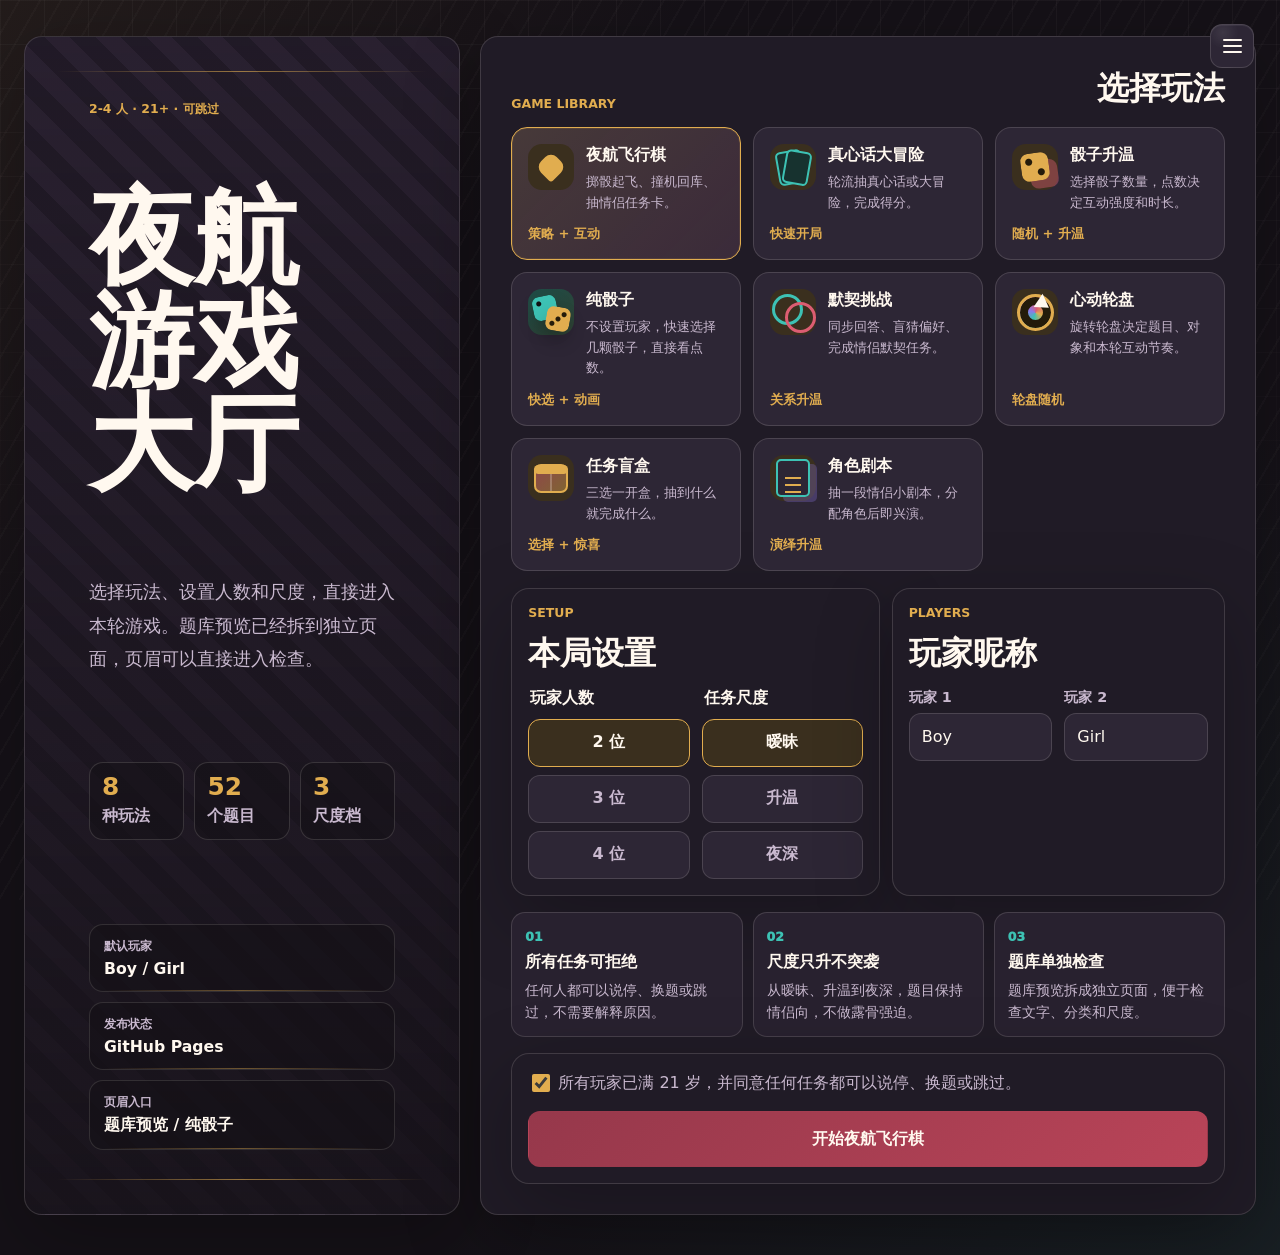
==== commit c26230a2: "update" ====
--- a/index.html
+++ b/index.html
@@ -26,8 +26,6 @@
             <a href="index.html#gamePicker" aria-current="page">游戏库</a>
             <a href="bank.html">题库预览</a>
             <a href="dice.html">纯骰子</a>
-            <a href="#rulesSection">边界规则</a>
-            <a href="ddf.html">Deep♂Dark♂Fantasy</a>
           </nav>
           <div class="header-meta" aria-label="站点状态">
             <span>8 种玩法</span>
@@ -264,12 +262,6 @@
           </section>
 
           <div class="launch-row">
-            <a class="ddf-entry" href="ddf.html">
-              <span>Deep Dark Fantasy</span>
-              <strong>进入独立 Deep♂Dark♂Fantasy 页面</strong>
-              <small>高信任开放玩家专用，进入后只玩 Deep♂Dark♂Fantasy。</small>
-            </a>
-
             <div class="launch-panel">
               <label class="consent-row">
                 <input type="checkbox" id="consentCheck" required checked />
--- a/styles.css
+++ b/styles.css
@@ -2135,7 +2135,7 @@
 
 .launch-row {
   display: grid;
-  grid-template-columns: minmax(0, 0.92fr) minmax(0, 1.08fr);
+  grid-template-columns: minmax(0, 1fr);
   gap: 12px;
   align-items: stretch;
 }
@@ -3618,6 +3618,7 @@
   inset: 22px 22px auto auto;
   display: grid;
   gap: 8px;
+  pointer-events: none;
 }
 
 .deck-rail span {
@@ -4200,6 +4201,7 @@
   width: 120px;
   aspect-ratio: 1;
   opacity: 0.52;
+  pointer-events: none;
 }
 
 .sync-orbits span {
@@ -4509,6 +4511,28 @@
 
 .prompt-card h3 {
   overflow-wrap: anywhere;
+}
+
+@media (max-width: 760px), (max-height: 920px) {
+  .prompt-card.has-live-prompt {
+    align-self: stretch;
+    grid-template-rows: auto auto minmax(0, 1fr);
+    max-height: min(54vh, 520px);
+    min-height: min(300px, 46vh);
+  }
+
+  .prompt-card.has-live-prompt h3 {
+    max-height: 4.4em;
+    overflow: auto;
+    overscroll-behavior: contain;
+  }
+
+  .prompt-card.has-live-prompt p:last-child {
+    min-height: 0;
+    overflow: auto;
+    overscroll-behavior: contain;
+    padding-right: 4px;
+  }
 }
 
 .prompt-meta {
@@ -5301,6 +5325,23 @@
   transform: translateY(0) scale(1);
 }
 
+.table-toast.is-audio-only {
+  position: fixed;
+  width: 1px;
+  height: 1px;
+  margin: -1px;
+  border: 0;
+  clip: rect(0 0 0 0);
+  clip-path: inset(50%);
+  box-shadow: none;
+  opacity: 1;
+  overflow: hidden;
+  padding: 0;
+  pointer-events: none;
+  transform: none;
+  white-space: nowrap;
+}
+
 .table-toast[data-tone="success"] {
   border-color: color-mix(in srgb, var(--teal) 62%, var(--line));
   background:
@@ -6724,6 +6765,7 @@
 
   .sync-orbits {
     width: 92px;
+    inset: 16px 18px auto auto;
   }
 
   .mini-stage {
@@ -7159,6 +7201,24 @@
     padding: 12px 14px;
   }
 
+  .index-page .table-toast.is-audio-only {
+    top: 0;
+    right: auto;
+    bottom: auto;
+    left: 0;
+    width: 1px;
+    height: 1px;
+    margin: -1px;
+    border: 0;
+    clip: rect(0 0 0 0);
+    clip-path: inset(50%);
+    box-shadow: none;
+    overflow: hidden;
+    padding: 0;
+    transform: none;
+    white-space: nowrap;
+  }
+
   .index-page .table-moment {
     top: 74px;
     width: calc(100vw - 24px);
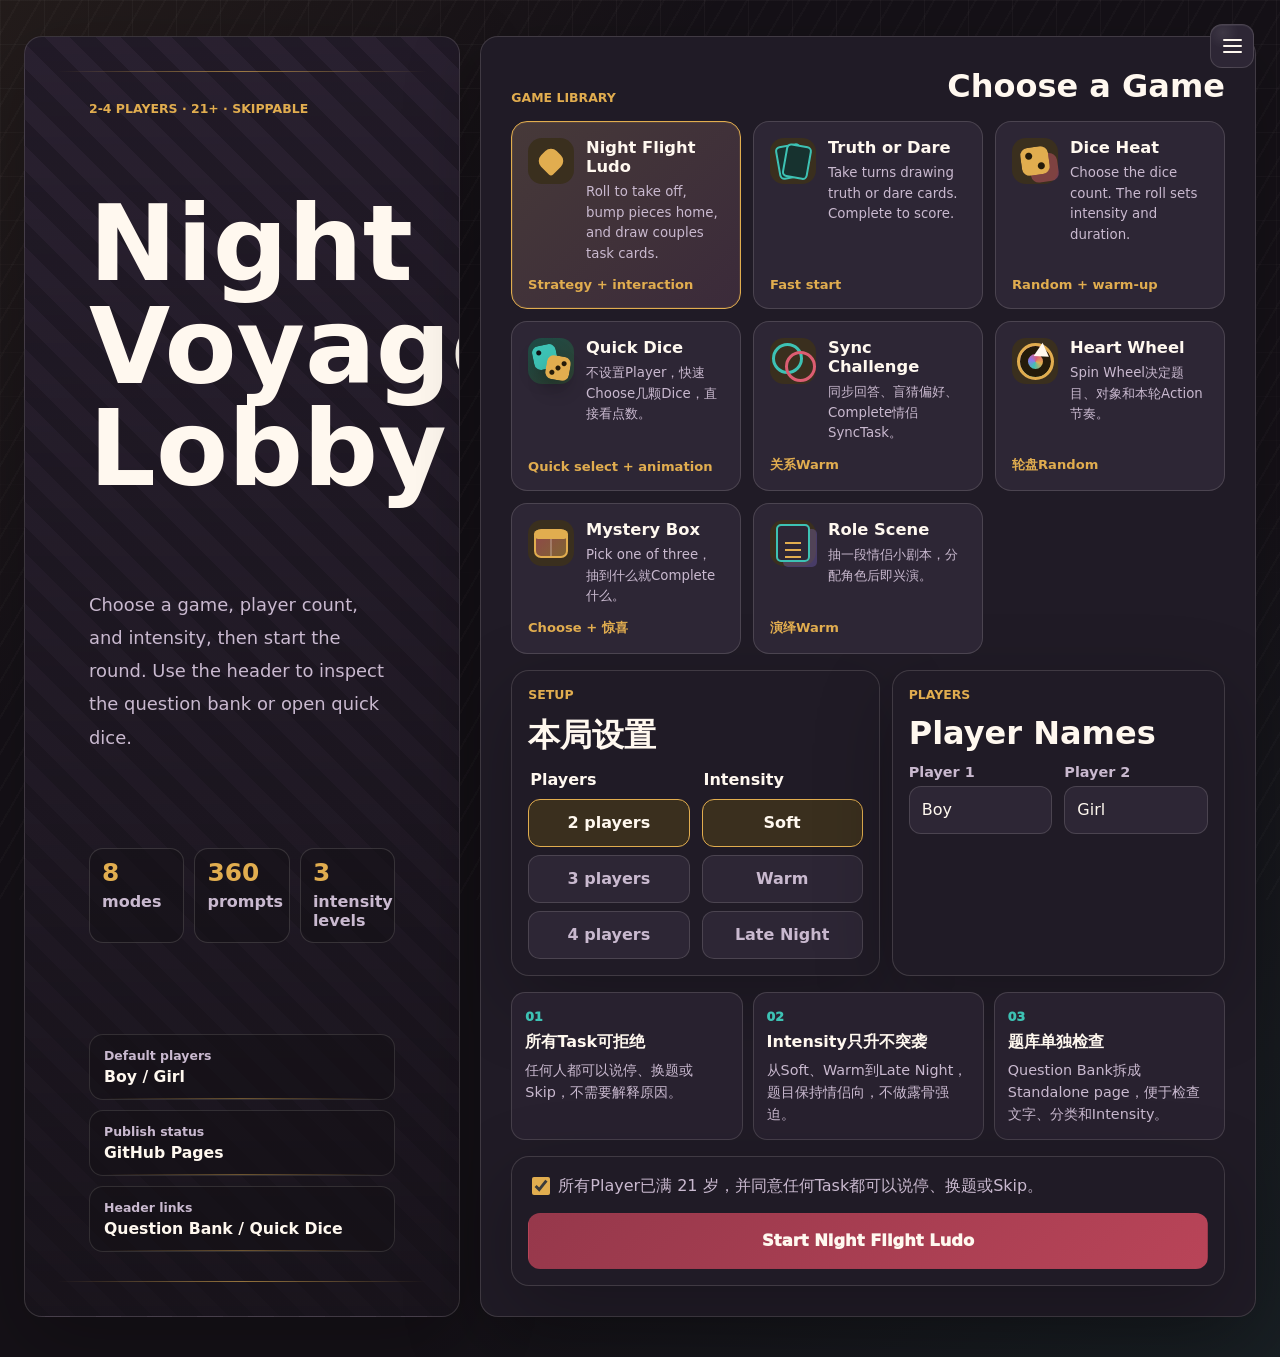
==== commit fc6e4d4f: "Add English language mode for games" ====
--- a/index.html
+++ b/index.html
@@ -681,6 +681,7 @@
     </dialog>
 
     <script src="data/extra-decks.generated.js"></script>
+    <script src="data/english-content.js"></script>
     <script src="script.js"></script>
   </body>
 </html>
--- a/styles.css
+++ b/styles.css
@@ -17,6 +17,10 @@
   --focus: #ffd46b;
   --cell: #30283a;
   --safe: #51455e;
+  --visual-vh: 100vh;
+  --board-fit-size: min(78vh, 820px);
+  --game-content-height: none;
+  --game-stage-gap: 16px;
   color-scheme: dark;
   font-family:
     Inter, "PingFang SC", "Microsoft YaHei", "Noto Sans CJK SC", system-ui,
@@ -595,6 +599,31 @@
   white-space: nowrap;
 }
 
+.language-toggle {
+  min-height: 38px;
+  border: 1px solid color-mix(in srgb, var(--line) 84%, transparent);
+  border-radius: 999px;
+  background: rgba(45, 38, 53, 0.74);
+  color: var(--ink);
+  padding: 8px 13px;
+  font-size: 0.78rem;
+  font-weight: 1000;
+  letter-spacing: 0;
+  cursor: pointer;
+  touch-action: manipulation;
+  transition:
+    transform 180ms ease,
+    border-color 180ms ease,
+    background-color 180ms ease;
+}
+
+.language-toggle:hover,
+.language-toggle:focus-visible {
+  transform: translateY(-1px);
+  border-color: rgba(122, 245, 220, 0.46);
+  background: rgba(122, 245, 220, 0.16);
+}
+
 .header-meta b {
   color: var(--gold);
 }
@@ -632,6 +661,92 @@
 .ddf-dare-only .site-header {
   border: 0;
   background: transparent;
+}
+
+.ddf-dare-only.ddf-locked {
+  min-height: 100vh;
+  overflow: hidden;
+}
+
+.ddf-dare-only.ddf-locked .app-shell {
+  opacity: 0;
+  visibility: hidden;
+  pointer-events: none;
+  user-select: none;
+}
+
+.ddf-gate {
+  position: fixed;
+  inset: 0;
+  z-index: 220;
+  display: grid;
+  place-items: center;
+  padding: 22px;
+  background:
+    radial-gradient(circle at 50% 16%, rgba(255, 0, 180, 0.2), transparent 34%),
+    radial-gradient(circle at 18% 92%, rgba(225, 173, 79, 0.12), transparent 34%),
+    rgba(5, 2, 10, 0.92);
+  backdrop-filter: blur(18px);
+}
+
+.ddf-gate[hidden] {
+  display: none;
+}
+
+.ddf-gate-card {
+  display: grid;
+  gap: 14px;
+  width: min(460px, 100%);
+  border: 1px solid rgba(255, 0, 180, 0.36);
+  border-radius: 18px;
+  padding: clamp(22px, 5vw, 34px);
+  background:
+    radial-gradient(circle at 18% 12%, rgba(255, 0, 180, 0.18), transparent 34%),
+    linear-gradient(145deg, rgba(27, 11, 38, 0.96), rgba(7, 3, 12, 0.98));
+  box-shadow:
+    0 28px 90px rgba(0, 0, 0, 0.62),
+    0 0 48px rgba(255, 0, 180, 0.16);
+}
+
+.ddf-gate-card h1,
+.ddf-gate-card p {
+  margin: 0;
+}
+
+.ddf-gate-card h1 {
+  font-size: clamp(2rem, 6vw, 3rem);
+  line-height: 1;
+}
+
+.ddf-gate-card label {
+  color: var(--muted);
+  font-weight: 800;
+}
+
+.ddf-gate-card input {
+  min-height: 54px;
+  border: 1px solid rgba(255, 0, 180, 0.38);
+  border-radius: 14px;
+  background: rgba(4, 2, 8, 0.78);
+  color: var(--ink);
+  padding: 0 16px;
+  font: inherit;
+  font-weight: 900;
+}
+
+.ddf-gate-card input:focus-visible {
+  outline: 3px solid rgba(255, 0, 180, 0.32);
+  outline-offset: 2px;
+}
+
+.ddf-gate-error {
+  min-height: 1.35em;
+  color: #ff8eb8;
+  font-weight: 900;
+}
+
+.ddf-dare-only:not(.ddf-locked) .ddf-gate {
+  display: none;
 }
 
 .ddf-dare-only .brand-block,
@@ -2146,44 +2261,6 @@
   align-content: space-between;
 }
 
-.ddf-entry {
-  display: grid;
-  gap: 8px;
-  border: 1px solid rgba(192, 38, 79, 0.5);
-  border-radius: 16px;
-  background:
-    linear-gradient(135deg, rgba(192, 38, 79, 0.16), rgba(225, 173, 79, 0.06)),
-    var(--surface-strong);
-  color: var(--ink);
-  padding: 16px;
-  text-decoration: none;
-  transition:
-    border-color 180ms ease,
-    transform 180ms ease,
-    background-color 180ms ease;
-}
-
-.ddf-entry:hover {
-  transform: translateY(-2px);
-  border-color: #ff6b93;
-}
-
-.ddf-entry span {
-  color: #ff6b93;
-  font-size: 0.8rem;
-  font-weight: 1000;
-  text-transform: uppercase;
-}
-
-.ddf-entry strong {
-  font-size: 1.08rem;
-}
-
-.ddf-entry small {
-  color: var(--muted);
-  line-height: 1.55;
-}
-
 .game-icon {
   position: relative;
   display: grid;
@@ -2836,7 +2913,7 @@
   position: relative;
   isolation: isolate;
   display: grid;
-  gap: 16px;
+  gap: var(--game-stage-gap, 16px);
   padding-top: 18px;
   animation: panelEnter 420ms ease both;
 }
@@ -2897,9 +2974,20 @@
 
 .top-actions {
   display: flex;
-  flex-wrap: wrap;
+  flex-wrap: nowrap;
   justify-content: flex-end;
+  min-width: 0;
+  max-width: min(100%, 72vw);
+  overflow-x: auto;
+  overflow-y: hidden;
   gap: 10px;
+  scrollbar-width: thin;
+  -webkit-overflow-scrolling: touch;
+}
+
+.top-actions > * {
+  flex: 0 0 auto;
+  white-space: nowrap;
 }
 
 .top-bar > div:first-child {
@@ -3058,6 +3146,7 @@
   display: grid;
   gap: 16px;
   align-items: start;
+  min-width: 0;
 }
 
 .game-layout {
@@ -3078,9 +3167,41 @@
   grid-template-columns: minmax(420px, 1.35fr) minmax(260px, 0.65fr);
 }
 
+body.is-playing .game-view,
+body.is-playing .truth-view,
+body.is-playing .dice-view,
+body.is-playing .quick-dice-view,
+body.is-playing .sync-view,
+body.is-playing .mini-view {
+  --game-stage-gap: clamp(10px, 1vw, 16px);
+  min-height: min(100vh, var(--visual-vh, 100vh));
+}
+
+body.is-playing .game-layout,
+body.is-playing .truth-layout,
+body.is-playing .dice-layout,
+body.is-playing .quick-dice-layout,
+body.is-playing .sync-layout,
+body.is-playing .mini-layout {
+  min-height: 0;
+  align-items: stretch;
+}
+
+body.is-playing .side-panel {
+  max-height: var(--game-content-height, none);
+  overflow: auto;
+  scrollbar-width: thin;
+}
+
+body.is-playing .board-wrap {
+  max-height: var(--game-content-height, none);
+  overflow: hidden;
+}
+
 .side-panel {
   display: grid;
   gap: 14px;
+  min-width: 0;
   border: 1px solid color-mix(in srgb, var(--active-player) 16%, var(--line));
   border-radius: 18px;
   background:
@@ -3319,6 +3440,9 @@
 }
 
 .board-wrap {
+  display: grid;
+  min-width: 0;
+  align-items: center;
   border: 1px solid color-mix(in srgb, var(--active-player) 18%, var(--line));
   border-radius: 18px;
   background:
@@ -3332,7 +3456,7 @@
   display: grid;
   grid-template-columns: repeat(13, minmax(0, 1fr));
   grid-template-rows: repeat(13, minmax(0, 1fr));
-  width: min(78vh, 100%);
+  width: min(var(--board-fit-size, 78vh), 100%);
   max-width: 820px;
   aspect-ratio: 1;
   margin: 0 auto;
@@ -5379,6 +5503,14 @@
   color: var(--ink);
   padding: 0;
   overflow: visible;
+  z-index: 95;
+}
+
+.ddf-dare-only .task-dialog {
+  inset: auto auto calc(clamp(16px, 2.4vw, 32px) + env(safe-area-inset-bottom, 0px)) 50%;
+  width: min(720px, calc(100% - 32px));
+  max-height: min(56vh, 460px);
+  transform: translateX(-50%);
 }
 
 .task-dialog::backdrop {
@@ -5461,6 +5593,17 @@
 
 .task-dialog .dialog-actions {
   margin-top: 4px;
+}
+
+.ddf-dare-only .task-dialog .dialog-actions {
+  display: grid;
+  grid-template-columns: repeat(2, minmax(0, 1fr));
+  gap: 12px;
+}
+
+.ddf-dare-only .task-dialog .primary-action,
+.ddf-dare-only .task-dialog .secondary-action {
+  min-height: 52px;
 }
 
 .is-hidden {
@@ -6608,6 +6751,20 @@
 }
 
 @media (max-width: 760px) {
+  button,
+  .primary-action,
+  .secondary-action,
+  .language-toggle,
+  .quick-nav a,
+  .game-card,
+  .segmented span,
+  .name-input input,
+  .move-button,
+  .mini-choice-grid button {
+    min-height: 48px;
+    touch-action: manipulation;
+  }
+
   .app-shell {
     padding: 10px 12px 28px;
   }
@@ -6718,11 +6875,16 @@
   }
 
   .board-wrap {
+    max-width: 100%;
+    overflow-x: auto;
+    overflow-y: hidden;
+    -webkit-overflow-scrolling: touch;
     padding: 8px;
   }
 
   .board {
-    width: calc(100vw - 40px);
+    width: min(640px, calc(100vw - 40px));
+    min-width: 320px;
   }
 
   .base {
@@ -6778,6 +6940,226 @@
 
   .mini-choice-grid {
     grid-template-columns: 1fr;
+  }
+
+  body.bank-page,
+  body.quick-dice-page,
+  body.ddf-dare-only {
+    overflow-x: hidden;
+  }
+
+  .bank-page .app-shell,
+  .quick-dice-page .app-shell,
+  .ddf-dare-only .app-shell {
+    width: 100%;
+    max-width: 100%;
+    padding: 12px 10px 26px;
+  }
+
+  .bank-page .site-header,
+  .quick-dice-page .site-header,
+  .ddf-dare-only .site-header {
+    z-index: 120;
+  }
+
+  .bank-page-hero,
+  .bank-section,
+  .quick-dice-view,
+  .ddf-panel,
+  .ddf-dare-only .game-view,
+  .ddf-dare-only .truth-view {
+    width: 100%;
+    max-width: 100%;
+    min-width: 0;
+  }
+
+  .bank-page-hero,
+  .section-heading,
+  .bank-section,
+  .quick-dice-stage,
+  .quick-dice-log,
+  .ddf-dare-only .top-bar,
+  .ddf-dare-only .side-panel,
+  .ddf-dare-only .board-wrap,
+  .ddf-dare-only .truth-stage,
+  .ddf-gate-card {
+    border-radius: 14px;
+  }
+
+  .bank-page-hero,
+  .bank-section {
+    padding: 14px;
+  }
+
+  .bank-page-hero h1 {
+    font-size: clamp(2.05rem, 12vw, 3.1rem);
+    line-height: 0.98;
+  }
+
+  .bank-page .bank-grid,
+  .ddf-bank-grid {
+    grid-template-columns: 1fr;
+    gap: 10px;
+  }
+
+  .bank-card,
+  .ddf-bank-card {
+    min-height: 0;
+    padding: 12px;
+  }
+
+  .bank-card h3,
+  .ddf-bank-card h3 {
+    font-size: 1.05rem;
+    line-height: 1.15;
+  }
+
+  .bank-card p,
+  .ddf-bank-card p {
+    font-size: 0.9rem;
+    line-height: 1.55;
+  }
+
+  .quick-dice-view {
+    gap: 12px;
+  }
+
+  .quick-dice-stage {
+    min-height: 420px;
+    padding: 16px;
+  }
+
+  .quick-roll-button {
+    min-height: 112px;
+  }
+
+  .quick-dice-log {
+    max-height: 220px;
+  }
+
+  .ddf-gate {
+    padding: 14px;
+  }
+
+  .ddf-gate-card {
+    padding: 20px;
+  }
+
+  .ddf-gate-card h1 {
+    font-size: clamp(1.8rem, 11vw, 2.6rem);
+  }
+
+  .ddf-panel {
+    padding-top: 0;
+  }
+
+  .ddf-panel .brand-block {
+    display: grid;
+    grid-template-columns: 1fr;
+    gap: 14px;
+    padding: 16px;
+  }
+
+  .ddf-hero-poster {
+    width: min(100%, 360px);
+    justify-self: center;
+  }
+
+  .ddf-copy {
+    gap: 12px;
+  }
+
+  .ddf-title {
+    font-size: clamp(1.85rem, 11vw, 2.8rem);
+    line-height: 0.94;
+  }
+
+  .ddf-hero-intro {
+    gap: 8px;
+    font-size: 0.9rem;
+    line-height: 1.55;
+  }
+
+  .ddf-stamps,
+  .ddf-panel .hero-metrics {
+    grid-template-columns: 1fr;
+    gap: 8px;
+  }
+
+  .ddf-panel .setup-form {
+    padding: 14px;
+  }
+
+  .ddf-panel .game-card {
+    grid-template-columns: 44px minmax(0, 1fr);
+    min-height: 72px;
+    padding: 10px;
+  }
+
+  .ddf-panel .game-card b {
+    grid-column: 2;
+    justify-self: start;
+    text-align: left;
+  }
+
+  .ddf-panel .name-fields,
+  .ddf-panel .setup-grid,
+  .ddf-panel .segmented {
+    grid-template-columns: 1fr;
+  }
+
+  .ddf-panel .name-input {
+    grid-template-columns: 44px minmax(0, 1fr);
+  }
+
+  .ddf-panel .consent-row {
+    align-items: flex-start;
+    font-size: 0.88rem;
+    line-height: 1.45;
+  }
+
+  .ddf-dare-only .game-layout,
+  .ddf-dare-only .truth-layout {
+    grid-template-columns: 1fr;
+    gap: 12px;
+  }
+
+  .ddf-dare-only .top-bar {
+    gap: 10px;
+    padding: 12px;
+  }
+
+  .ddf-dare-only .top-actions,
+  .ddf-dare-only .prompt-actions,
+  .ddf-dare-only .dialog-actions {
+    display: grid;
+    grid-template-columns: 1fr;
+    gap: 8px;
+  }
+
+  .ddf-dare-only .turn-card {
+    min-height: 0;
+    padding: 12px;
+  }
+
+  .ddf-dare-only .truth-stage {
+    min-height: 360px;
+    padding: 14px;
+  }
+
+  .ddf-dare-only .prompt-card {
+    padding: 18px;
+  }
+
+  .ddf-dare-only .prompt-card h3 {
+    font-size: clamp(1.6rem, 9vw, 2.35rem);
+  }
+
+  .ddf-dare-only .task-dialog {
+    inset: auto 10px calc(10px + env(safe-area-inset-bottom, 0px)) 10px;
+    width: calc(100vw - 20px);
+    max-height: 62vh;
+    transform: none;
   }
 
   .index-page .app-shell {
@@ -6927,14 +7309,6 @@
 
   .index-page .rules-preview article {
     padding: 12px;
-  }
-
-  .index-page .ddf-entry {
-    padding: 12px;
-  }
-
-  .index-page .ddf-entry small {
-    display: none;
   }
 
   .index-page .consent-row {
